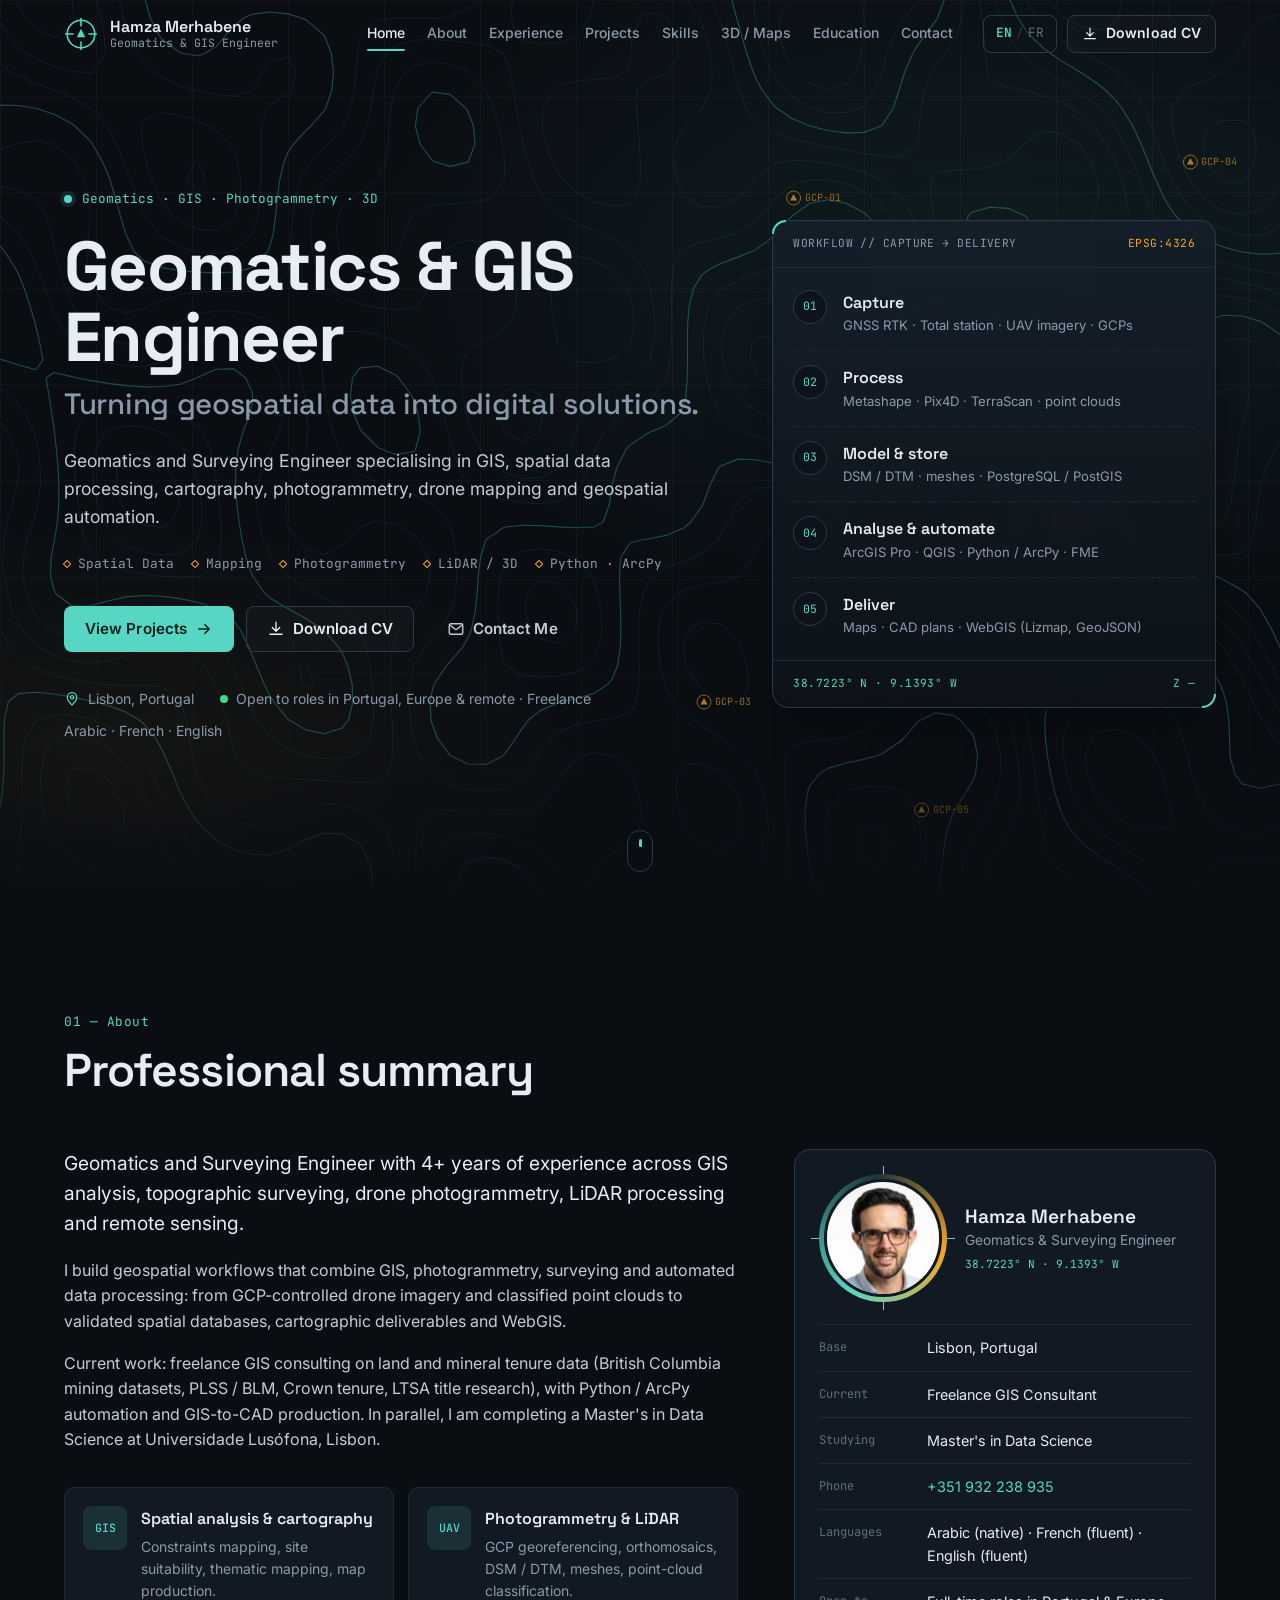
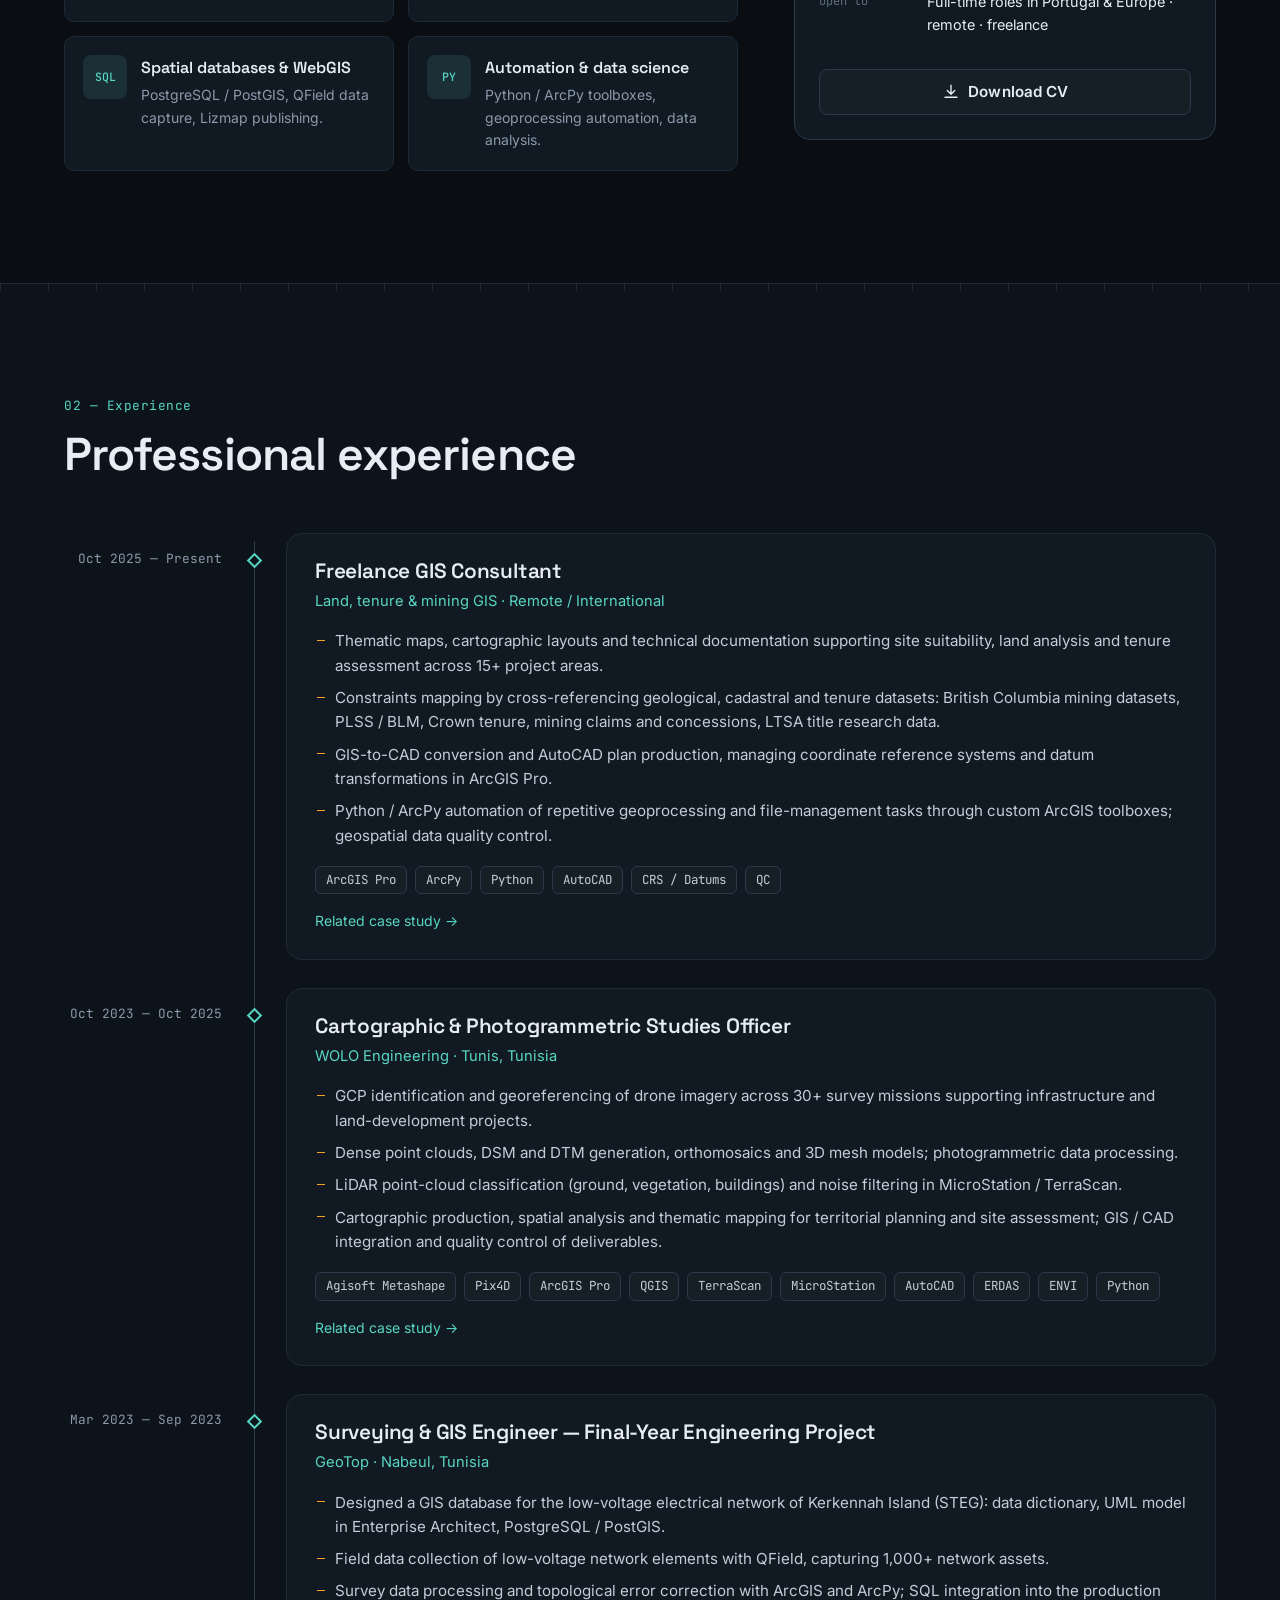
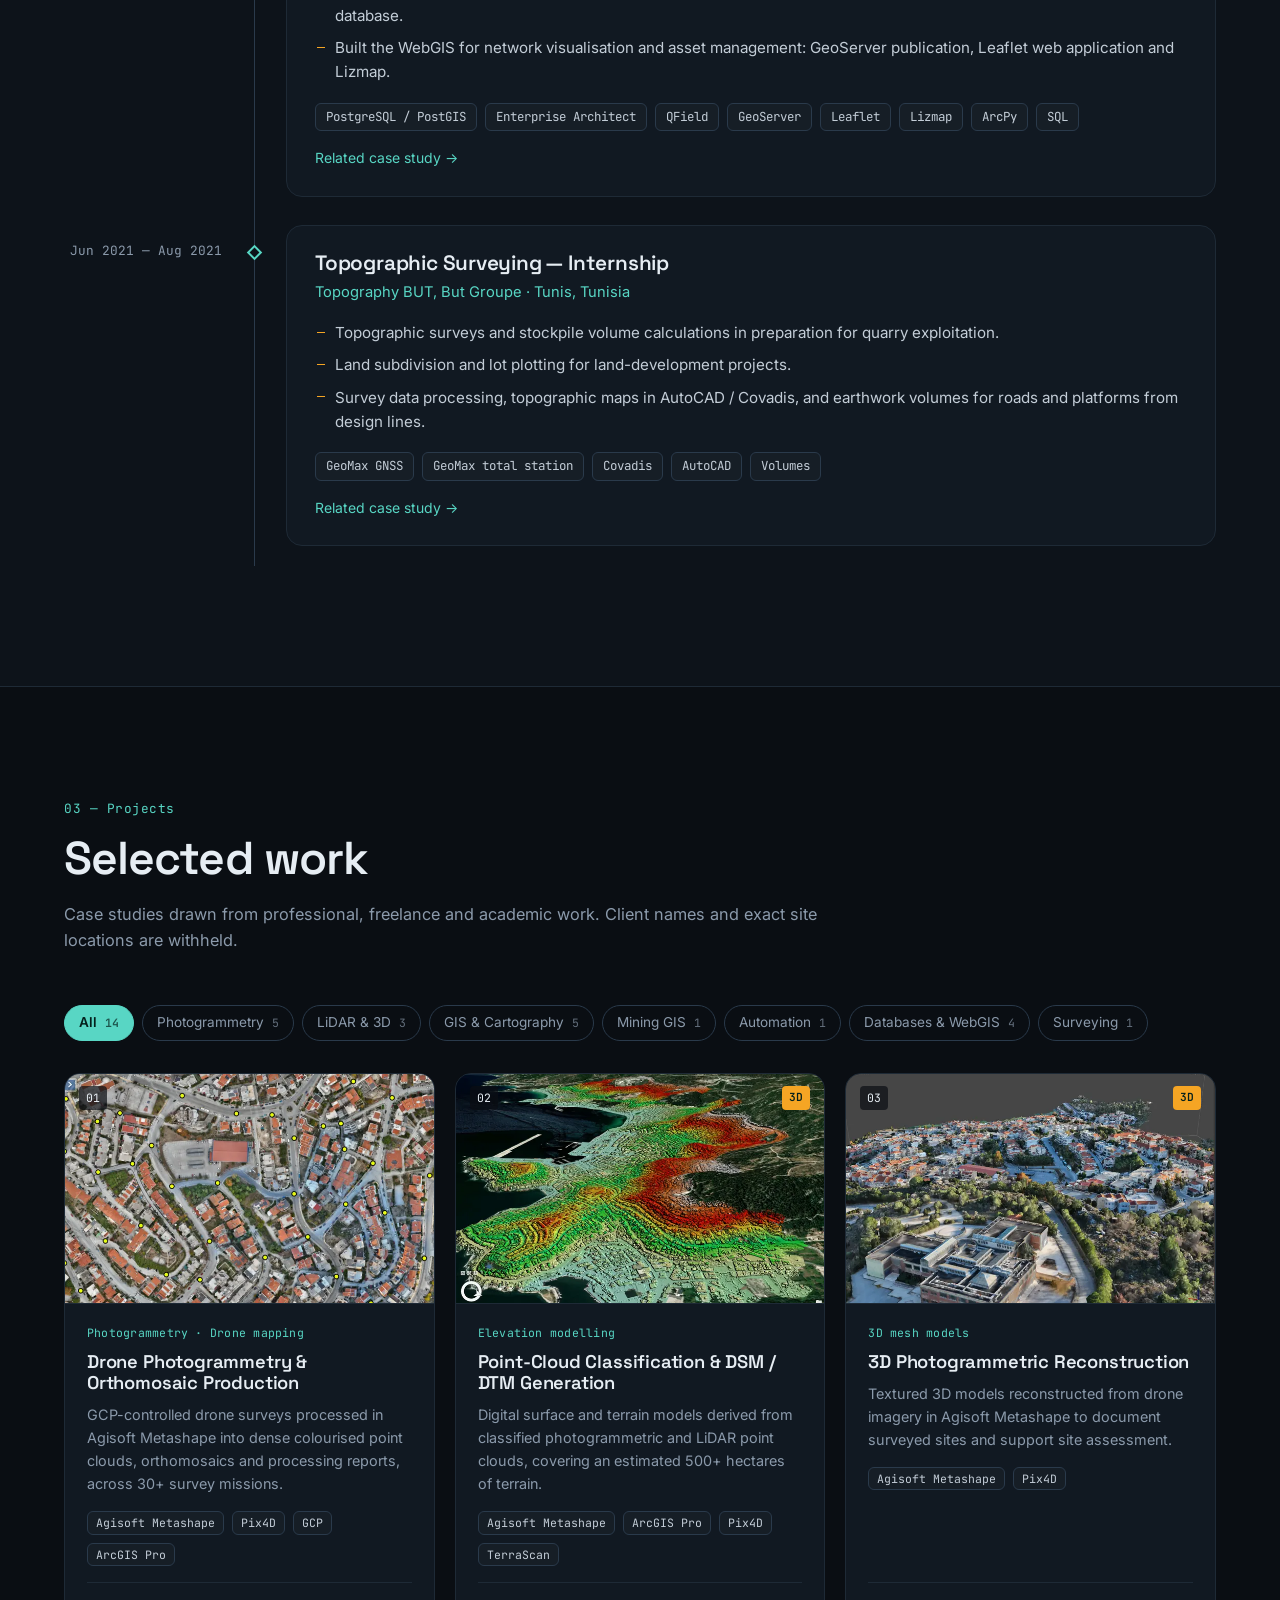
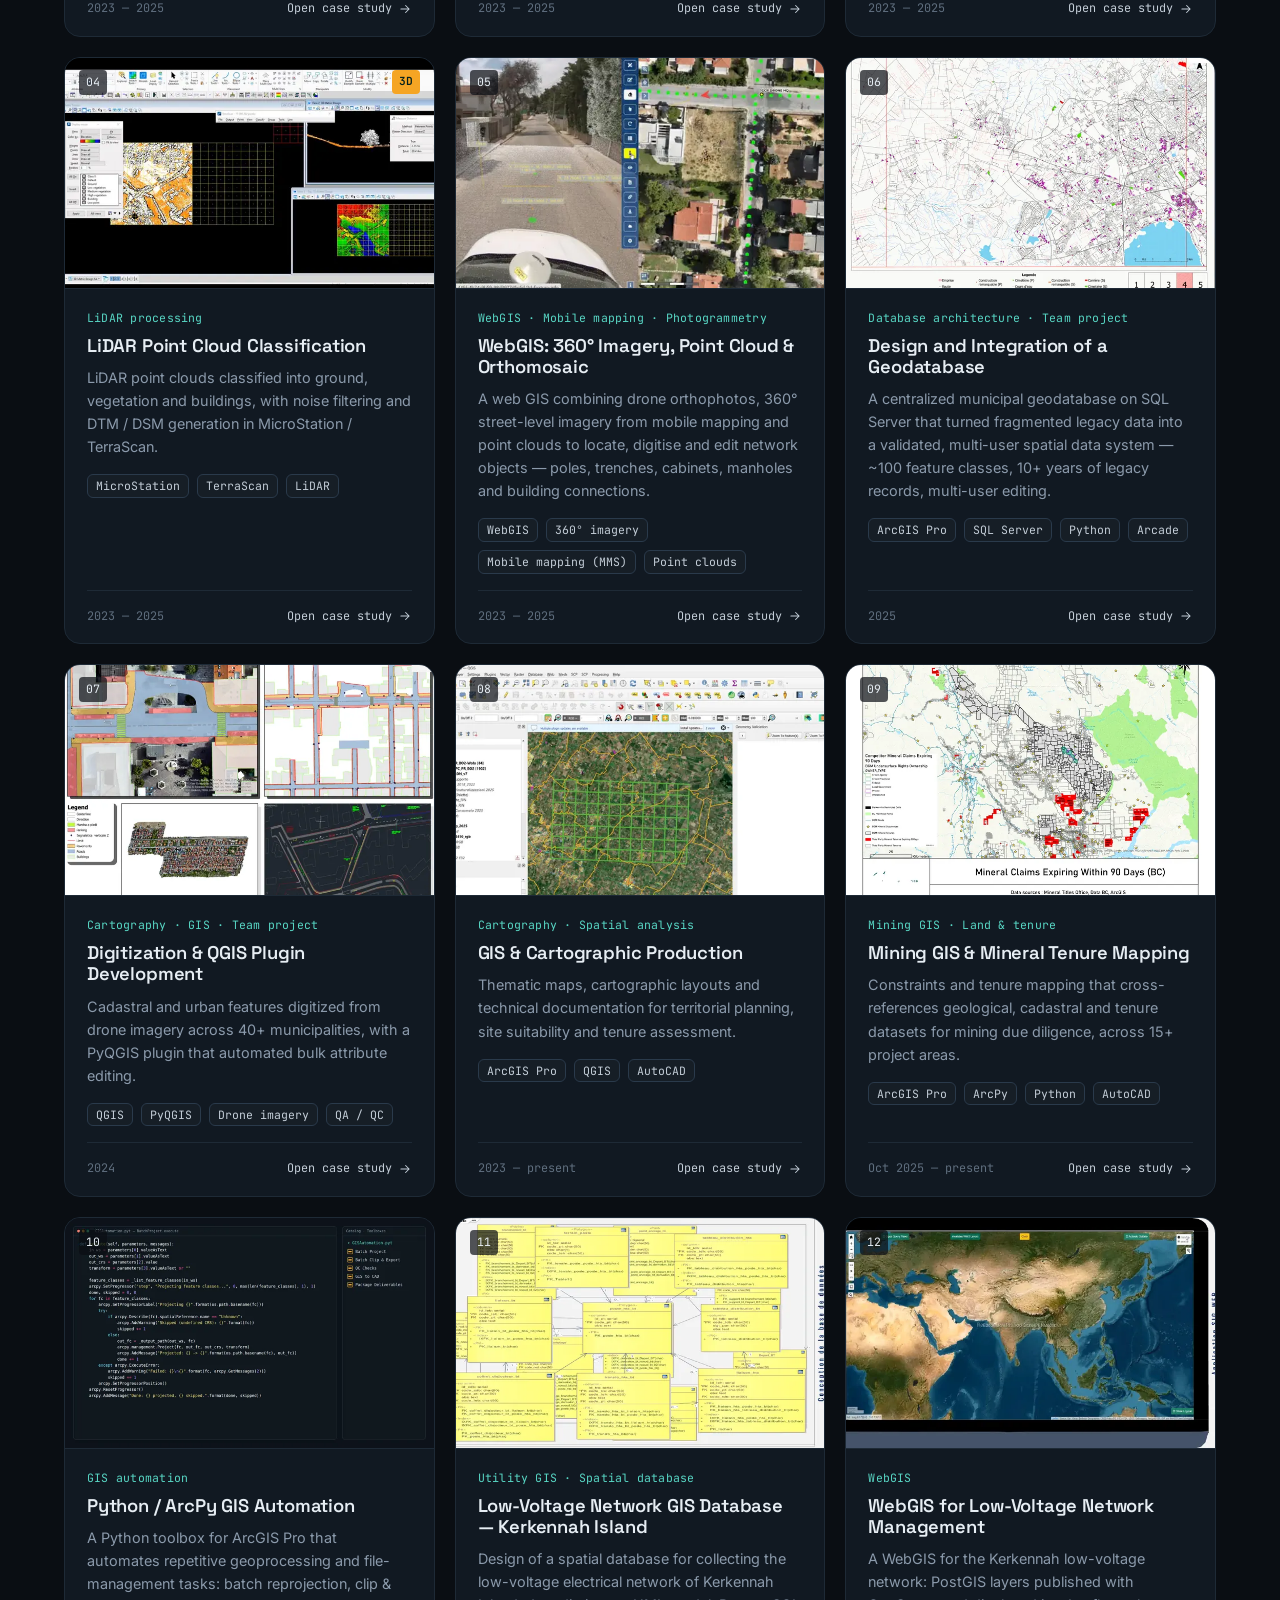
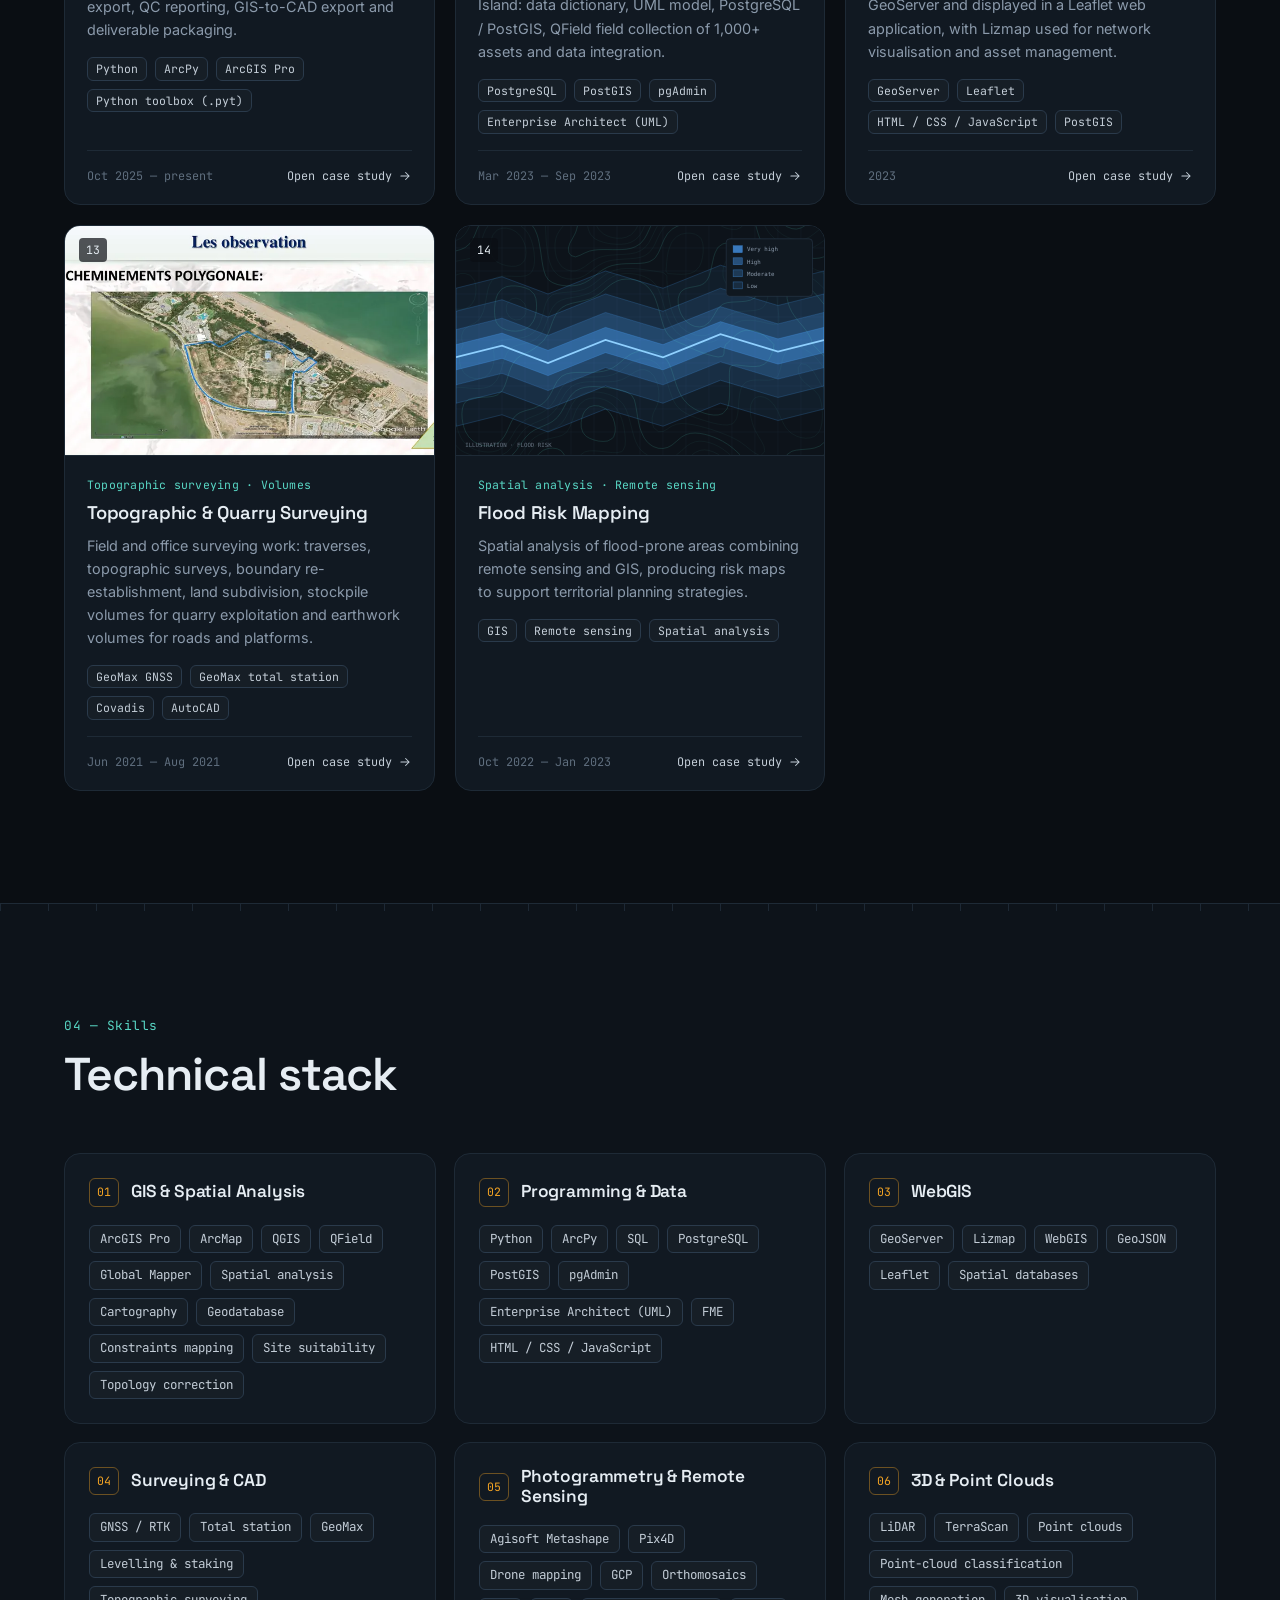
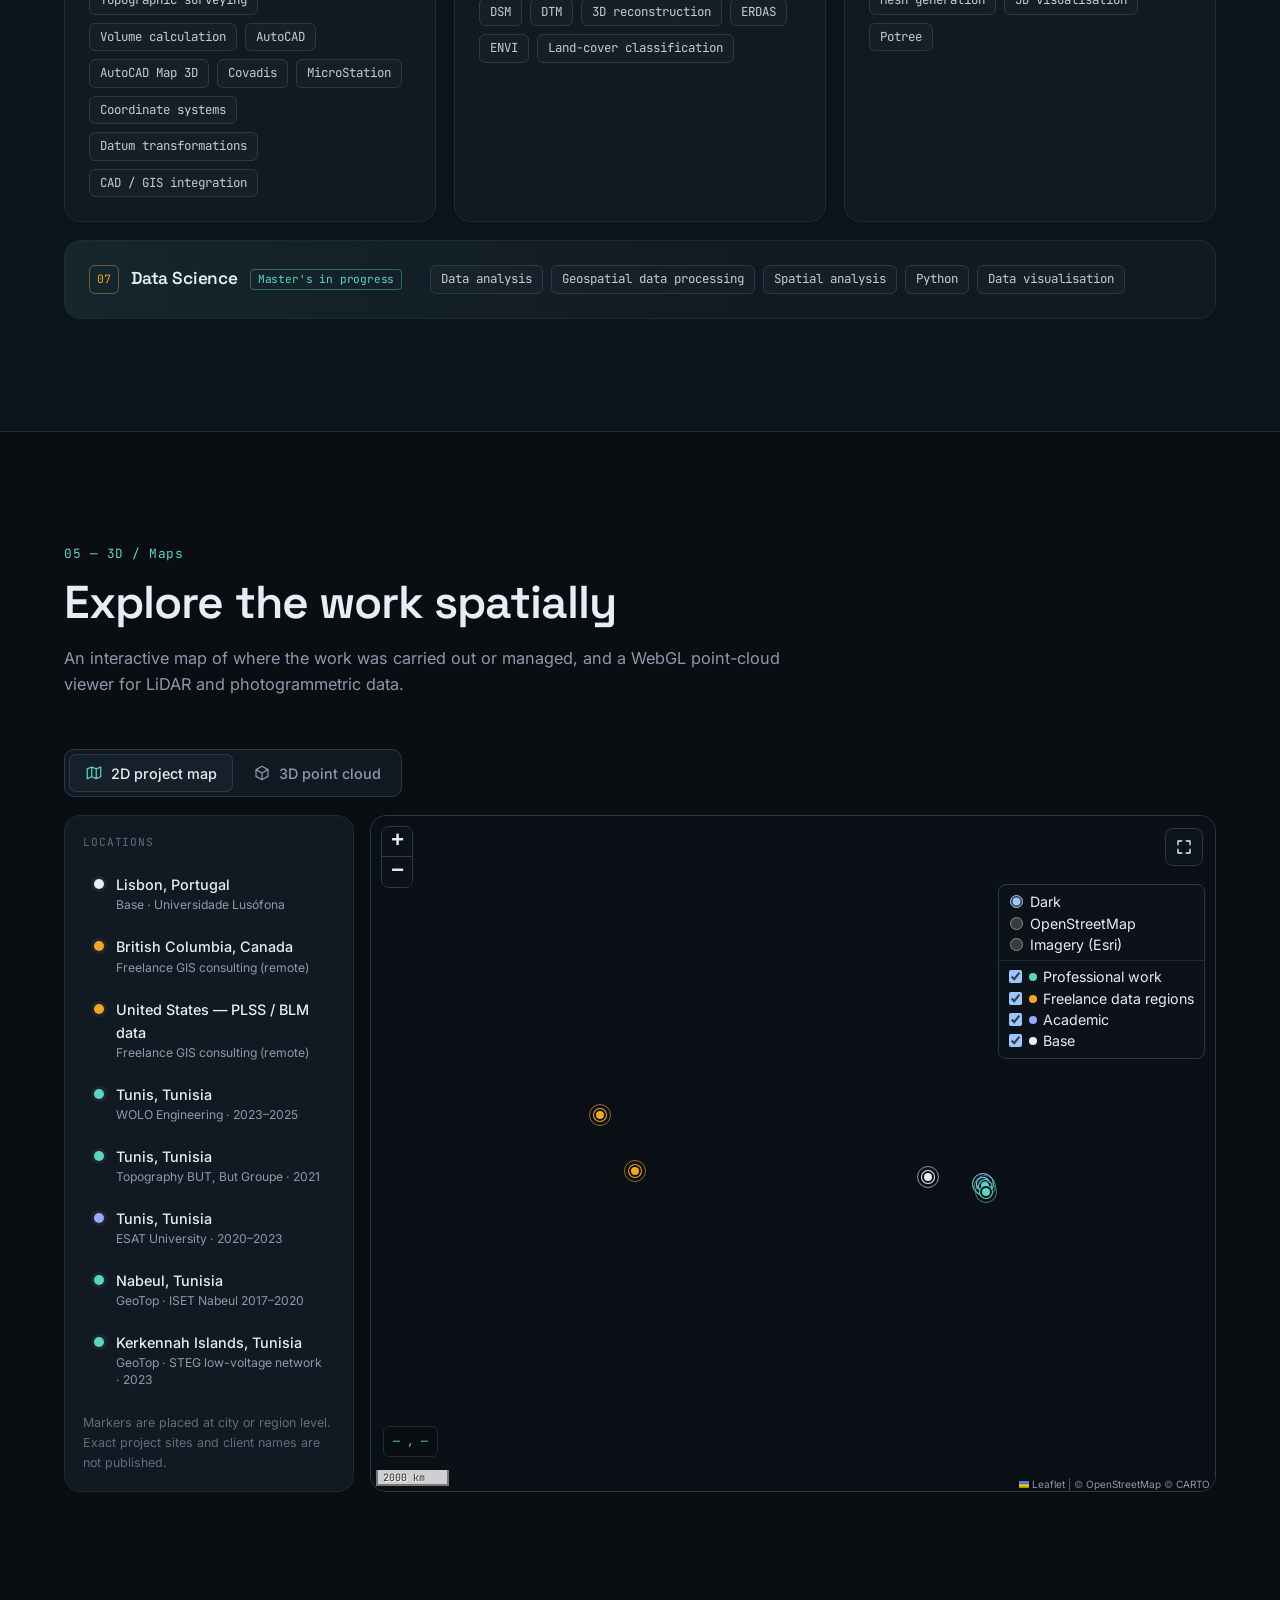
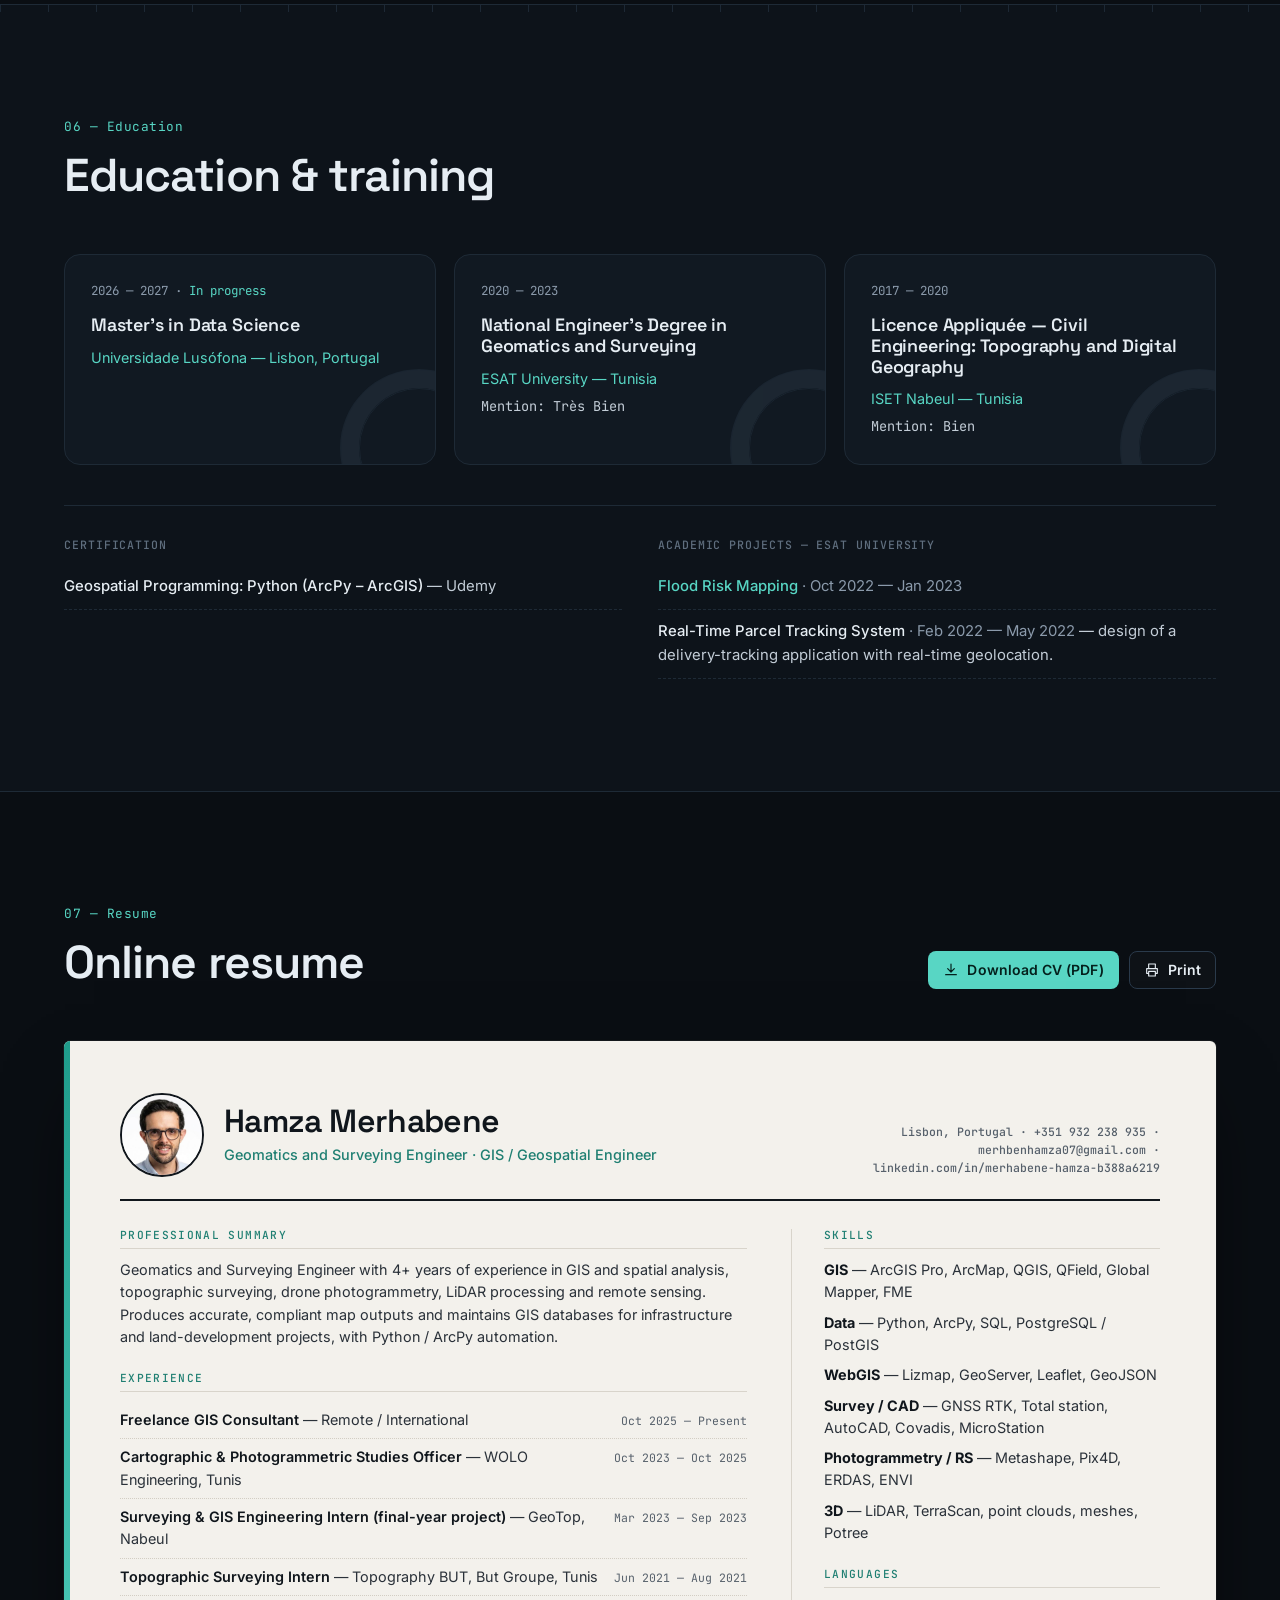
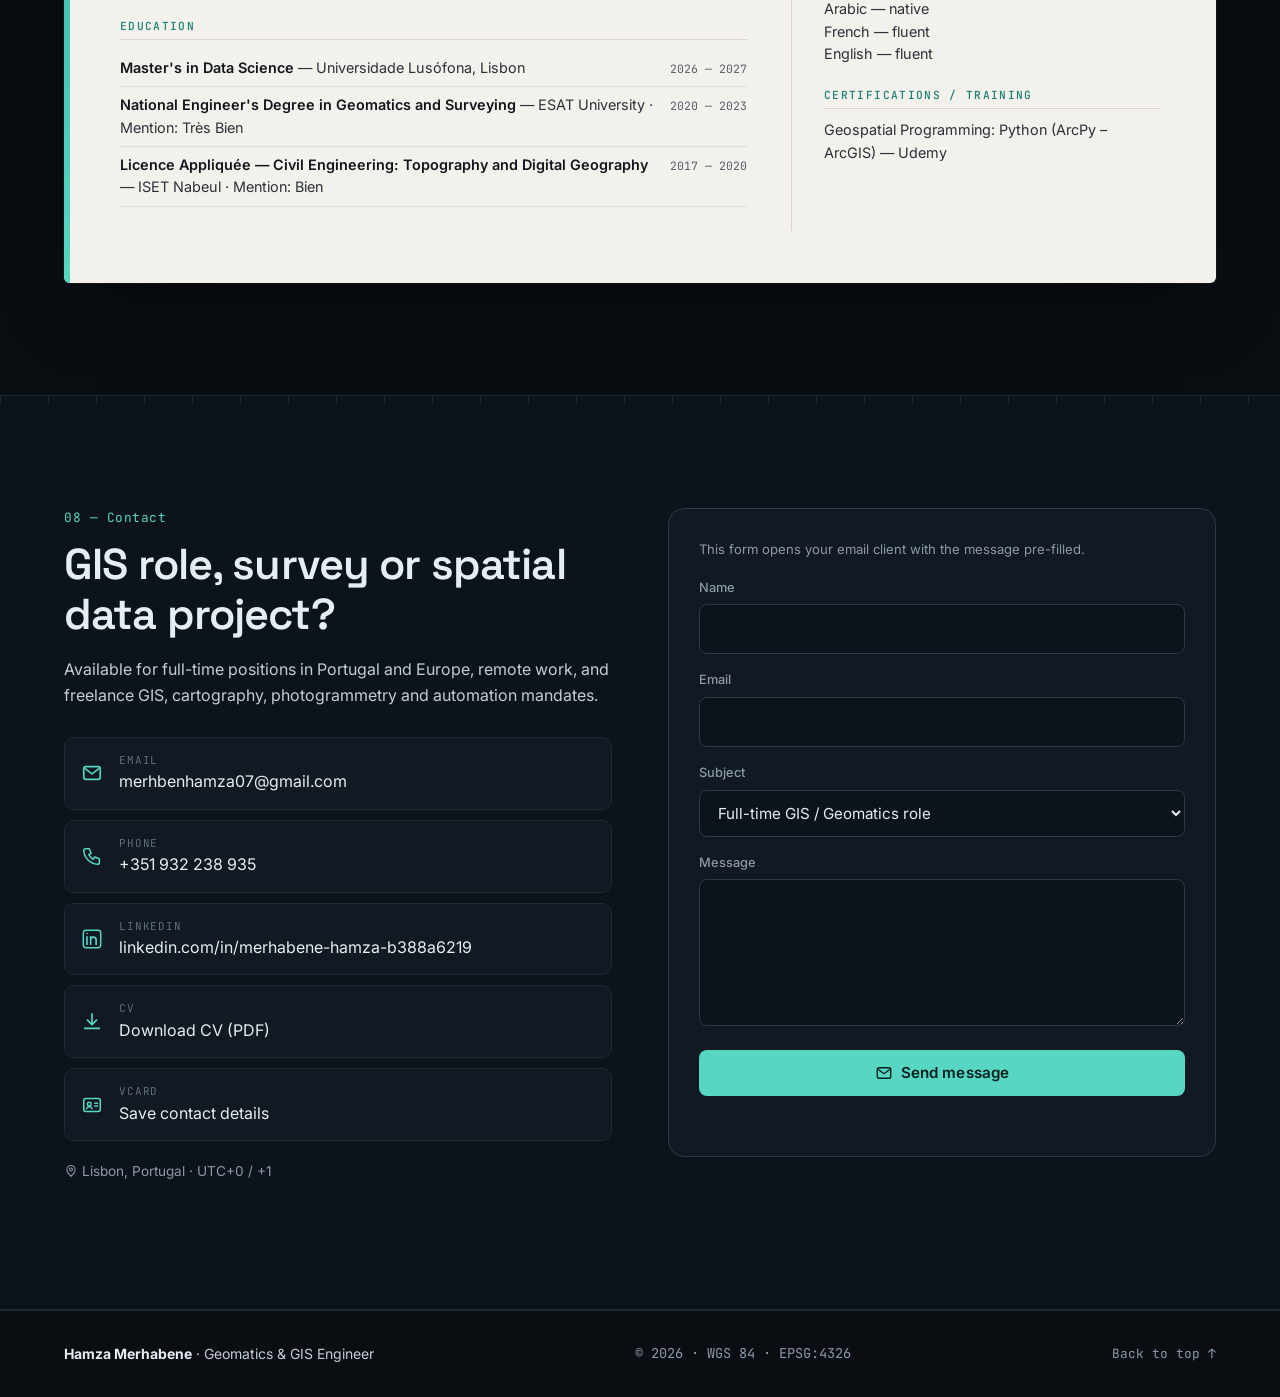
==== index.html @ 78d4fb11 "Initial portfolio website" ====
<!DOCTYPE html>
<html lang="en" data-lang="en">
<head>
  <meta charset="utf-8">
  <meta name="viewport" content="width=device-width, initial-scale=1">
  <title>Hamza Merhabene — Geomatics &amp; GIS Engineer</title>
  <meta name="description" content="Geomatics and Surveying Engineer based in Lisbon. GIS, cartography, surveying, drone photogrammetry, LiDAR, spatial databases (PostGIS), WebGIS and Python / ArcPy automation.">
  <meta name="keywords" content="Geomatics Engineer, GIS Engineer, Geospatial Engineer, Surveying Engineer, Photogrammetry, Drone Mapping, LiDAR, ArcGIS Pro, QGIS, ArcPy, PostGIS, WebGIS, Lisbon, Portugal">
  <meta name="author" content="Hamza Merhabene">
  <meta name="theme-color" content="#0a0e13">
  <meta name="color-scheme" content="dark">

  <!-- Open Graph / social preview. After deploying, replace the relative image path with the absolute URL (see README). -->
  <meta property="og:type" content="website">
  <meta property="og:title" content="Hamza Merhabene — Geomatics &amp; GIS Engineer">
  <meta property="og:description" content="GIS, surveying, drone photogrammetry, LiDAR, spatial databases and Python / ArcPy automation. Based in Lisbon, Portugal.">
  <meta property="og:image" content="assets/images/og-image.png">
  <meta property="og:image:width" content="1200">
  <meta property="og:image:height" content="630">
  <meta property="og:locale" content="en_GB">
  <meta property="og:locale:alternate" content="fr_FR">
  <meta name="twitter:card" content="summary_large_image">
  <meta name="twitter:title" content="Hamza Merhabene — Geomatics &amp; GIS Engineer">
  <meta name="twitter:description" content="GIS, surveying, drone photogrammetry, LiDAR, spatial databases and Python / ArcPy automation.">
  <meta name="twitter:image" content="assets/images/og-image.png">

  <link rel="icon" href="assets/icons/favicon.svg" type="image/svg+xml">
  <link rel="icon" href="assets/icons/favicon-32.png" sizes="32x32" type="image/png">
  <link rel="apple-touch-icon" href="assets/icons/apple-touch-icon.png">

  <link rel="preconnect" href="https://fonts.googleapis.com">
  <link rel="preconnect" href="https://fonts.gstatic.com" crossorigin>
  <link rel="stylesheet" href="https://fonts.googleapis.com/css2?family=Inter:wght@400;500;600&family=JetBrains+Mono:wght@400;500&family=Space+Grotesk:wght@500;600;700&display=swap">
  <link rel="stylesheet" href="css/style.css?v=6">
  <script>document.documentElement.classList.add("js");</script>

  <script type="application/ld+json">
  {
    "@context": "https://schema.org",
    "@type": "Person",
    "name": "Hamza Merhabene",
    "jobTitle": "Geomatics and Surveying Engineer",
    "image": "assets/images/profile.jpg",
    "email": "mailto:merhbenhamza07@gmail.com",
    "telephone": "+351932238935",
    "address": { "@type": "PostalAddress", "addressLocality": "Lisbon", "addressCountry": "PT" },
    "sameAs": ["https://www.linkedin.com/in/merhabene-hamza-b388a6219"],
    "alumniOf": [
      { "@type": "CollegeOrUniversity", "name": "ESAT University" },
      { "@type": "CollegeOrUniversity", "name": "ISET Nabeul" }
    ],
    "knowsAbout": ["GIS", "Geomatics", "Surveying", "Photogrammetry", "Drone mapping", "LiDAR", "Cartography", "PostGIS", "WebGIS", "Python", "ArcPy"]
  }
  </script>
</head>
<body>
  <a class="skip-link" href="#main" data-i18n="skip">Skip to content</a>

  <!-- Icon sprite -->
  <svg width="0" height="0" style="position:absolute" aria-hidden="true" focusable="false">
    <symbol id="i-download" viewBox="0 0 24 24"><path d="M12 3v12m0 0-5-5m5 5 5-5M4 19h16" fill="none" stroke="currentColor" stroke-width="1.8" stroke-linecap="round" stroke-linejoin="round"/></symbol>
    <symbol id="i-arrow" viewBox="0 0 24 24"><path d="M5 12h14m-6-6 6 6-6 6" fill="none" stroke="currentColor" stroke-width="1.8" stroke-linecap="round" stroke-linejoin="round"/></symbol>
    <symbol id="i-mail" viewBox="0 0 24 24"><rect x="3" y="5" width="18" height="14" rx="2" fill="none" stroke="currentColor" stroke-width="1.8"/><path d="m4 7 8 6 8-6" fill="none" stroke="currentColor" stroke-width="1.8" stroke-linejoin="round"/></symbol>
    <symbol id="i-linkedin" viewBox="0 0 24 24"><path d="M6.5 9.5V18M6.5 6v.01M10.5 18v-5a3 3 0 0 1 6 0v5M10.5 9.5V18" fill="none" stroke="currentColor" stroke-width="1.8" stroke-linecap="round"/><rect x="2.5" y="2.5" width="19" height="19" rx="3" fill="none" stroke="currentColor" stroke-width="1.6"/></symbol>
    <symbol id="i-github" viewBox="0 0 24 24"><path d="M9 19c-4 1.5-4-2-6-2.5m12 5v-3.5c0-1 .1-1.4-.5-2 2.8-.3 5.5-1.4 5.5-6a4.6 4.6 0 0 0-1.3-3.2 4.2 4.2 0 0 0-.1-3.2s-1.1-.3-3.5 1.3a12 12 0 0 0-6.2 0C6.5 2.8 5.4 3.1 5.4 3.1a4.2 4.2 0 0 0-.1 3.2A4.6 4.6 0 0 0 4 9.5c0 4.6 2.7 5.7 5.5 6-.6.6-.6 1.2-.5 2V21" fill="none" stroke="currentColor" stroke-width="1.6" stroke-linecap="round" stroke-linejoin="round"/></symbol>
    <symbol id="i-phone" viewBox="0 0 24 24"><path d="M5 4h4l2 5-2.5 1.5a11 11 0 0 0 5 5L15 13l5 2v4a2 2 0 0 1-2 2A16 16 0 0 1 3 6a2 2 0 0 1 2-2Z" fill="none" stroke="currentColor" stroke-width="1.7" stroke-linejoin="round"/></symbol>
    <symbol id="i-pin" viewBox="0 0 24 24"><path d="M12 21s-7-6.2-7-11.5A7 7 0 0 1 19 9.5C19 14.8 12 21 12 21Z" fill="none" stroke="currentColor" stroke-width="1.8"/><circle cx="12" cy="9.5" r="2.5" fill="none" stroke="currentColor" stroke-width="1.8"/></symbol>
    <symbol id="i-close" viewBox="0 0 24 24"><path d="M6 6l12 12M18 6 6 18" fill="none" stroke="currentColor" stroke-width="1.8" stroke-linecap="round"/></symbol>
    <symbol id="i-expand" viewBox="0 0 24 24"><path d="M4 9V4h5M20 9V4h-5M4 15v5h5M20 15v5h-5" fill="none" stroke="currentColor" stroke-width="1.8" stroke-linecap="round" stroke-linejoin="round"/></symbol>
    <symbol id="i-cube" viewBox="0 0 24 24"><path d="m12 3 8 4.5v9L12 21l-8-4.5v-9L12 3Zm0 0v0M4 7.5l8 4.5 8-4.5M12 12v9" fill="none" stroke="currentColor" stroke-width="1.6" stroke-linejoin="round"/></symbol>
    <symbol id="i-map" viewBox="0 0 24 24"><path d="m9 4-6 2.5v13L9 17l6 2.5 6-2.5V4l-6 2.5L9 4Zm0 0v13m6-10.5v13" fill="none" stroke="currentColor" stroke-width="1.6" stroke-linejoin="round"/></symbol>
    <symbol id="i-print" viewBox="0 0 24 24"><path d="M7 9V3h10v6M7 17H4v-7h16v7h-3M7 14h10v7H7z" fill="none" stroke="currentColor" stroke-width="1.7" stroke-linejoin="round"/></symbol>
    <symbol id="i-card" viewBox="0 0 24 24"><rect x="3" y="5" width="18" height="14" rx="2" fill="none" stroke="currentColor" stroke-width="1.7"/><circle cx="9" cy="11" r="2" fill="none" stroke="currentColor" stroke-width="1.6"/><path d="M6 16c.6-1.4 1.7-2 3-2s2.4.6 3 2M15 10h3M15 13h3" fill="none" stroke="currentColor" stroke-width="1.6" stroke-linecap="round"/></symbol>
  </svg>

  <!-- ============ HEADER ============ -->
  <header class="site-header" id="top">
    <div class="container header-inner">
      <a class="brand" href="#home" aria-label="Hamza Merhabene — home">
        <span class="brand-mark" aria-hidden="true">
          <svg viewBox="0 0 32 32"><circle cx="16" cy="16" r="13" fill="none" stroke="currentColor" stroke-width="1.5"/><path d="M16 1v8M16 23v8M1 16h8M23 16h8" stroke="currentColor" stroke-width="1.5"/><path d="M16 11 20 19H12Z" fill="currentColor"/></svg>
        </span>
        <span class="brand-text">
          <strong>Hamza Merhabene</strong>
          <small data-i18n="brand.role">Geomatics &amp; GIS Engineer</small>
        </span>
      </a>

      <nav class="main-nav" id="main-nav" aria-label="Main">
        <ul>
          <li><a href="#home" data-i18n="nav.home">Home</a></li>
          <li><a href="#about" data-i18n="nav.about">About</a></li>
          <li><a href="#experience" data-i18n="nav.experience">Experience</a></li>
          <li><a href="#projects" data-i18n="nav.projects">Projects</a></li>
          <li><a href="#skills" data-i18n="nav.skills">Skills</a></li>
          <li><a href="#maps" data-i18n="nav.maps">3D / Maps</a></li>
          <li><a href="#education" data-i18n="nav.education">Education</a></li>
          <li><a href="#contact" data-i18n="nav.contact">Contact</a></li>
        </ul>
      </nav>

      <div class="header-actions">
        <button class="lang-toggle" type="button" id="lang-toggle" aria-label="Switch language to French">
          <span data-lang-opt="en">EN</span><span class="sep">/</span><span data-lang-opt="fr">FR</span>
        </button>
        <a class="btn btn-sm btn-outline hide-sm" href="assets/cv/Hamza_Merhabene_CV.pdf" download data-cv-link>
          <svg class="icon"><use href="#i-download"/></svg><span data-i18n="cta.cv">Download CV</span>
        </a>
        <button class="nav-toggle" type="button" id="nav-toggle" aria-controls="main-nav" aria-expanded="false" aria-label="Open menu">
          <span></span><span></span><span></span>
        </button>
      </div>
    </div>
  </header>

  <main id="main">
    <!-- ============ HERO ============ -->
    <section class="hero" id="home" aria-labelledby="hero-title">
      <canvas class="hero-canvas" id="hero-canvas" aria-hidden="true"></canvas>
      <div class="hero-grid-overlay" aria-hidden="true"></div>

      <div class="container hero-inner">
        <div class="hero-copy">
          <p class="eyebrow mono"><span class="dot"></span><span data-i18n="hero.eyebrow">Geomatics · GIS · Photogrammetry · 3D</span></p>
          <h1 id="hero-title">
            <span data-i18n="hero.title1">Geomatics &amp; GIS Engineer</span>
            <span class="hero-sub" data-i18n="hero.title2">Turning geospatial data into digital solutions.</span>
          </h1>
          <p class="lead" data-i18n="hero.lead">Geomatics and Surveying Engineer specialising in GIS, spatial data processing, cartography, photogrammetry, drone mapping and geospatial automation.</p>

          <ul class="hero-tags mono" aria-label="Core disciplines">
            <li>Spatial Data</li><li>Mapping</li><li>Photogrammetry</li><li>LiDAR / 3D</li><li>Python · ArcPy</li>
          </ul>

          <div class="hero-cta">
            <a class="btn btn-primary" href="#projects"><span data-i18n="cta.projects">View Projects</span><svg class="icon"><use href="#i-arrow"/></svg></a>
            <a class="btn btn-outline" href="assets/cv/Hamza_Merhabene_CV.pdf" download data-cv-link><svg class="icon"><use href="#i-download"/></svg><span data-i18n="cta.cv">Download CV</span></a>
            <a class="btn btn-ghost" href="#contact"><svg class="icon"><use href="#i-mail"/></svg><span data-i18n="cta.contact">Contact Me</span></a>
          </div>

          <ul class="hero-meta">
            <li><svg class="icon"><use href="#i-pin"/></svg><span data-i18n="hero.meta.base">Lisbon, Portugal</span></li>
            <li><span class="status-dot" aria-hidden="true"></span><span data-i18n="hero.meta.open">Open to roles in Portugal, Europe &amp; remote · Freelance</span></li>
            <li><span data-i18n="hero.meta.lang">Arabic · French · English</span></li>
          </ul>
        </div>

        <aside class="hero-panel" aria-label="Geospatial workflow">
          <div class="panel-head mono">
            <span data-i18n="hero.panel.title">WORKFLOW // CAPTURE → DELIVERY</span>
            <span class="panel-crs">EPSG:4326</span>
          </div>
          <ol class="pipeline">
            <li>
              <span class="step-no mono">01</span>
              <div><strong data-i18n="pipe.1.t">Capture</strong><span data-i18n="pipe.1.d">GNSS RTK · Total station · UAV imagery · GCPs</span></div>
            </li>
            <li>
              <span class="step-no mono">02</span>
              <div><strong data-i18n="pipe.2.t">Process</strong><span data-i18n="pipe.2.d">Metashape · Pix4D · TerraScan · point clouds</span></div>
            </li>
            <li>
              <span class="step-no mono">03</span>
              <div><strong data-i18n="pipe.3.t">Model &amp; store</strong><span data-i18n="pipe.3.d">DSM / DTM · meshes · PostgreSQL / PostGIS</span></div>
            </li>
            <li>
              <span class="step-no mono">04</span>
              <div><strong data-i18n="pipe.4.t">Analyse &amp; automate</strong><span data-i18n="pipe.4.d">ArcGIS Pro · QGIS · Python / ArcPy · FME</span></div>
            </li>
            <li>
              <span class="step-no mono">05</span>
              <div><strong data-i18n="pipe.5.t">Deliver</strong><span data-i18n="pipe.5.d">Maps · CAD plans · WebGIS (Lizmap, GeoJSON)</span></div>
            </li>
          </ol>
          <div class="panel-foot mono" aria-live="off">
            <span id="hud-coords">38.7223° N · 9.1393° W</span>
            <span id="hud-elev">Z —</span>
          </div>
        </aside>
      </div>

      <a class="scroll-cue mono" href="#about" aria-label="Scroll to About"><span></span></a>
    </section>

    <!-- ============ ABOUT / SUMMARY ============ -->
    <section class="section" id="about" aria-labelledby="about-title">
      <div class="container">
        <header class="section-head">
          <p class="kicker mono" data-i18n="about.kicker">01 — About</p>
          <h2 id="about-title" data-i18n="about.title">Professional summary</h2>
        </header>

        <div class="about-grid">
          <div class="about-text reveal">
            <p class="lead-sm" data-i18n="about.p1">Geomatics and Surveying Engineer with 4+ years of experience across GIS analysis, topographic surveying, drone photogrammetry, LiDAR processing and remote sensing.</p>
            <p data-i18n="about.p2">I build geospatial workflows that combine GIS, photogrammetry, surveying and automated data processing: from GCP-controlled drone imagery and classified point clouds to validated spatial databases, cartographic deliverables and WebGIS.</p>
            <p data-i18n="about.p3">Current work: freelance GIS consulting on land and mineral tenure data (British Columbia mining datasets, PLSS / BLM, Crown tenure, LTSA title research), with Python / ArcPy automation and GIS-to-CAD production. In parallel, I am completing a Master's in Data Science at Universidade Lusófona, Lisbon.</p>

            <div class="focus-grid">
              <div class="focus">
                <span class="focus-ico mono">GIS</span>
                <div><strong data-i18n="focus.1.t">Spatial analysis &amp; cartography</strong><p data-i18n="focus.1.d">Constraints mapping, site suitability, thematic mapping, map production.</p></div>
              </div>
              <div class="focus">
                <span class="focus-ico mono">UAV</span>
                <div><strong data-i18n="focus.2.t">Photogrammetry &amp; LiDAR</strong><p data-i18n="focus.2.d">GCP georeferencing, orthomosaics, DSM / DTM, meshes, point-cloud classification.</p></div>
              </div>
              <div class="focus">
                <span class="focus-ico mono">SQL</span>
                <div><strong data-i18n="focus.3.t">Spatial databases &amp; WebGIS</strong><p data-i18n="focus.3.d">PostgreSQL / PostGIS, QField data capture, Lizmap publishing.</p></div>
              </div>
              <div class="focus">
                <span class="focus-ico mono">PY</span>
                <div><strong data-i18n="focus.4.t">Automation &amp; data science</strong><p data-i18n="focus.4.d">Python / ArcPy toolboxes, geoprocessing automation, data analysis.</p></div>
              </div>
            </div>
          </div>

          <aside class="glance reveal" aria-label="At a glance">
            <div class="glance-top">
              <figure class="avatar">
                <picture>
                  <source srcset="assets/images/profile.webp" type="image/webp">
                  <img src="assets/images/profile.jpg" alt="Portrait of Hamza Merhabene" width="480" height="480" loading="lazy" decoding="async">
                </picture>
              </figure>
              <div class="glance-id">
                <strong>Hamza Merhabene</strong>
                <span data-i18n="glance.title">Geomatics &amp; Surveying Engineer</span>
                <span class="mono glance-coord">38.7223° N · 9.1393° W</span>
              </div>
            </div>
            <dl class="glance-list">
              <div><dt data-i18n="glance.base">Base</dt><dd data-i18n="glance.base.v">Lisbon, Portugal</dd></div>
              <div><dt data-i18n="glance.role">Current</dt><dd data-i18n="glance.role.v">Freelance GIS Consultant</dd></div>
              <div><dt data-i18n="glance.study">Studying</dt><dd data-i18n="glance.study.v">Master's in Data Science</dd></div>
              <div><dt data-i18n="glance.phone">Phone</dt><dd><a href="tel:+351932238935">+351 932 238 935</a></dd></div>
              <div><dt data-i18n="glance.lang">Languages</dt><dd data-i18n="glance.lang.v">Arabic (native) · French (fluent) · English (fluent)</dd></div>
              <div><dt data-i18n="glance.open">Open to</dt><dd data-i18n="glance.open.v">Full-time roles in Portugal &amp; Europe · remote · freelance</dd></div>
            </dl>
            <a class="btn btn-outline btn-block" href="assets/cv/Hamza_Merhabene_CV.pdf" download data-cv-link><svg class="icon"><use href="#i-download"/></svg><span data-i18n="cta.cv">Download CV</span></a>
          </aside>
        </div>
      </div>
    </section>

    <!-- ============ EXPERIENCE ============ -->
    <section class="section section-alt" id="experience" aria-labelledby="exp-title">
      <div class="container">
        <header class="section-head">
          <p class="kicker mono" data-i18n="exp.kicker">02 — Experience</p>
          <h2 id="exp-title" data-i18n="exp.title">Professional experience</h2>
        </header>

        <ol class="timeline">
          <li class="tl-item reveal">
            <div class="tl-date mono"><span data-i18n="exp.1.date">Oct 2025 — Present</span></div>
            <article class="tl-card">
              <header>
                <h3 data-i18n="exp.1.role">Freelance GIS Consultant</h3>
                <p class="tl-org"><span data-i18n="exp.1.org">Land, tenure &amp; mining GIS</span> · <span data-i18n="exp.1.loc">Remote / International</span></p>
              </header>
              <ul class="tl-points">
                <li data-i18n="exp.1.b1">Thematic maps, cartographic layouts and technical documentation supporting site suitability, land analysis and tenure assessment across 15+ project areas.</li>
                <li data-i18n="exp.1.b2">Constraints mapping by cross-referencing geological, cadastral and tenure datasets: British Columbia mining datasets, PLSS / BLM, Crown tenure, mining claims and concessions, LTSA title research data.</li>
                <li data-i18n="exp.1.b3">GIS-to-CAD conversion and AutoCAD plan production, managing coordinate reference systems and datum transformations in ArcGIS Pro.</li>
                <li data-i18n="exp.1.b4">Python / ArcPy automation of repetitive geoprocessing and file-management tasks through custom ArcGIS toolboxes; geospatial data quality control.</li>
              </ul>
              <ul class="chips" aria-label="Technologies"><li>ArcGIS Pro</li><li>ArcPy</li><li>Python</li><li>AutoCAD</li><li>CRS / Datums</li><li>QC</li></ul>
              <p class="tl-links"><a href="#projects" data-open-project="mining-tenure" data-i18n="exp.link">Related case study</a></p>
            </article>
          </li>

          <li class="tl-item reveal">
            <div class="tl-date mono"><span data-i18n="exp.2.date">Oct 2023 — Oct 2025</span></div>
            <article class="tl-card">
              <header>
                <h3 data-i18n="exp.2.role">Cartographic &amp; Photogrammetric Studies Officer</h3>
                <p class="tl-org">WOLO Engineering · <span data-i18n="exp.2.loc">Tunis, Tunisia</span></p>
              </header>
              <ul class="tl-points">
                <li data-i18n="exp.2.b1">GCP identification and georeferencing of drone imagery across 30+ survey missions supporting infrastructure and land-development projects.</li>
                <li data-i18n="exp.2.b2">Dense point clouds, DSM and DTM generation, orthomosaics and 3D mesh models; photogrammetric data processing.</li>
                <li data-i18n="exp.2.b3">LiDAR point-cloud classification (ground, vegetation, buildings) and noise filtering in MicroStation / TerraScan.</li>
                <li data-i18n="exp.2.b4">Cartographic production, spatial analysis and thematic mapping for territorial planning and site assessment; GIS / CAD integration and quality control of deliverables.</li>
              </ul>
              <ul class="chips" aria-label="Technologies"><li>Agisoft Metashape</li><li>Pix4D</li><li>ArcGIS Pro</li><li>QGIS</li><li>TerraScan</li><li>MicroStation</li><li>AutoCAD</li><li>ERDAS</li><li>ENVI</li><li>Python</li></ul>
              <p class="tl-links"><a href="#projects" data-open-project="drone-photogrammetry" data-i18n="exp.link">Related case study</a></p>
            </article>
          </li>

          <li class="tl-item reveal">
            <div class="tl-date mono"><span data-i18n="exp.3.date">Mar 2023 — Sep 2023</span></div>
            <article class="tl-card">
              <header>
                <h3 data-i18n="exp.3.role">Surveying &amp; GIS Engineer — Final-Year Engineering Project</h3>
                <p class="tl-org">GeoTop · <span data-i18n="exp.3.loc">Nabeul, Tunisia</span></p>
              </header>
              <ul class="tl-points">
                <li data-i18n="exp.3.b1">Designed a GIS database for the low-voltage electrical network of Kerkennah Island (STEG): data dictionary, UML model in Enterprise Architect, PostgreSQL / PostGIS.</li>
                <li data-i18n="exp.3.b2">Field data collection of low-voltage network elements with QField, capturing 1,000+ network assets.</li>
                <li data-i18n="exp.3.b3">Survey data processing and topological error correction with ArcGIS and ArcPy; SQL integration into the production database.</li>
                <li data-i18n="exp.3.b4">Built the WebGIS for network visualisation and asset management: GeoServer publication, Leaflet web application and Lizmap.</li>
              </ul>
              <ul class="chips" aria-label="Technologies"><li>PostgreSQL / PostGIS</li><li>Enterprise Architect</li><li>QField</li><li>GeoServer</li><li>Leaflet</li><li>Lizmap</li><li>ArcPy</li><li>SQL</li></ul>
              <p class="tl-links"><a href="#projects" data-open-project="utility-gis-db" data-i18n="exp.link">Related case study</a></p>
            </article>
          </li>

          <li class="tl-item reveal">
            <div class="tl-date mono"><span data-i18n="exp.4.date">Jun 2021 — Aug 2021</span></div>
            <article class="tl-card">
              <header>
                <h3 data-i18n="exp.4.role">Topographic Surveying — Internship</h3>
                <p class="tl-org">Topography BUT, But Groupe · <span data-i18n="exp.4.loc">Tunis, Tunisia</span></p>
              </header>
              <ul class="tl-points">
                <li data-i18n="exp.4.b1">Topographic surveys and stockpile volume calculations in preparation for quarry exploitation.</li>
                <li data-i18n="exp.4.b2">Land subdivision and lot plotting for land-development projects.</li>
                <li data-i18n="exp.4.b3">Survey data processing, topographic maps in AutoCAD / Covadis, and earthwork volumes for roads and platforms from design lines.</li>
              </ul>
              <ul class="chips" aria-label="Technologies"><li>GeoMax GNSS</li><li>GeoMax total station</li><li>Covadis</li><li>AutoCAD</li><li>Volumes</li></ul>
              <p class="tl-links"><a href="#projects" data-open-project="topo-quarry" data-i18n="exp.link">Related case study</a></p>
            </article>
          </li>
        </ol>
      </div>
    </section>

    <!-- ============ PROJECTS ============ -->
    <section class="section" id="projects" aria-labelledby="proj-title">
      <div class="container">
        <header class="section-head">
          <p class="kicker mono" data-i18n="proj.kicker">03 — Projects</p>
          <h2 id="proj-title" data-i18n="proj.title">Selected work</h2>
          <p class="section-intro" data-i18n="proj.intro">Case studies drawn from professional, freelance and academic work. Client names and exact site locations are withheld.</p>
        </header>

        <div class="filters" role="toolbar" aria-label="Filter projects" id="project-filters"></div>
        <div class="project-grid" id="project-grid" aria-live="polite"></div>
        <noscript><p class="noscript">Enable JavaScript to browse the project case studies.</p></noscript>
      </div>
    </section>

    <!-- ============ SKILLS ============ -->
    <section class="section section-alt" id="skills" aria-labelledby="skills-title">
      <div class="container">
        <header class="section-head">
          <p class="kicker mono" data-i18n="skills.kicker">04 — Skills</p>
          <h2 id="skills-title" data-i18n="skills.title">Technical stack</h2>
        </header>

        <div class="skills-grid">
          <article class="skill-card reveal">
            <header><span class="skill-ico mono">01</span><h3 data-i18n="skills.gis">GIS &amp; Spatial Analysis</h3></header>
            <ul class="chips"><li>ArcGIS Pro</li><li>ArcMap</li><li>QGIS</li><li>QField</li><li>Global Mapper</li><li data-i18n="sk.spatial">Spatial analysis</li><li data-i18n="sk.carto">Cartography</li><li data-i18n="sk.gdb">Geodatabase</li><li data-i18n="sk.constraints">Constraints mapping</li><li data-i18n="sk.suit">Site suitability</li><li data-i18n="sk.topo">Topology correction</li></ul>
          </article>
          <article class="skill-card reveal">
            <header><span class="skill-ico mono">02</span><h3 data-i18n="skills.prog">Programming &amp; Data</h3></header>
            <ul class="chips"><li>Python</li><li>ArcPy</li><li>SQL</li><li>PostgreSQL</li><li>PostGIS</li><li>pgAdmin</li><li>Enterprise Architect (UML)</li><li>FME</li><li>HTML / CSS / JavaScript</li></ul>
          </article>
          <article class="skill-card reveal">
            <header><span class="skill-ico mono">03</span><h3>WebGIS</h3></header>
            <ul class="chips"><li>GeoServer</li><li>Lizmap</li><li>WebGIS</li><li>GeoJSON</li><li>Leaflet</li><li data-i18n="sk.sdb">Spatial databases</li></ul>
          </article>
          <article class="skill-card reveal">
            <header><span class="skill-ico mono">04</span><h3 data-i18n="skills.survey">Surveying &amp; CAD</h3></header>
            <ul class="chips"><li>GNSS / RTK</li><li data-i18n="sk.ts">Total station</li><li>GeoMax</li><li data-i18n="sk.level">Levelling &amp; staking</li><li data-i18n="sk.toposurvey">Topographic surveying</li><li data-i18n="sk.vol">Volume calculation</li><li>AutoCAD</li><li>AutoCAD Map 3D</li><li>Covadis</li><li>MicroStation</li><li data-i18n="sk.crs">Coordinate systems</li><li data-i18n="sk.datum">Datum transformations</li><li data-i18n="sk.cadgis">CAD / GIS integration</li></ul>
          </article>
          <article class="skill-card reveal">
            <header><span class="skill-ico mono">05</span><h3 data-i18n="skills.photo">Photogrammetry &amp; Remote Sensing</h3></header>
            <ul class="chips"><li>Agisoft Metashape</li><li>Pix4D</li><li data-i18n="sk.drone">Drone mapping</li><li>GCP</li><li data-i18n="sk.ortho">Orthomosaics</li><li>DSM</li><li>DTM</li><li data-i18n="sk.3drec">3D reconstruction</li><li>ERDAS</li><li>ENVI</li><li data-i18n="sk.landcover">Land-cover classification</li></ul>
          </article>
          <article class="skill-card reveal">
            <header><span class="skill-ico mono">06</span><h3 data-i18n="skills.3d">3D &amp; Point Clouds</h3></header>
            <ul class="chips"><li>LiDAR</li><li>TerraScan</li><li data-i18n="sk.pc">Point clouds</li><li data-i18n="sk.pcproc">Point-cloud classification</li><li data-i18n="sk.mesh">Mesh generation</li><li data-i18n="sk.3dviz">3D visualisation</li><li>Potree</li></ul>
          </article>
          <article class="skill-card skill-card-wide reveal">
            <header><span class="skill-ico mono">07</span><h3><span data-i18n="skills.ds.h">Data Science</span> <em class="tag-inline" data-i18n="skills.ds.tag">Master's in progress</em></h3></header>
            <ul class="chips"><li data-i18n="sk.da">Data analysis</li><li data-i18n="sk.gdp">Geospatial data processing</li><li data-i18n="sk.spatial2">Spatial analysis</li><li>Python</li><li data-i18n="sk.dataviz">Data visualisation</li></ul>
          </article>
        </div>
      </div>
    </section>

    <!-- ============ 3D / MAPS ============ -->
    <section class="section" id="maps" aria-labelledby="maps-title">
      <div class="container">
        <header class="section-head">
          <p class="kicker mono" data-i18n="maps.kicker">05 — 3D / Maps</p>
          <h2 id="maps-title" data-i18n="maps.title">Explore the work spatially</h2>
          <p class="section-intro" data-i18n="maps.intro">An interactive map of where the work was carried out or managed, and a WebGL point-cloud viewer for LiDAR and photogrammetric data.</p>
        </header>

        <div class="viz-tabs" role="tablist" aria-label="Map or 3D viewer">
          <button role="tab" id="tab-2d" aria-controls="panel-2d" aria-selected="true" class="viz-tab"><svg class="icon"><use href="#i-map"/></svg><span data-i18n="maps.tab2d">2D project map</span></button>
          <button role="tab" id="tab-3d" aria-controls="panel-3d" aria-selected="false" class="viz-tab" tabindex="-1"><svg class="icon"><use href="#i-cube"/></svg><span data-i18n="maps.tab3d">3D point cloud</span></button>
        </div>

        <div class="viz-panel" role="tabpanel" id="panel-2d" aria-labelledby="tab-2d">
          <div class="map-layout">
            <aside class="map-side" aria-label="Locations">
              <p class="map-side-title mono" data-i18n="maps.locations">LOCATIONS</p>
              <ul id="map-location-list" class="map-list"></ul>
              <p class="map-note" data-i18n="maps.note">Markers are placed at city or region level. Exact project sites and client names are not published.</p>
            </aside>
            <div class="map-wrap" id="map-wrap">
              <div id="project-map" class="project-map" role="application" aria-label="Interactive project map"></div>
              <div class="map-hud mono" id="map-hud" aria-hidden="true">— , —</div>
              <button class="map-fs" type="button" id="map-fullscreen" aria-label="Toggle fullscreen map"><svg class="icon"><use href="#i-expand"/></svg></button>
            </div>
          </div>
        </div>

        <div class="viz-panel" role="tabpanel" id="panel-3d" aria-labelledby="tab-3d" hidden>
          <div class="viewer-layout">
            <div class="viewer-wrap" id="viewer-wrap">
              <canvas id="pc-canvas" class="pc-canvas" aria-label="3D point cloud viewer. Drag to orbit, scroll to zoom."></canvas>
              <div class="viewer-badge mono" id="pc-badge" data-i18n="viewer.badge">Procedural demo cloud — not project data</div>
              <div class="viewer-drop" id="pc-drop" hidden><span data-i18n="viewer.drop">Drop a .las / .xyz / .csv file</span></div>
              <div class="viewer-stats mono" id="pc-stats"></div>
              <button class="map-fs" type="button" id="pc-fullscreen" aria-label="Toggle fullscreen viewer"><svg class="icon"><use href="#i-expand"/></svg></button>
            </div>
            <aside class="viewer-side">
              <fieldset>
                <legend class="mono" data-i18n="viewer.color">COLOUR BY</legend>
                <div class="seg" id="pc-colormode">
                  <button type="button" data-mode="class" aria-pressed="true" data-i18n="viewer.mode.class">Class</button>
                  <button type="button" data-mode="elev" aria-pressed="false" data-i18n="viewer.mode.elev">Elevation</button>
                  <button type="button" data-mode="rgb" aria-pressed="false">RGB</button>
                </div>
              </fieldset>
              <fieldset>
                <legend class="mono" data-i18n="viewer.classes">CLASSES (ASPRS)</legend>
                <div id="pc-classes" class="pc-classes"></div>
              </fieldset>
              <fieldset>
                <legend class="mono"><label for="pc-size" data-i18n="viewer.size">POINT SIZE</label></legend>
                <input type="range" id="pc-size" min="1" max="6" step="0.5" value="2">
              </fieldset>
              <div class="viewer-actions">
                <label class="btn btn-sm btn-outline file-btn">
                  <input type="file" id="pc-file" accept=".las,.xyz,.txt,.csv,.pts">
                  <span data-i18n="viewer.load">Load LAS / XYZ</span>
                </label>
                <button type="button" class="btn btn-sm btn-ghost" id="pc-reset" data-i18n="viewer.reset">Reset view</button>
              </div>
              <p class="map-note" data-i18n="viewer.note">Files are read locally in your browser and never uploaded. LAS 1.0–1.4 (uncompressed). For large datasets, a Potree viewer can be embedded (see README).</p>
              <div id="potree-slot"></div>
            </aside>
          </div>
        </div>
      </div>
    </section>

    <!-- ============ EDUCATION ============ -->
    <section class="section section-alt" id="education" aria-labelledby="edu-title">
      <div class="container">
        <header class="section-head">
          <p class="kicker mono" data-i18n="edu.kicker">06 — Education</p>
          <h2 id="edu-title" data-i18n="edu.title">Education &amp; training</h2>
        </header>

        <div class="edu-grid">
          <article class="edu-card reveal">
            <p class="edu-date mono"><span data-i18n="edu.1.date">2026 — 2027</span> · <span class="tag-live" data-i18n="edu.current">In progress</span></p>
            <h3 data-i18n="edu.1.deg">Master's in Data Science</h3>
            <p class="edu-school">Universidade Lusófona — <span data-i18n="edu.1.loc">Lisbon, Portugal</span></p>
          </article>
          <article class="edu-card reveal">
            <p class="edu-date mono">2020 — 2023</p>
            <h3 data-i18n="edu.2.deg">National Engineer's Degree in Geomatics and Surveying</h3>
            <p class="edu-school">ESAT University — <span data-i18n="edu.tn">Tunisia</span></p>
            <p class="edu-mention"><span data-i18n="edu.mention">Mention:</span> Très Bien</p>
          </article>
          <article class="edu-card reveal">
            <p class="edu-date mono">2017 — 2020</p>
            <h3 data-i18n="edu.3.deg">Licence Appliquée — Civil Engineering: Topography and Digital Geography</h3>
            <p class="edu-school">ISET Nabeul — <span data-i18n="edu.tn">Tunisia</span></p>
            <p class="edu-mention"><span data-i18n="edu.mention">Mention:</span> Bien</p>
          </article>
        </div>

        <div class="edu-extra">
          <div class="reveal">
            <h3 class="sub-title mono" data-i18n="edu.cert">CERTIFICATION</h3>
            <ul class="plain-list">
              <li><strong>Geospatial Programming: Python (ArcPy – ArcGIS)</strong> — Udemy</li>
            </ul>
          </div>
          <div class="reveal">
            <h3 class="sub-title mono" data-i18n="edu.acad">ACADEMIC PROJECTS — ESAT UNIVERSITY</h3>
            <ul class="plain-list">
              <li><a href="#projects" data-open-project="flood-risk"><strong data-i18n="edu.acad.1">Flood Risk Mapping</strong></a> <span class="muted">· Oct 2022 — Jan 2023</span></li>
              <li><strong data-i18n="edu.acad.2">Real-Time Parcel Tracking System</strong> <span class="muted">· Feb 2022 — May 2022</span> — <span data-i18n="edu.acad.2.d">design of a delivery-tracking application with real-time geolocation.</span></li>
            </ul>
          </div>
        </div>
      </div>
    </section>

    <!-- ============ ONLINE RESUME ============ -->
    <section class="section" id="resume" aria-labelledby="resume-title">
      <div class="container">
        <header class="section-head section-head-row">
          <div>
            <p class="kicker mono" data-i18n="resume.kicker">07 — Resume</p>
            <h2 id="resume-title" data-i18n="resume.title">Online resume</h2>
          </div>
          <div class="resume-actions">
            <a class="btn btn-sm btn-primary" href="assets/cv/Hamza_Merhabene_CV.pdf" download data-cv-link><svg class="icon"><use href="#i-download"/></svg><span data-i18n="cta.cvpdf">Download CV (PDF)</span></a>
            <button class="btn btn-sm btn-outline" type="button" id="print-resume"><svg class="icon"><use href="#i-print"/></svg><span data-i18n="resume.print">Print</span></button>
          </div>
        </header>

        <article class="resume-sheet reveal" id="resume-sheet">
          <header class="rs-head">
            <div class="rs-id">
              <img class="rs-photo" src="assets/images/profile.jpg" alt="" width="84" height="84" loading="lazy" decoding="async">
              <div>
              <h3>Hamza Merhabene</h3>
              <p data-i18n="rs.role">Geomatics and Surveying Engineer · GIS / Geospatial Engineer</p>
              </div>
            </div>
            <p class="rs-contact mono">Lisbon, Portugal · +351 932 238 935 · merhbenhamza07@gmail.com · linkedin.com/in/merhabene-hamza-b388a6219</p>
          </header>

          <div class="rs-body">
            <div class="rs-main">
              <section>
                <h4 class="mono" data-i18n="rs.summary">PROFESSIONAL SUMMARY</h4>
                <p data-i18n="rs.summary.p">Geomatics and Surveying Engineer with 4+ years of experience in GIS and spatial analysis, topographic surveying, drone photogrammetry, LiDAR processing and remote sensing. Produces accurate, compliant map outputs and maintains GIS databases for infrastructure and land-development projects, with Python / ArcPy automation.</p>
              </section>
              <section>
                <h4 class="mono" data-i18n="rs.exp">EXPERIENCE</h4>
                <dl class="rs-list">
                  <div><dt><strong data-i18n="exp.1.role">Freelance GIS Consultant</strong> — <span data-i18n="exp.1.loc">Remote / International</span></dt><dd class="mono" data-i18n="exp.1.date">Oct 2025 — Present</dd></div>
                  <div><dt><strong data-i18n="exp.2.role">Cartographic &amp; Photogrammetric Studies Officer</strong> — WOLO Engineering, Tunis</dt><dd class="mono" data-i18n="exp.2.date">Oct 2023 — Oct 2025</dd></div>
                  <div><dt><strong data-i18n="rs.exp3">Surveying &amp; GIS Engineering Intern (final-year project)</strong> — GeoTop, Nabeul</dt><dd class="mono" data-i18n="exp.3.date">Mar 2023 — Sep 2023</dd></div>
                  <div><dt><strong data-i18n="rs.exp4">Topographic Surveying Intern</strong> — Topography BUT, But Groupe, Tunis</dt><dd class="mono" data-i18n="exp.4.date">Jun 2021 — Aug 2021</dd></div>
                </dl>
              </section>
              <section>
                <h4 class="mono" data-i18n="rs.edu">EDUCATION</h4>
                <dl class="rs-list">
                  <div><dt><strong data-i18n="edu.1.deg">Master's in Data Science</strong> — Universidade Lusófona, Lisbon</dt><dd class="mono" data-i18n="edu.1.date">2026 — 2027</dd></div>
                  <div><dt><strong data-i18n="edu.2.deg">National Engineer's Degree in Geomatics and Surveying</strong> — ESAT University · <span data-i18n="edu.mention">Mention:</span> Très Bien</dt><dd class="mono">2020 — 2023</dd></div>
                  <div><dt><strong data-i18n="edu.3.deg">Licence Appliquée — Civil Engineering: Topography and Digital Geography</strong> — ISET Nabeul · <span data-i18n="edu.mention">Mention:</span> Bien</dt><dd class="mono">2017 — 2020</dd></div>
                </dl>
              </section>
            </div>
            <div class="rs-side">
              <section>
                <h4 class="mono" data-i18n="rs.skills">SKILLS</h4>
                <p><strong>GIS</strong> — ArcGIS Pro, ArcMap, QGIS, QField, Global Mapper, FME</p>
                <p><strong data-i18n="rs.sk.data">Data</strong> — Python, ArcPy, SQL, PostgreSQL / PostGIS</p>
                <p><strong>WebGIS</strong> — Lizmap, GeoServer, Leaflet, GeoJSON</p>
                <p><strong data-i18n="rs.sk.survey">Survey / CAD</strong> — GNSS RTK, Total station, AutoCAD, Covadis, MicroStation</p>
                <p><strong data-i18n="rs.sk.photo">Photogrammetry / RS</strong> — Metashape, Pix4D, ERDAS, ENVI</p>
                <p><strong>3D</strong> — LiDAR, TerraScan, <span data-i18n="rs.sk.3d">point clouds, meshes, Potree</span></p>
              </section>
              <section>
                <h4 class="mono" data-i18n="rs.lang">LANGUAGES</h4>
                <p data-i18n="rs.lang.v">Arabic — native<br>French — fluent<br>English — fluent</p>
              </section>
              <section>
                <h4 class="mono" data-i18n="rs.cert">CERTIFICATIONS / TRAINING</h4>
                <p>Geospatial Programming: Python (ArcPy – ArcGIS) — Udemy</p>
              </section>
            </div>
          </div>
        </article>
      </div>
    </section>

    <!-- ============ CONTACT ============ -->
    <section class="section section-alt" id="contact" aria-labelledby="contact-title">
      <div class="container contact-grid">
        <div class="contact-copy reveal">
          <p class="kicker mono" data-i18n="contact.kicker">08 — Contact</p>
          <h2 id="contact-title" data-i18n="contact.title">GIS role, survey or spatial data project?</h2>
          <p data-i18n="contact.p">Available for full-time positions in Portugal and Europe, remote work, and freelance GIS, cartography, photogrammetry and automation mandates.</p>

          <ul class="contact-links">
            <li><a href="mailto:merhbenhamza07@gmail.com"><svg class="icon"><use href="#i-mail"/></svg><span><small>Email</small>merhbenhamza07@gmail.com</span></a></li>
            <li><a href="tel:+351932238935"><svg class="icon"><use href="#i-phone"/></svg><span><small data-i18n="contact.phone">Phone</small>+351 932 238 935</span></a></li>
            <li><a href="https://www.linkedin.com/in/merhabene-hamza-b388a6219" target="_blank" rel="noopener"><svg class="icon"><use href="#i-linkedin"/></svg><span><small>LinkedIn</small>linkedin.com/in/merhabene-hamza-b388a6219</span></a></li>
            <li data-config-link="github"><a href="[ADD LINK]" target="_blank" rel="noopener"><svg class="icon"><use href="#i-github"/></svg><span><small>GitHub</small><span data-config-text="github">[ADD LINK]</span></span></a></li>
            <li><a href="assets/cv/Hamza_Merhabene_CV.pdf" download data-cv-link><svg class="icon"><use href="#i-download"/></svg><span><small>CV</small><span data-i18n="cta.cvpdf">Download CV (PDF)</span></span></a></li>
            <li><a href="assets/hamza-merhabene.vcf" download><svg class="icon"><use href="#i-card"/></svg><span><small>vCard</small><span data-i18n="contact.vcard">Save contact details</span></span></a></li>
          </ul>
          <p class="muted small"><svg class="icon"><use href="#i-pin"/></svg> <span data-i18n="hero.meta.base">Lisbon, Portugal</span> · UTC+0 / +1</p>
        </div>

        <form class="contact-form reveal" id="contact-form" novalidate>
          <p class="form-note" data-i18n="form.note">This form opens your email client with the message pre-filled.</p>
          <div class="field">
            <label for="cf-name" data-i18n="form.name">Name</label>
            <input id="cf-name" name="name" type="text" autocomplete="name" required>
          </div>
          <div class="field">
            <label for="cf-email" data-i18n="form.email">Email</label>
            <input id="cf-email" name="email" type="email" autocomplete="email" required>
          </div>
          <div class="field">
            <label for="cf-reason" data-i18n="form.reason">Subject</label>
            <select id="cf-reason" name="reason">
              <option value="Full-time GIS / Geomatics role" data-i18n="form.r1">Full-time GIS / Geomatics role</option>
              <option value="Freelance GIS project" data-i18n="form.r2">Freelance GIS project</option>
              <option value="Photogrammetry / survey project" data-i18n="form.r3">Photogrammetry / survey project</option>
              <option value="Other" data-i18n="form.r4">Other</option>
            </select>
          </div>
          <div class="field">
            <label for="cf-msg" data-i18n="form.msg">Message</label>
            <textarea id="cf-msg" name="message" rows="5" required></textarea>
          </div>
          <button class="btn btn-primary btn-block" type="submit"><svg class="icon"><use href="#i-mail"/></svg><span data-i18n="form.send">Send message</span></button>
          <p class="form-status" id="form-status" role="status"></p>
        </form>
      </div>
    </section>
  </main>

  <footer class="site-footer">
    <div class="container footer-inner">
      <p><strong>Hamza Merhabene</strong> · <span data-i18n="footer.role">Geomatics &amp; GIS Engineer</span></p>
      <p class="mono muted small">© <span id="year">2026</span> · WGS 84 · EPSG:4326</p>
      <a class="to-top mono" href="#home" data-i18n="footer.top">Back to top ↑</a>
    </div>
  </footer>

  <!-- Project case-study modal -->
  <div class="modal" id="project-modal" role="dialog" aria-modal="true" aria-labelledby="modal-title" hidden>
    <div class="modal-backdrop" data-close></div>
    <div class="modal-dialog" role="document">
      <button class="modal-close" type="button" data-close aria-label="Close case study"><svg class="icon"><use href="#i-close"/></svg></button>
      <div class="modal-body" id="modal-body"></div>
    </div>
  </div>

  <!-- Lightbox -->
  <div class="lightbox" id="lightbox" role="dialog" aria-modal="true" aria-label="Image viewer" hidden>
    <button class="modal-close" type="button" data-close aria-label="Close image"><svg class="icon"><use href="#i-close"/></svg></button>
    <figure><img id="lightbox-img" alt=""><figcaption id="lightbox-cap"></figcaption></figure>
  </div>

  <script src="js/config.js?v=2"></script>
  <script src="js/i18n.js?v=6"></script>
  <script src="js/projects.js?v=8"></script>
  <script src="js/main.js?v=1"></script>
  <script src="js/map.js?v=3" defer></script>
  <script src="js/viewer3d.js?v=1" defer></script>
</body>
</html>
---- css/style.css ----
/* ==========================================================================
   Hamza Merhabene — Geomatics & GIS Engineer portfolio
   Dark technical / cartographic theme. No framework.
   ========================================================================== */

:root {
  --bg: #0a0e13;
  --bg-2: #0d131a;
  --panel: #111922;
  --panel-2: #16202b;
  --line: #1e2a36;
  --line-2: #2a3a4b;
  --text: #e6edf3;
  --text-2: #c3cdd7;
  --muted: #8b9aab;
  --dim: #5f6e7e;
  --accent: #58d6c4;
  --accent-soft: rgba(88, 214, 196, 0.12);
  --accent-ink: #04201c;
  --amber: #f5a524;
  --amber-soft: rgba(245, 165, 36, 0.12);
  --danger: #ff7a6b;

  --f-display: "Space Grotesk", "Inter", system-ui, -apple-system, "Segoe UI", sans-serif;
  --f-body: "Inter", system-ui, -apple-system, "Segoe UI", Roboto, sans-serif;
  --f-mono: "JetBrains Mono", ui-monospace, SFMono-Regular, Menlo, Consolas, monospace;

  --radius: 10px;
  --radius-lg: 16px;
  --header-h: 68px;
  --gutter: 24px;
  --shadow: 0 20px 60px -20px rgba(0, 0, 0, 0.6);
  --ease: cubic-bezier(0.2, 0.7, 0.2, 1);
}

*, *::before, *::after { box-sizing: border-box; }

html { scroll-behavior: smooth; scroll-padding-top: calc(var(--header-h) + 12px); -webkit-text-size-adjust: 100%; }
@media (prefers-reduced-motion: reduce) {
  html { scroll-behavior: auto; }
  *, *::before, *::after { animation-duration: 0.01ms !important; transition-duration: 0.01ms !important; }
}

body {
  margin: 0;
  background: var(--bg);
  color: var(--text-2);
  font-family: var(--f-body);
  font-size: 16px;
  line-height: 1.6;
  -webkit-font-smoothing: antialiased;
  overflow-x: hidden;
}
body.no-scroll { overflow: hidden; }

img, svg, canvas { display: block; max-width: 100%; }
a { color: var(--accent); text-decoration: none; }
a:hover { text-decoration: underline; text-underline-offset: 3px; }
button { font: inherit; color: inherit; cursor: pointer; }
h1, h2, h3, h4 { color: var(--text); font-family: var(--f-display); line-height: 1.15; margin: 0; font-weight: 600; letter-spacing: -0.01em; }
p { margin: 0 0 1em; }
ul, ol { margin: 0; padding: 0; }
:focus-visible { outline: 2px solid var(--accent); outline-offset: 3px; border-radius: 4px; }
::selection { background: var(--accent); color: var(--accent-ink); }

.mono { font-family: var(--f-mono); letter-spacing: 0; }
.muted { color: var(--muted); }
.small { font-size: 0.85rem; }
.icon { width: 18px; height: 18px; flex: none; }
.small .icon { display: inline-block; width: 14px; height: 14px; vertical-align: -2px; }
.ph { color: var(--amber); font-family: var(--f-mono); font-size: 0.85em; }

.container { width: 100%; max-width: 1200px; margin: 0 auto; padding: 0 var(--gutter); }

.skip-link {
  position: absolute; left: 12px; top: -60px; z-index: 200;
  background: var(--accent); color: var(--accent-ink); padding: 10px 14px; border-radius: 6px; font-weight: 600;
}
.skip-link:focus { top: 12px; }

/* ---------- Buttons ---------- */
.btn {
  display: inline-flex; align-items: center; justify-content: center; gap: 8px;
  height: 46px; padding: 0 20px; border-radius: 8px;
  font-weight: 600; font-size: 0.95rem; letter-spacing: 0.005em;
  border: 1px solid transparent; background: none; white-space: nowrap;
  transition: background 0.2s var(--ease), border-color 0.2s var(--ease), color 0.2s, transform 0.2s var(--ease);
}
.btn:hover { text-decoration: none; transform: translateY(-1px); }
.btn:active { transform: translateY(0); }
.btn-primary { background: var(--accent); color: var(--accent-ink); }
.btn-primary:hover { background: #7ce3d5; }
.btn-outline { border-color: var(--line-2); color: var(--text); background: rgba(255, 255, 255, 0.02); }
.btn-outline:hover { border-color: var(--accent); color: var(--accent); }
.btn-ghost { color: var(--text-2); }
.btn-ghost:hover { color: var(--accent); }
.btn-sm { height: 38px; padding: 0 14px; font-size: 0.875rem; }
.btn-sm .icon { width: 16px; height: 16px; }
.btn-block { width: 100%; }

/* ---------- Chips ---------- */
.chips { display: flex; flex-wrap: wrap; gap: 8px; list-style: none; }
.chips li {
  font-family: var(--f-mono); font-size: 0.78rem; line-height: 1;
  padding: 7px 10px; border: 1px solid var(--line-2); border-radius: 6px;
  color: var(--text-2); background: rgba(255, 255, 255, 0.02);
}
.chips-sm li { font-size: 0.72rem; padding: 5px 8px; }

/* ==========================================================================
   Header
   ========================================================================== */
.site-header {
  position: fixed; inset: 0 0 auto 0; z-index: 100; height: var(--header-h);
  transition: background 0.3s, border-color 0.3s, backdrop-filter 0.3s;
  border-bottom: 1px solid transparent;
}
.site-header.is-scrolled, body.nav-open .site-header {
  background: rgba(10, 14, 19, 0.82);
  -webkit-backdrop-filter: blur(14px) saturate(140%);
  backdrop-filter: blur(14px) saturate(140%);
  border-bottom-color: var(--line);
}
.header-inner { height: 100%; display: flex; align-items: center; gap: 20px; }

.brand { display: flex; align-items: center; gap: 12px; color: var(--text); margin-right: auto; }
.brand:hover { text-decoration: none; }
.brand-mark { width: 34px; height: 34px; color: var(--accent); }
.brand-mark svg { width: 100%; height: 100%; }
.brand-text { display: flex; flex-direction: column; line-height: 1.2; }
.brand-text strong { font-family: var(--f-display); font-weight: 600; font-size: 1rem; }
.brand-text small { font-size: 0.72rem; color: var(--muted); font-family: var(--f-mono); }

.main-nav ul { display: flex; gap: 2px; list-style: none; }
.main-nav a {
  display: block; padding: 8px 10px; border-radius: 6px;
  color: var(--muted); font-size: 0.875rem; font-weight: 500; position: relative;
}
.main-nav a:hover { color: var(--text); text-decoration: none; }
.main-nav a.is-active { color: var(--text); }
.main-nav a.is-active::after {
  content: ""; position: absolute; left: 10px; right: 10px; bottom: 2px; height: 2px;
  background: var(--accent); border-radius: 2px;
}

.header-actions { display: flex; align-items: center; gap: 10px; }
.lang-toggle {
  display: inline-flex; align-items: center; gap: 4px; height: 38px; padding: 0 12px;
  border: 1px solid var(--line-2); border-radius: 8px; background: transparent;
  font-family: var(--f-mono); font-size: 0.8rem; color: var(--dim);
}
.lang-toggle:hover { border-color: var(--accent); }
.lang-toggle .is-active { color: var(--accent); font-weight: 600; }
.lang-toggle .sep { color: var(--line-2); }

.nav-toggle {
  display: none; width: 42px; height: 38px; border: 1px solid var(--line-2); border-radius: 8px;
  background: transparent; position: relative;
}
.nav-toggle span {
  position: absolute; left: 11px; right: 11px; height: 1.5px; background: var(--text); border-radius: 2px;
  transition: transform 0.25s var(--ease), opacity 0.2s;
}
.nav-toggle span:nth-child(1) { top: 12px; }
.nav-toggle span:nth-child(2) { top: 18px; }
.nav-toggle span:nth-child(3) { top: 24px; }
body.nav-open .nav-toggle span:nth-child(1) { transform: translateY(6px) rotate(45deg); }
body.nav-open .nav-toggle span:nth-child(2) { opacity: 0; }
body.nav-open .nav-toggle span:nth-child(3) { transform: translateY(-6px) rotate(-45deg); }

@media (max-width: 1100px) {
  .main-nav a { padding: 8px 7px; font-size: 0.84rem; }
}
@media (max-width: 980px) {
  .nav-toggle { display: block; }
  .main-nav {
    position: fixed; top: var(--header-h); left: 0; right: 0;
    background: var(--bg); border-bottom: 1px solid var(--line); height: calc(100vh - var(--header-h)); overflow-y: auto;
    padding: 12px var(--gutter) 22px;
    transform: translateY(-8px); opacity: 0; visibility: hidden;
    transition: opacity 0.2s, transform 0.25s var(--ease), visibility 0.2s;
  }
  body.nav-open .main-nav { transform: none; opacity: 1; visibility: visible; }
  .main-nav ul { flex-direction: column; gap: 0; }
  .main-nav a { padding: 13px 4px; font-size: 1rem; border-bottom: 1px solid var(--line); border-radius: 0; }
  .main-nav a.is-active::after { display: none; }
  .main-nav a.is-active { color: var(--accent); }
}
@media (max-width: 560px) {
  .hide-sm { display: none; }
  .brand-text small { display: none; }
}

/* ==========================================================================
   Hero
   ========================================================================== */
.hero {
  position: relative; min-height: 100vh; min-height: 100svh;
  display: flex; align-items: center;
  padding: calc(var(--header-h) + 40px) 0 80px;
  overflow: hidden; isolation: isolate;
  background:
    radial-gradient(1100px 600px at 78% 30%, rgba(88, 214, 196, 0.08), transparent 60%),
    radial-gradient(800px 500px at 10% 90%, rgba(245, 165, 36, 0.05), transparent 60%),
    var(--bg);
}
.hero-canvas { position: absolute; inset: 0; z-index: -1; }
.hero-grid-overlay {
  position: absolute; inset: 0; z-index: -1; pointer-events: none;
  background-image:
    linear-gradient(rgba(255,255,255,0.028) 1px, transparent 1px),
    linear-gradient(90deg, rgba(255,255,255,0.028) 1px, transparent 1px);
  background-size: 96px 96px;
  mask-image: linear-gradient(to bottom, #000 60%, transparent);
  -webkit-mask-image: linear-gradient(to bottom, #000 60%, transparent);
}
.hero::after {
  content: ""; position: absolute; left: 0; right: 0; bottom: 0; height: 160px; z-index: -1;
  background: linear-gradient(to bottom, transparent, var(--bg));
}
.hero-inner { display: grid; grid-template-columns: minmax(0, 1.25fr) minmax(0, 0.85fr); gap: 56px; align-items: center; }

.eyebrow { display: inline-flex; align-items: center; gap: 10px; font-size: 0.8rem; color: var(--accent); margin-bottom: 22px; }
.eyebrow .dot { width: 8px; height: 8px; border-radius: 50%; background: var(--accent); box-shadow: 0 0 0 4px var(--accent-soft); }

.hero h1 { font-size: clamp(2.4rem, 5.4vw, 4.4rem); font-weight: 700; letter-spacing: -0.025em; line-height: 1.02; }
.hero h1 .hero-sub {
  display: block; margin-top: 14px;
  font-size: clamp(1.25rem, 2.3vw, 1.85rem); font-weight: 500; letter-spacing: -0.01em; line-height: 1.25;
  color: var(--muted);
}
.lead { font-size: 1.1rem; color: var(--text-2); max-width: 36em; margin: 24px 0 22px; }

.hero-tags { display: flex; flex-wrap: wrap; gap: 6px 18px; list-style: none; margin-bottom: 32px; font-size: 0.8rem; color: var(--muted); }
.hero-tags li { position: relative; padding-left: 14px; }
.hero-tags li::before { content: ""; position: absolute; left: 0; top: 0.55em; width: 6px; height: 6px; border: 1px solid var(--amber); transform: rotate(45deg); }

.hero-cta { display: flex; flex-wrap: wrap; gap: 12px; margin-bottom: 36px; }

.hero-meta { display: flex; flex-wrap: wrap; gap: 10px 26px; list-style: none; font-size: 0.875rem; color: var(--muted); }
.hero-meta li { display: inline-flex; align-items: center; gap: 8px; }
.hero-meta .icon { width: 16px; height: 16px; color: var(--accent); }
.status-dot { width: 8px; height: 8px; border-radius: 50%; background: #3ddc84; box-shadow: 0 0 0 0 rgba(61, 220, 132, 0.5); animation: pulse 2.4s infinite; }
@keyframes pulse { 0% { box-shadow: 0 0 0 0 rgba(61, 220, 132, 0.45); } 70% { box-shadow: 0 0 0 8px rgba(61, 220, 132, 0); } 100% { box-shadow: 0 0 0 0 rgba(61, 220, 132, 0); } }

/* Workflow panel */
.hero-panel {
  background: linear-gradient(180deg, rgba(22, 32, 43, 0.82), rgba(13, 19, 26, 0.86));
  border: 1px solid var(--line-2); border-radius: var(--radius-lg);
  -webkit-backdrop-filter: blur(8px); backdrop-filter: blur(8px);
  box-shadow: var(--shadow);
  position: relative;
}
.hero-panel::before, .hero-panel::after {
  content: ""; position: absolute; width: 14px; height: 14px; border-color: var(--accent); border-style: solid;
}
.hero-panel::before { top: -1px; left: -1px; border-width: 2px 0 0 2px; border-top-left-radius: var(--radius-lg); }
.hero-panel::after { bottom: -1px; right: -1px; border-width: 0 2px 2px 0; border-bottom-right-radius: var(--radius-lg); }
.panel-head, .panel-foot {
  display: flex; justify-content: space-between; gap: 12px;
  padding: 14px 20px; font-size: 0.7rem; color: var(--muted); letter-spacing: 0.04em;
}
.panel-head { border-bottom: 1px solid var(--line); }
.panel-foot { border-top: 1px solid var(--line); color: var(--accent); }
.panel-crs { color: var(--amber); }
.pipeline { list-style: none; padding: 8px 20px; }
.pipeline li { display: flex; gap: 16px; padding: 14px 0; position: relative; }
.pipeline li + li { border-top: 1px dashed var(--line); }
.step-no {
  flex: none; width: 34px; height: 34px; display: grid; place-items: center;
  border: 1px solid var(--line-2); border-radius: 50%; font-size: 0.72rem; color: var(--accent);
  background: var(--bg-2);
}
.pipeline strong { display: block; color: var(--text); font-family: var(--f-display); font-weight: 600; font-size: 1rem; }
.pipeline span:not(.step-no) { display: block; font-size: 0.82rem; color: var(--muted); }

.scroll-cue {
  position: absolute; left: 50%; bottom: 28px; transform: translateX(-50%);
  width: 26px; height: 42px; border: 1.5px solid var(--line-2); border-radius: 14px;
}
.scroll-cue span { position: absolute; left: 50%; top: 8px; width: 3px; height: 8px; margin-left: -1.5px; background: var(--accent); border-radius: 2px; animation: cue 1.8s infinite; }
@keyframes cue { 0% { opacity: 0; transform: translateY(0); } 30% { opacity: 1; } 100% { opacity: 0; transform: translateY(14px); } }

@media (max-width: 980px) {
  .hero { min-height: auto; padding-top: calc(var(--header-h) + 48px); }
  .hero-inner { grid-template-columns: 1fr; gap: 40px; }
  .scroll-cue { display: none; }
}

/* ==========================================================================
   Sections
   ========================================================================== */
.section { padding: 112px 0; position: relative; }
.section-alt { background: var(--bg-2); border-top: 1px solid var(--line); border-bottom: 1px solid var(--line); }
.section-alt::before {
  content: ""; position: absolute; inset: 0; pointer-events: none;
  background-image: repeating-linear-gradient(90deg, var(--line-2) 0 1px, transparent 1px 48px);
  height: 7px; opacity: 0.55;
}
.section-head { margin-bottom: 52px; max-width: 760px; }
.section-head-row { display: flex; align-items: flex-end; justify-content: space-between; gap: 20px; max-width: none; flex-wrap: wrap; }
.kicker { color: var(--accent); font-size: 0.8rem; margin-bottom: 12px; letter-spacing: 0.04em; }
.section-head h2 { font-size: clamp(2rem, 3.6vw, 2.9rem); letter-spacing: -0.02em; }
.section-intro { color: var(--muted); margin: 16px 0 0; font-size: 1.02rem; }

@media (max-width: 720px) {
  .section { padding: 80px 0; }
  .section-head { margin-bottom: 36px; }
}

/* Reveal */
.js .reveal { opacity: 0; transform: translateY(18px); transition: opacity 0.7s var(--ease), transform 0.7s var(--ease); }
.js .reveal.is-visible { opacity: 1; transform: none; }

/* ==========================================================================
   About
   ========================================================================== */
.about-grid { display: grid; grid-template-columns: minmax(0, 1.6fr) minmax(0, 1fr); gap: 56px; align-items: start; }
.lead-sm { font-size: 1.2rem; color: var(--text); line-height: 1.55; }
.about-text p { max-width: 42em; }
.focus-grid { display: grid; grid-template-columns: repeat(2, minmax(0, 1fr)); gap: 14px; margin-top: 34px; }
.focus {
  display: flex; gap: 14px; padding: 18px; border: 1px solid var(--line); border-radius: var(--radius);
  background: var(--panel); transition: border-color 0.2s;
}
.focus:hover { border-color: var(--line-2); }
.focus-ico {
  flex: none; width: 44px; height: 44px; display: grid; place-items: center;
  border-radius: 8px; background: var(--accent-soft); color: var(--accent); font-size: 0.72rem; font-weight: 500;
}
.focus strong { color: var(--text); font-family: var(--f-display); font-weight: 600; display: block; margin-bottom: 4px; }
.focus p { margin: 0; font-size: 0.875rem; color: var(--muted); }

.glance {
  position: sticky; top: calc(var(--header-h) + 24px);
  padding: 24px; border: 1px solid var(--line-2); border-radius: var(--radius-lg); background: var(--panel);
}
.glance-top { display: flex; align-items: center; gap: 18px; margin-bottom: 22px; }
.avatar {
  position: relative; flex: none; width: 128px; height: 128px; margin: 0; border-radius: 50%;
  padding: 5px; background: conic-gradient(from 210deg, var(--accent), rgba(88, 214, 196, 0.15) 40%, var(--amber) 70%, var(--accent));
}
.avatar::before, .avatar::after { content: ""; position: absolute; background: var(--accent); }
.avatar::before { left: 50%; top: -8px; width: 1px; height: 8px; box-shadow: 0 136px 0 var(--accent); }
.avatar::after { top: 50%; left: -8px; height: 1px; width: 8px; box-shadow: 136px 0 0 var(--accent); }
.avatar picture, .avatar img { display: block; width: 100%; height: 100%; border-radius: 50%; }
.avatar img { object-fit: cover; border: 3px solid var(--panel); background: #eef1f4; }
.glance-id { display: flex; flex-direction: column; gap: 3px; min-width: 0; }
.glance-id strong { color: var(--text); font-family: var(--f-display); font-size: 1.2rem; font-weight: 600; line-height: 1.2; }
.glance-id span { color: var(--muted); font-size: 0.86rem; line-height: 1.35; }
.glance-id .glance-coord { color: var(--accent); font-size: 0.7rem; margin-top: 4px; }
@media (max-width: 380px) { .glance-top { flex-direction: column; align-items: flex-start; } }
.glance-list { margin: 0 0 22px; }
.glance-list div { display: grid; grid-template-columns: 96px 1fr; gap: 12px; padding: 11px 0; border-top: 1px solid var(--line); font-size: 0.9rem; }
.glance-list dt { color: var(--dim); font-family: var(--f-mono); font-size: 0.75rem; padding-top: 2px; }
.glance-list dd { margin: 0; color: var(--text); }

@media (max-width: 900px) {
  .about-grid { grid-template-columns: 1fr; gap: 36px; }
  .glance { position: static; }
}
@media (max-width: 560px) { .focus-grid { grid-template-columns: 1fr; } }

/* ==========================================================================
   Experience timeline
   ========================================================================== */
.timeline { list-style: none; position: relative; }
.timeline::before { content: ""; position: absolute; left: 190px; top: 8px; bottom: 8px; width: 1px; background: var(--line-2); }
.tl-item { display: grid; grid-template-columns: 190px minmax(0, 1fr); gap: 0; padding-bottom: 28px; position: relative; }
.tl-item::before {
  content: ""; position: absolute; left: 190px; top: 22px; width: 11px; height: 11px; margin-left: -5px;
  border: 2px solid var(--accent); background: var(--bg-2); transform: rotate(45deg);
}
.tl-date { padding: 16px 32px 0 0; font-size: 0.8rem; color: var(--muted); text-align: right; }
.tl-card {
  margin-left: 32px; padding: 26px 28px; border: 1px solid var(--line); border-radius: var(--radius-lg); background: var(--panel);
  transition: border-color 0.2s, transform 0.3s var(--ease);
}
.tl-card:hover { border-color: var(--line-2); }
.tl-card h3 { font-size: 1.3rem; }
.tl-org { color: var(--accent); font-size: 0.92rem; margin: 6px 0 16px; }
.tl-points { list-style: none; margin-bottom: 18px; }
.tl-points li { position: relative; padding-left: 20px; margin-bottom: 8px; font-size: 0.95rem; }
.tl-points li::before { content: ""; position: absolute; left: 2px; top: 0.7em; width: 8px; height: 1px; background: var(--amber); }
.tl-links { margin: 16px 0 0; font-size: 0.875rem; }
.tl-links a::after { content: " →"; }

@media (max-width: 760px) {
  .timeline::before { left: 6px; }
  .tl-item { grid-template-columns: 1fr; padding-left: 28px; }
  .tl-item::before { left: 6px; top: 5px; }
  .tl-date { text-align: left; padding: 0 0 10px; }
  .tl-card { margin-left: 0; padding: 22px 20px; }
}

/* ==========================================================================
   Projects
   ========================================================================== */
.filters { display: flex; flex-wrap: wrap; gap: 8px; margin-bottom: 32px; }
.filter {
  height: 36px; padding: 0 14px; border: 1px solid var(--line-2); border-radius: 999px; background: transparent;
  font-size: 0.85rem; color: var(--muted); display: inline-flex; align-items: center; gap: 8px;
  transition: all 0.2s;
}
.filter:hover { color: var(--text); border-color: var(--muted); }
.filter[aria-pressed="true"] { background: var(--accent); border-color: var(--accent); color: var(--accent-ink); font-weight: 600; }
.filter .count { font-family: var(--f-mono); font-size: 0.72rem; opacity: 0.7; }

.project-grid { display: grid; grid-template-columns: repeat(3, minmax(0, 1fr)); gap: 20px; }
.project-card {
  position: relative; display: flex; flex-direction: column;
  border: 1px solid var(--line); border-radius: var(--radius-lg); background: var(--panel); overflow: hidden;
  transition: border-color 0.25s, transform 0.35s var(--ease), box-shadow 0.35s;
  animation: cardIn 0.5s var(--ease) both;
}
.project-card.is-hidden { display: none; }
.project-card:hover { border-color: rgba(88, 214, 196, 0.55); transform: translateY(-4px); box-shadow: var(--shadow); }
@keyframes cardIn { from { opacity: 0; transform: translateY(10px); } to { opacity: 1; transform: none; } }
.card-hit { position: absolute; inset: 0; z-index: 2; border: 0; background: transparent; border-radius: inherit; }
.card-hit:focus-visible { outline-offset: -3px; }
.card-media { position: relative; aspect-ratio: 16 / 10; background: var(--bg-2); border-bottom: 1px solid var(--line); overflow: hidden; }
.card-media img { width: 100%; height: 100%; object-fit: cover; transition: transform 0.6s var(--ease); }
.project-card:hover .card-media img { transform: scale(1.04); }
.card-index { position: absolute; left: 14px; top: 12px; font-size: 0.72rem; color: var(--text); background: rgba(10, 14, 19, 0.7); padding: 3px 7px; border-radius: 4px; }
.card-flag { position: absolute; right: 14px; top: 12px; font-size: 0.7rem; color: var(--accent-ink); background: var(--amber); padding: 3px 7px; border-radius: 4px; font-weight: 600; }
.card-body { padding: 20px 22px 18px; display: flex; flex-direction: column; flex: 1; }
.card-cat { font-size: 0.72rem; color: var(--accent); margin-bottom: 8px; letter-spacing: 0.02em; }
.card-body h3 { font-size: 1.15rem; margin-bottom: 10px; }
.card-sum { font-size: 0.9rem; color: var(--muted); margin-bottom: 16px; }
.card-foot { display: flex; justify-content: space-between; align-items: center; gap: 10px; margin: auto 0 0; padding-top: 16px; font-size: 0.74rem; color: var(--dim); border-top: 1px solid var(--line); }
.card-body .chips { margin-bottom: 16px; }
.card-more { display: inline-flex; align-items: center; gap: 6px; color: var(--text-2); }
.card-more .icon { width: 14px; height: 14px; transition: transform 0.25s var(--ease); }
.project-card:hover .card-more { color: var(--accent); }
.project-card:hover .card-more .icon { transform: translateX(3px); }
.noscript { color: var(--muted); }

@media (max-width: 1020px) { .project-grid { grid-template-columns: repeat(2, minmax(0, 1fr)); } }
@media (max-width: 640px) { .project-grid { grid-template-columns: 1fr; } }

/* ==========================================================================
   Modal (case study)
   ========================================================================== */
.modal { position: fixed; inset: 0; z-index: 300; display: flex; justify-content: center; align-items: flex-start; }
.modal[hidden] { display: none; }
.modal-backdrop { position: absolute; inset: 0; background: rgba(4, 7, 10, 0.78); -webkit-backdrop-filter: blur(6px); backdrop-filter: blur(6px); opacity: 0; transition: opacity 0.25s; }
.modal-dialog {
  position: relative; width: min(980px, 100%); max-height: 100%; overflow-y: auto; overscroll-behavior: contain;
  margin: 0 auto; padding: 0 16px;
  opacity: 0; transform: translateY(16px); transition: opacity 0.3s var(--ease), transform 0.35s var(--ease);
}
.modal.is-open .modal-backdrop { opacity: 1; }
.modal.is-open .modal-dialog { opacity: 1; transform: none; }
.modal-body {
  margin: 48px 0; padding: 44px 48px; background: var(--panel); border: 1px solid var(--line-2); border-radius: var(--radius-lg);
  box-shadow: 0 40px 100px -30px rgba(0, 0, 0, 0.8);
}
.modal-close {
  position: sticky; top: 60px; float: right; margin: 60px 12px -60px 0; z-index: 5;
  width: 42px; height: 42px; border-radius: 50%; border: 1px solid var(--line-2); background: var(--panel-2); color: var(--text);
  display: grid; place-items: center;
}
.modal-close:hover { border-color: var(--accent); color: var(--accent); }
.m-head { padding-right: 48px; margin-bottom: 28px; }
.m-head h2 { font-size: clamp(1.6rem, 3vw, 2.3rem); margin-bottom: 14px; }
.m-sum { font-size: 1.08rem; color: var(--text-2); margin: 0; }
.m-facts { display: grid; grid-template-columns: 1.2fr 0.6fr 1.6fr; gap: 1px; background: var(--line); border: 1px solid var(--line); border-radius: var(--radius); overflow: hidden; margin: 0 0 32px; }
.m-facts > div { background: var(--bg-2); padding: 14px 16px; }
.m-facts dt { font-family: var(--f-mono); font-size: 0.7rem; color: var(--dim); text-transform: uppercase; letter-spacing: 0.06em; margin-bottom: 6px; }
.m-facts dd { margin: 0; font-size: 0.9rem; color: var(--text); }
.m-cols { display: grid; grid-template-columns: 1fr 1fr; gap: 28px; margin-bottom: 28px; }
.m-sec { margin-bottom: 28px; }
.modal-body h3 { font-size: 0.75rem; color: var(--accent); text-transform: uppercase; letter-spacing: 0.08em; margin-bottom: 12px; font-weight: 500; }
.modal-body section p { margin: 0; }
.modal-body section ul { list-style: none; }
.modal-body section ul:not(.chips) li { position: relative; padding-left: 18px; margin-bottom: 6px; }
.modal-body section ul:not(.chips) li::before { content: ""; position: absolute; left: 0; top: 0.65em; width: 7px; height: 7px; border: 1px solid var(--accent); transform: rotate(45deg); }
.m-steps { list-style: none; counter-reset: step; display: grid; gap: 10px; }
.m-steps li {
  counter-increment: step; position: relative; padding: 14px 16px 14px 58px;
  border: 1px solid var(--line); border-radius: var(--radius); background: var(--bg-2);
}
.m-steps li::before {
  content: counter(step, decimal-leading-zero); position: absolute; left: 16px; top: 13px;
  font-family: var(--f-mono); font-size: 0.8rem; color: var(--amber);
}
.m-outcomes { padding: 16px 18px; border: 1px solid rgba(88, 214, 196, 0.35); border-radius: var(--radius); background: var(--accent-soft); }
.m-outcomes ul li { color: var(--text); margin-bottom: 4px; }
.gallery { display: grid; grid-template-columns: repeat(3, minmax(0, 1fr)); gap: 12px; }
.gallery figure { margin: 0; }
.gallery figcaption { font-size: 0.78rem; color: var(--muted); margin-top: 6px; }
.gal-btn { display: block; width: 100%; padding: 0; border: 1px solid var(--line); border-radius: var(--radius); overflow: hidden; background: var(--bg-2); }
.gal-btn img { width: 100%; aspect-ratio: 4 / 3; object-fit: cover; transition: transform 0.4s var(--ease); }
.gal-btn:hover img { transform: scale(1.04); }
.ph-frame {
  aspect-ratio: 4 / 3; display: grid !important; place-items: center; text-align: center; padding: 10px;
  border: 1px dashed var(--line-2); border-radius: var(--radius); color: var(--amber); font-size: 0.72rem;
  background: repeating-linear-gradient(45deg, transparent 0 10px, rgba(255, 255, 255, 0.015) 10px 20px);
}
.m-actions { display: flex; flex-wrap: wrap; gap: 10px; padding-top: 24px; border-top: 1px solid var(--line); }
.m-nav { display: grid; grid-template-columns: 1fr 1fr; gap: 12px; margin-top: 28px; }
.m-nav-btn {
  text-align: left; padding: 14px 16px; border: 1px solid var(--line); border-radius: var(--radius); background: transparent;
  color: var(--text); font-family: var(--f-display); font-size: 0.95rem;
}
.m-nav-btn span { display: block; font-size: 0.7rem; color: var(--dim); margin-bottom: 4px; }
.m-nav-btn:hover { border-color: var(--accent); }
.m-nav-next { text-align: right; }

@media (max-width: 760px) {
  .modal-body { margin: 16px 0; padding: 28px 20px; }
  .modal-close { top: 26px; margin: 26px 8px -60px 0; }
  .m-facts { grid-template-columns: 1fr; }
  .m-cols { grid-template-columns: 1fr; gap: 22px; }
  .gallery { grid-template-columns: 1fr 1fr; }
  .m-nav { grid-template-columns: 1fr; }
  .m-nav-next { text-align: left; }
}

/* Lightbox */
.lightbox { position: fixed; inset: 0; z-index: 400; background: rgba(4, 7, 10, 0.94); display: grid; place-items: center; padding: 24px; }
.lightbox[hidden] { display: none; }
.lightbox .modal-close { position: absolute; top: 20px; right: 20px; margin: 0; float: none; }
.lightbox figure { margin: 0; max-width: 1200px; }
.lightbox img { max-height: 82vh; width: auto; margin: 0 auto; border-radius: 8px; }
.lightbox figcaption { text-align: center; color: var(--muted); font-size: 0.875rem; margin-top: 12px; }

/* ==========================================================================
   Skills
   ========================================================================== */
.skills-grid { display: grid; grid-template-columns: repeat(3, minmax(0, 1fr)); gap: 18px; }
.skill-card { padding: 24px; border: 1px solid var(--line); border-radius: var(--radius-lg); background: var(--panel); transition: border-color 0.2s; }
.skill-card:hover { border-color: var(--line-2); }
.skill-card header { display: flex; align-items: center; gap: 12px; margin-bottom: 18px; }
.skill-ico { font-size: 0.72rem; color: var(--amber); border: 1px solid rgba(245, 165, 36, 0.4); border-radius: 6px; padding: 4px 7px; }
.skill-card h3 { font-size: 1.08rem; }
.skill-card-wide { grid-column: span 3; display: flex; align-items: center; gap: 28px; flex-wrap: wrap; background: linear-gradient(90deg, rgba(88, 214, 196, 0.07), transparent 60%), var(--panel); }
.skill-card-wide header { margin: 0; }
.tag-inline { white-space: nowrap; display: inline-block; font-style: normal; font-family: var(--f-mono); font-size: 0.7rem; color: var(--accent); border: 1px solid rgba(88, 214, 196, 0.4); padding: 3px 7px; border-radius: 4px; margin-left: 8px; vertical-align: middle; font-weight: 400; }

@media (max-width: 1020px) { .skills-grid { grid-template-columns: repeat(2, minmax(0, 1fr)); } .skill-card-wide { grid-column: span 2; } }
@media (max-width: 640px) { .skills-grid { grid-template-columns: 1fr; } .skill-card-wide { grid-column: auto; } }

/* ==========================================================================
   3D / Maps
   ========================================================================== */
.viz-tabs { display: inline-flex; padding: 4px; gap: 4px; border: 1px solid var(--line-2); border-radius: 10px; margin-bottom: 18px; background: var(--panel); }
.viz-tab {
  display: inline-flex; align-items: center; gap: 8px; height: 38px; padding: 0 16px;
  border: 0; border-radius: 7px; background: transparent; color: var(--muted); font-size: 0.9rem; font-weight: 500;
}
.viz-tab[aria-selected="true"] { background: var(--panel-2); color: var(--text); box-shadow: inset 0 0 0 1px var(--line-2); }
.viz-tab[aria-selected="true"] .icon { color: var(--accent); }

.map-layout, .viewer-layout { display: grid; grid-template-columns: 290px minmax(0, 1fr); gap: 16px; }
.viewer-layout { grid-template-columns: minmax(0, 1fr) 290px; }
.map-side, .viewer-side { border: 1px solid var(--line); border-radius: var(--radius-lg); background: var(--panel); padding: 18px; }
.map-side-title { font-size: 0.7rem; color: var(--dim); margin-bottom: 10px; letter-spacing: 0.08em; }
.map-list { list-style: none; margin-bottom: 14px; }
.map-list button {
  display: flex; gap: 12px; align-items: flex-start; width: 100%; text-align: left;
  padding: 10px 10px; border: 1px solid transparent; border-radius: 8px; background: transparent;
}
.map-list button:hover, .map-list button.is-active { background: var(--panel-2); border-color: var(--line-2); }
.map-dot { flex: none; width: 10px; height: 10px; margin-top: 6px; border-radius: 50%; box-shadow: 0 0 0 3px rgba(255,255,255,0.05); }
.map-li-text strong { display: block; color: var(--text); font-size: 0.9rem; font-weight: 500; }
.map-li-text small { display: block; color: var(--muted); font-size: 0.76rem; line-height: 1.4; }
.map-note { font-size: 0.78rem; color: var(--dim); margin: 0; }

.map-wrap, .viewer-wrap { position: relative; isolation: isolate; z-index: 0; border: 1px solid var(--line-2); border-radius: var(--radius-lg); overflow: hidden; background: #0b1016; min-height: 540px; }
.project-map { position: absolute; inset: 0; background: #0b1016; }
.map-wrap:fullscreen, .viewer-wrap:fullscreen { border-radius: 0; border: 0; }
.map-wrap.is-fs, .viewer-wrap.is-fs { position: fixed; inset: 0; z-index: 250; border-radius: 0; }
.map-hud {
  position: absolute; left: 12px; bottom: 34px; z-index: 500; pointer-events: none;
  font-size: 0.72rem; color: var(--accent); background: rgba(10, 14, 19, 0.78); padding: 5px 9px; border-radius: 6px; border: 1px solid var(--line);
}
.map-fs {
  position: absolute; top: 12px; right: 12px; z-index: 600;
  width: 38px; height: 38px; display: grid; place-items: center; border-radius: 8px;
  border: 1px solid var(--line-2); background: rgba(13, 19, 26, 0.9); color: var(--text);
}
.map-fs:hover { color: var(--accent); border-color: var(--accent); }
.map-fallback { position: absolute; inset: 0; display: grid; place-items: center; padding: 24px; text-align: center; color: var(--muted);
  background-image: linear-gradient(rgba(255,255,255,0.03) 1px, transparent 1px), linear-gradient(90deg, rgba(255,255,255,0.03) 1px, transparent 1px);
  background-size: 40px 40px; }

/* Leaflet theming */
.project-map.leaflet-container { font-family: var(--f-body); background: #0b1016; }
.leaflet-top.leaflet-right { top: 58px; }
.leaflet-bar a, .leaflet-control-layers { background: rgba(13, 19, 26, 0.94) !important; color: var(--text) !important; border-color: var(--line-2) !important; }
.leaflet-bar { border: 1px solid var(--line-2) !important; border-radius: 8px !important; overflow: hidden; }
.leaflet-bar a:hover { background: var(--panel-2) !important; color: var(--accent) !important; }
.leaflet-control-layers { border: 1px solid var(--line-2) !important; border-radius: 8px !important; box-shadow: none !important; }
.leaflet-control-layers-expanded { padding: 10px 12px; color: var(--text-2); font-size: 0.82rem; }
.leaflet-control-layers-separator { border-top-color: var(--line) !important; }
.leaflet-control-layers-toggle { filter: invert(0.85) hue-rotate(180deg); }
.lc-dot { display: inline-block; width: 8px; height: 8px; border-radius: 50%; margin-right: 6px; vertical-align: 1px; }
.leaflet-control-scale-line { background: rgba(13, 19, 26, 0.8); color: var(--text-2); border-color: var(--muted); font-family: var(--f-mono); font-size: 10px; }
.leaflet-control-attribution { background: rgba(10, 14, 19, 0.75) !important; color: var(--dim) !important; font-size: 10px; }
.leaflet-control-attribution a { color: var(--muted) !important; }
.gis-popup .leaflet-popup-content-wrapper, .gis-popup .leaflet-popup-tip { background: var(--panel); color: var(--text-2); border: 1px solid var(--line-2); box-shadow: var(--shadow); }
.gis-popup .leaflet-popup-content-wrapper { border-radius: 12px; }
.gis-popup .leaflet-popup-content { margin: 16px 18px; line-height: 1.5; }
.gis-popup a.leaflet-popup-close-button { color: var(--muted); }
.pop h4 { font-size: 1.02rem; margin-bottom: 2px; }
.pop p { margin: 0 0 8px; font-size: 0.83rem; }
.pop-type { font-size: 0.66rem !important; text-transform: uppercase; letter-spacing: 0.08em; margin-bottom: 6px !important; }
.pop-org { color: var(--accent); }
.pop-list { list-style: none; margin: 8px 0; border-top: 1px solid var(--line); padding-top: 8px; }
.pop-link { border: 0; background: none; padding: 3px 0; color: var(--text); font-size: 0.83rem; text-align: left; }
.pop-link:hover { color: var(--accent); }
.pop-prec { font-size: 0.66rem !important; color: var(--dim); margin: 0 !important; }
.gis-marker span {
  position: absolute; inset: 5px; border-radius: 50%; background: var(--c); border: 2px solid #0a0e13;
  box-shadow: 0 0 0 1px var(--c);
}
.gis-marker span::after {
  content: ""; position: absolute; inset: -7px; border-radius: 50%; border: 1px solid var(--c); opacity: 0.6;
  animation: ring 2.6s infinite var(--ease);
}
@keyframes ring { from { transform: scale(0.5); opacity: 0.8; } to { transform: scale(1.5); opacity: 0; } }

/* Point-cloud viewer */
.pc-canvas { position: absolute; inset: 0; width: 100%; height: 100%; cursor: grab; touch-action: none; }
.pc-canvas:active { cursor: grabbing; }
.viewer-badge {
  position: absolute; left: 12px; top: 12px; z-index: 2; font-size: 0.7rem; color: var(--amber);
  background: rgba(10, 14, 19, 0.82); padding: 5px 9px; border-radius: 6px; border: 1px solid rgba(245, 165, 36, 0.35); max-width: calc(100% - 80px);
}
.viewer-badge.is-user { color: var(--accent); border-color: rgba(88, 214, 196, 0.4); }
.viewer-stats { position: absolute; left: 12px; bottom: 12px; z-index: 2; font-size: 0.72rem; color: var(--muted); background: rgba(10, 14, 19, 0.78); padding: 5px 9px; border-radius: 6px; }
.viewer-stats:empty { display: none; }
.viewer-drop { position: absolute; inset: 10px; z-index: 3; display: grid; place-items: center; border: 2px dashed var(--accent); border-radius: 12px; background: rgba(4, 32, 28, 0.7); color: var(--accent); font-weight: 600; }
.viewer-drop[hidden] { display: none; }
.viewer-side fieldset { border: 0; padding: 0; margin: 0 0 20px; min-width: 0; }
.viewer-side legend { font-size: 0.7rem; color: var(--dim); margin-bottom: 10px; letter-spacing: 0.08em; padding: 0; }
.seg { display: grid; grid-template-columns: repeat(3, 1fr); border: 1px solid var(--line-2); border-radius: 8px; overflow: hidden; }
.seg button { height: 34px; border: 0; background: transparent; color: var(--muted); font-size: 0.82rem; }
.seg button + button { border-left: 1px solid var(--line-2); }
.seg button[aria-pressed="true"] { background: var(--accent-soft); color: var(--accent); }
.pc-classes { display: grid; gap: 4px; }
.pc-class { display: grid; grid-template-columns: auto auto 1fr auto; align-items: center; gap: 8px; font-size: 0.8rem; color: var(--text-2); cursor: pointer; padding: 3px 0; }
.pc-class input { accent-color: var(--accent); margin: 0; }
.pc-class .sw { width: 10px; height: 10px; border-radius: 2px; }
.pc-class .ct { font-size: 0.68rem; color: var(--dim); }
input[type="range"] { width: 100%; accent-color: var(--accent); }
.viewer-actions { display: flex; flex-wrap: wrap; gap: 8px; margin-bottom: 14px; }
.file-btn { position: relative; overflow: hidden; }
.file-btn input { position: absolute; inset: 0; opacity: 0; cursor: pointer; }
#potree-slot:not(:empty) { margin-top: 14px; }

@media (max-width: 900px) {
  .map-layout, .viewer-layout { grid-template-columns: 1fr; }
  .map-side { order: 2; }
  .map-list { display: grid; grid-template-columns: 1fr 1fr; gap: 4px; }
  .map-wrap, .viewer-wrap { min-height: 440px; }
}
@media (max-width: 520px) {
  .map-list { grid-template-columns: 1fr; }
  .map-wrap, .viewer-wrap { min-height: 380px; }
}

/* ==========================================================================
   Education
   ========================================================================== */
.edu-grid { display: grid; grid-template-columns: repeat(3, minmax(0, 1fr)); gap: 18px; margin-bottom: 40px; }
.edu-card { padding: 26px; border: 1px solid var(--line); border-radius: var(--radius-lg); background: var(--panel); position: relative; overflow: hidden; }
.edu-card::after { content: ""; position: absolute; right: -44px; bottom: -44px; pointer-events: none; width: 120px; height: 120px; border-radius: 50%; border: 1px solid var(--line); box-shadow: 0 0 0 18px rgba(255,255,255,0.01), 0 0 0 19px var(--line); opacity: 0.7; }
.edu-card > * { position: relative; z-index: 1; }
.edu-date { font-size: 0.78rem; color: var(--muted); margin-bottom: 14px; }
.tag-live { color: var(--accent); }
.edu-card h3 { font-size: 1.12rem; margin-bottom: 10px; }
.edu-school { color: var(--accent); font-size: 0.9rem; margin-bottom: 6px; }
.edu-mention { font-size: 0.85rem; color: var(--text-2); margin: 0; font-family: var(--f-mono); }
.edu-extra { display: grid; grid-template-columns: 1fr 1fr; gap: 36px; padding-top: 32px; border-top: 1px solid var(--line); }
.sub-title { font-size: 0.72rem; color: var(--dim); letter-spacing: 0.08em; margin-bottom: 14px; font-weight: 500; }
.plain-list { list-style: none; }
.plain-list li { padding: 10px 0; border-bottom: 1px dashed var(--line); font-size: 0.93rem; }
.plain-list strong { color: var(--text); font-weight: 500; }
.plain-list a strong { color: var(--accent); }

@media (max-width: 900px) { .edu-grid { grid-template-columns: 1fr; } .edu-extra { grid-template-columns: 1fr; } }

/* ==========================================================================
   Online resume sheet (paper look)
   ========================================================================== */
.resume-actions { display: flex; gap: 10px; flex-wrap: wrap; }
.resume-sheet {
  background: #f3f1ec; color: #2a3139; border-radius: 6px; padding: 52px 56px;
  box-shadow: 0 30px 80px -30px rgba(0, 0, 0, 0.8), 0 0 0 1px rgba(255,255,255,0.05);
  font-size: 0.9rem; line-height: 1.55; position: relative;
}
.resume-sheet::before { content: ""; position: absolute; left: 0; top: 0; bottom: 0; width: 6px; background: linear-gradient(#1f9c8b, #58d6c4); border-radius: 6px 0 0 6px; }
.resume-sheet h3, .resume-sheet h4 { color: #10161c; }
.rs-head { display: flex; justify-content: space-between; align-items: flex-end; gap: 24px; flex-wrap: wrap; padding-bottom: 22px; border-bottom: 2px solid #10161c; margin-bottom: 28px; }
.rs-head h3 { font-size: 2rem; letter-spacing: -0.02em; }
.rs-id { display: flex; align-items: center; gap: 20px; }
.rs-photo { width: 84px; height: 84px; border-radius: 50%; object-fit: cover; border: 2px solid #10161c; flex: none; }
.rs-head p { margin: 4px 0 0; color: #1f7f72; font-weight: 500; }
.rs-contact { font-size: 0.72rem; color: #56606b !important; text-align: right; max-width: 360px; }
.rs-body { display: grid; grid-template-columns: minmax(0, 1.7fr) minmax(0, 1fr); gap: 44px; }
.rs-body section { margin-bottom: 24px; }
.rs-body h4 { font-size: 0.7rem; letter-spacing: 0.12em; font-weight: 500; color: #1f7f72; margin-bottom: 10px; padding-bottom: 6px; border-bottom: 1px solid #d8d4cb; }
.rs-body p { margin: 0 0 8px; }
.rs-list { margin: 0; }
.rs-list div { display: flex; justify-content: space-between; gap: 16px; padding: 7px 0; border-bottom: 1px dotted #d3cec4; }
.rs-list dt { flex: 1; }
.rs-list dt strong { color: #10161c; font-weight: 600; }
.rs-list dd { margin: 0; font-size: 0.72rem; color: #56606b; white-space: nowrap; padding-top: 3px; }
.rs-side { border-left: 1px solid #d8d4cb; padding-left: 32px; }
.rs-side strong { color: #10161c; }

@media (max-width: 820px) {
  .resume-sheet { padding: 32px 22px 32px 28px; }
  .rs-body { grid-template-columns: 1fr; gap: 8px; }
  .rs-side { border-left: 0; padding-left: 0; }
  .rs-contact { text-align: left; }
  .rs-list div { flex-direction: column; gap: 2px; }
}

/* ==========================================================================
   Contact
   ========================================================================== */
.contact-grid { display: grid; grid-template-columns: minmax(0, 1fr) minmax(0, 1fr); gap: 56px; align-items: start; }
.contact-copy h2 { font-size: clamp(1.9rem, 3.4vw, 2.7rem); margin-bottom: 18px; letter-spacing: -0.02em; }
.contact-links { list-style: none; margin: 28px 0 20px; display: grid; gap: 10px; }
.contact-links a {
  display: flex; align-items: center; gap: 16px; padding: 14px 16px; border: 1px solid var(--line); border-radius: var(--radius);
  background: var(--panel); color: var(--text); transition: border-color 0.2s, transform 0.2s var(--ease); word-break: break-word;
}
.contact-links a:hover { border-color: var(--accent); text-decoration: none; transform: translateX(3px); }
.contact-links .icon { width: 22px; height: 22px; color: var(--accent); }
.contact-links small { display: block; font-family: var(--f-mono); font-size: 0.68rem; color: var(--dim); text-transform: uppercase; letter-spacing: 0.08em; }
.contact-form { padding: 30px; border: 1px solid var(--line-2); border-radius: var(--radius-lg); background: var(--panel); }
.form-note { font-size: 0.82rem; color: var(--muted); margin-bottom: 18px; }
.field { margin-bottom: 16px; }
.field label { display: block; font-size: 0.8rem; color: var(--muted); margin-bottom: 6px; font-weight: 500; }
.field input, .field select, .field textarea {
  width: 100%; padding: 12px 14px; border-radius: 8px; border: 1px solid var(--line-2); background: var(--bg-2); color: var(--text);
  font: inherit; font-size: 0.95rem; transition: border-color 0.2s, box-shadow 0.2s;
}
.field textarea { resize: vertical; min-height: 120px; }
.field input:focus, .field select:focus, .field textarea:focus { outline: none; border-color: var(--accent); box-shadow: 0 0 0 3px var(--accent-soft); }
.form-status { margin: 12px 0 0; font-size: 0.85rem; min-height: 1.3em; }
.form-status.is-ok { color: var(--accent); }
.form-status.is-error { color: var(--danger); }

@media (max-width: 900px) { .contact-grid { grid-template-columns: 1fr; gap: 36px; } .contact-form { padding: 22px; } }

/* ==========================================================================
   Footer
   ========================================================================== */
.site-footer { padding: 32px 0; border-top: 1px solid var(--line); }
.footer-inner { display: flex; justify-content: space-between; align-items: center; gap: 12px 24px; flex-wrap: wrap; font-size: 0.875rem; }
.footer-inner p { margin: 0; }
.footer-inner strong { color: var(--text); }
.to-top { font-size: 0.8rem; color: var(--muted); }

/* ==========================================================================
   Mobile tweaks
   ========================================================================== */
@media (max-width: 560px) {
  :root { --gutter: 16px; --header-h: 62px; }
  .hero-cta .btn { flex: 1 1 auto; }
  .hero-cta .btn-ghost { flex-basis: 100%; }
  .panel-head, .panel-foot { padding: 12px 16px; }
  .pipeline { padding: 4px 16px; }
  .viz-tabs { display: flex; }
  .viz-tab { flex: 1; justify-content: center; padding: 0 8px; font-size: 0.85rem; }
}

/* ==========================================================================
   Print
   ========================================================================== */
@media print {
  body { background: #fff; color: #222; }
  .site-header, .hero-canvas, .scroll-cue, .modal, .lightbox, #maps, .contact-form, .filters { display: none !important; }
  .reveal { opacity: 1 !important; transform: none !important; }
  body.print-resume main > *:not(#resume), body.print-resume .site-footer, body.print-resume .skip-link { display: none !important; }
  body.print-resume #resume { padding: 0; }
  body.print-resume #resume .section-head { display: none; }
  body.print-resume .resume-sheet { box-shadow: none; padding: 0; background: #fff; font-size: 10.5pt; }
  body.print-resume .resume-sheet::before { display: none; }
  body.print-resume .rs-photo { width: 70px; height: 70px; }
  @page { margin: 14mm; }
}

/* Video in case-study gallery */
.gallery .gal-video { grid-column: 1 / -1; }
.gal-video video { width: 100%; border-radius: var(--radius); border: 1px solid var(--line); background: #000; display: block; aspect-ratio: 16 / 8; object-fit: contain; }

/* Role cell in case-study facts */
.m-facts.has-role { grid-template-columns: 0.7fr 1.2fr 0.6fr 1.6fr; }
.m-role dd { color: var(--accent) !important; font-weight: 600; font-family: var(--f-display); font-size: 1rem !important; }
@media (max-width: 760px) { .m-facts.has-role { grid-template-columns: 1fr; } }

/* A single gallery image spans the full width */
.gallery > figure:only-child { grid-column: 1 / -1; }
.gallery > figure:only-child .gal-btn img { aspect-ratio: auto; }
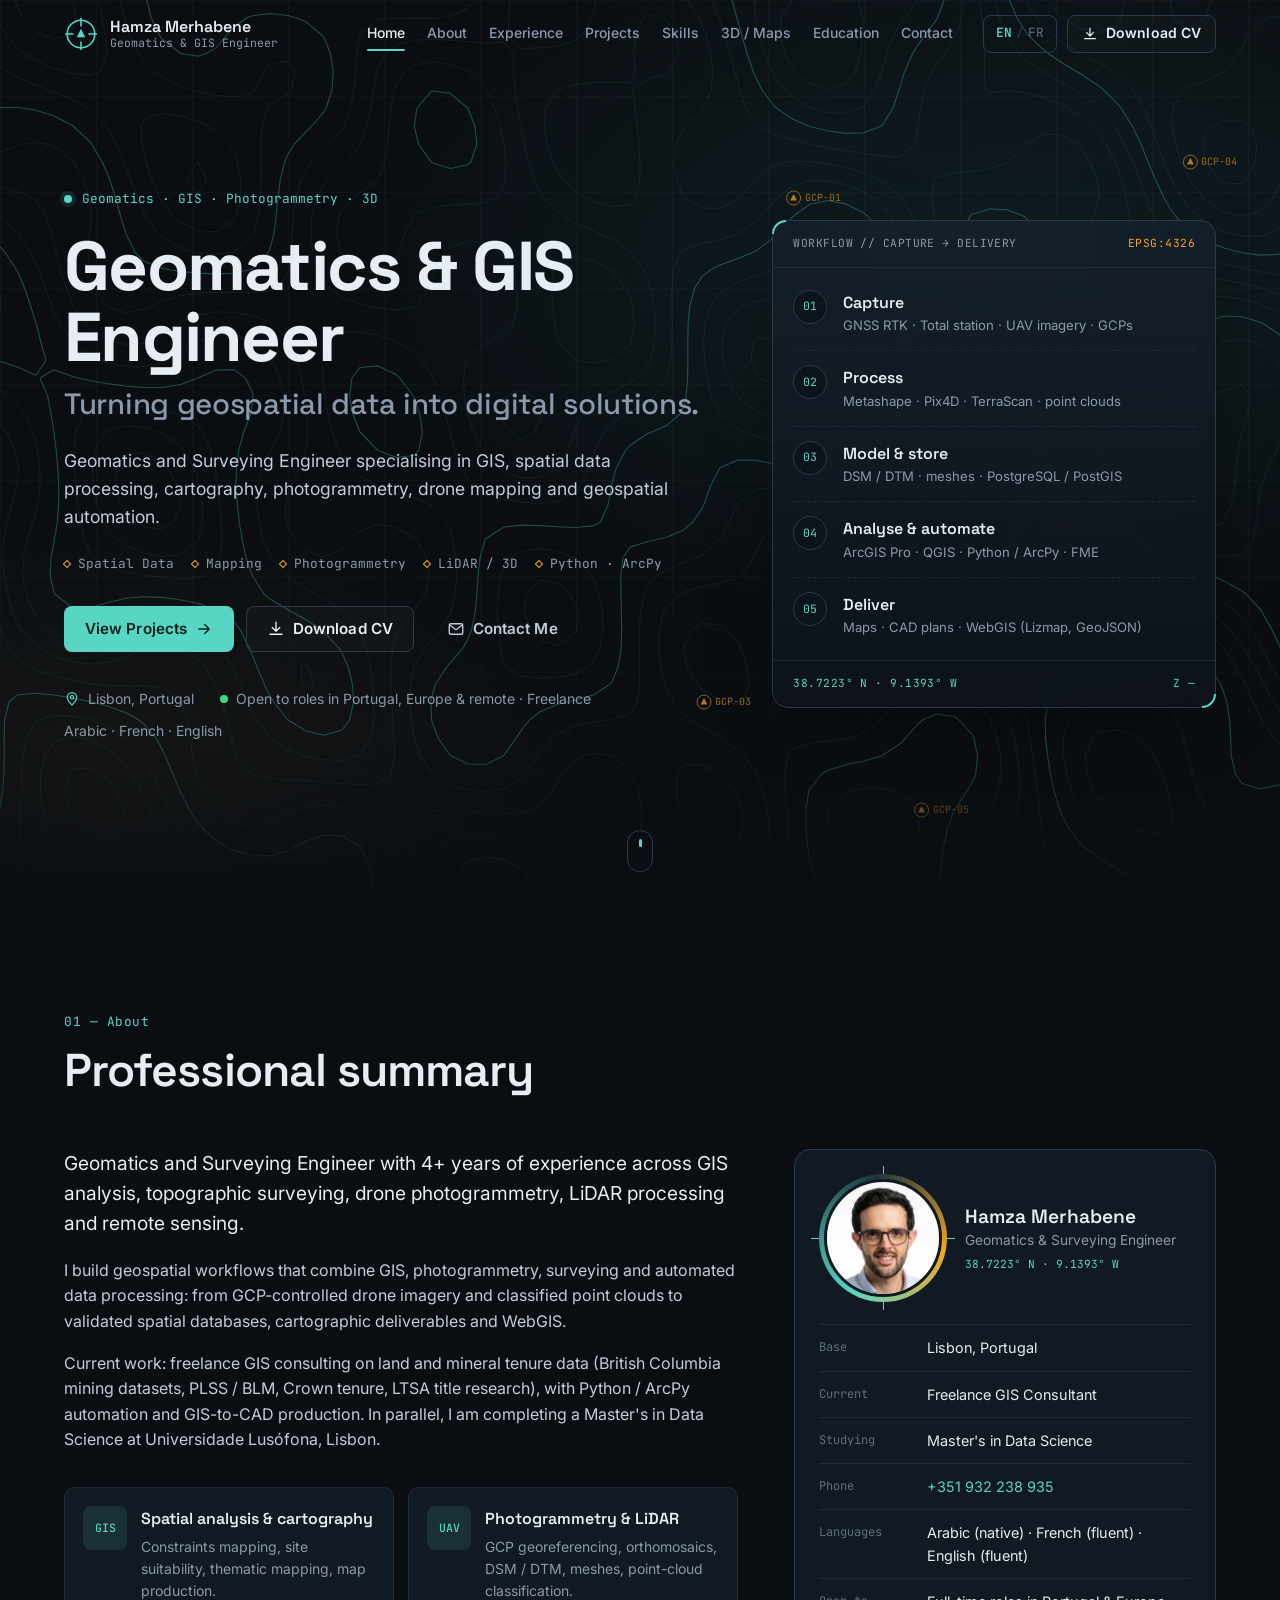
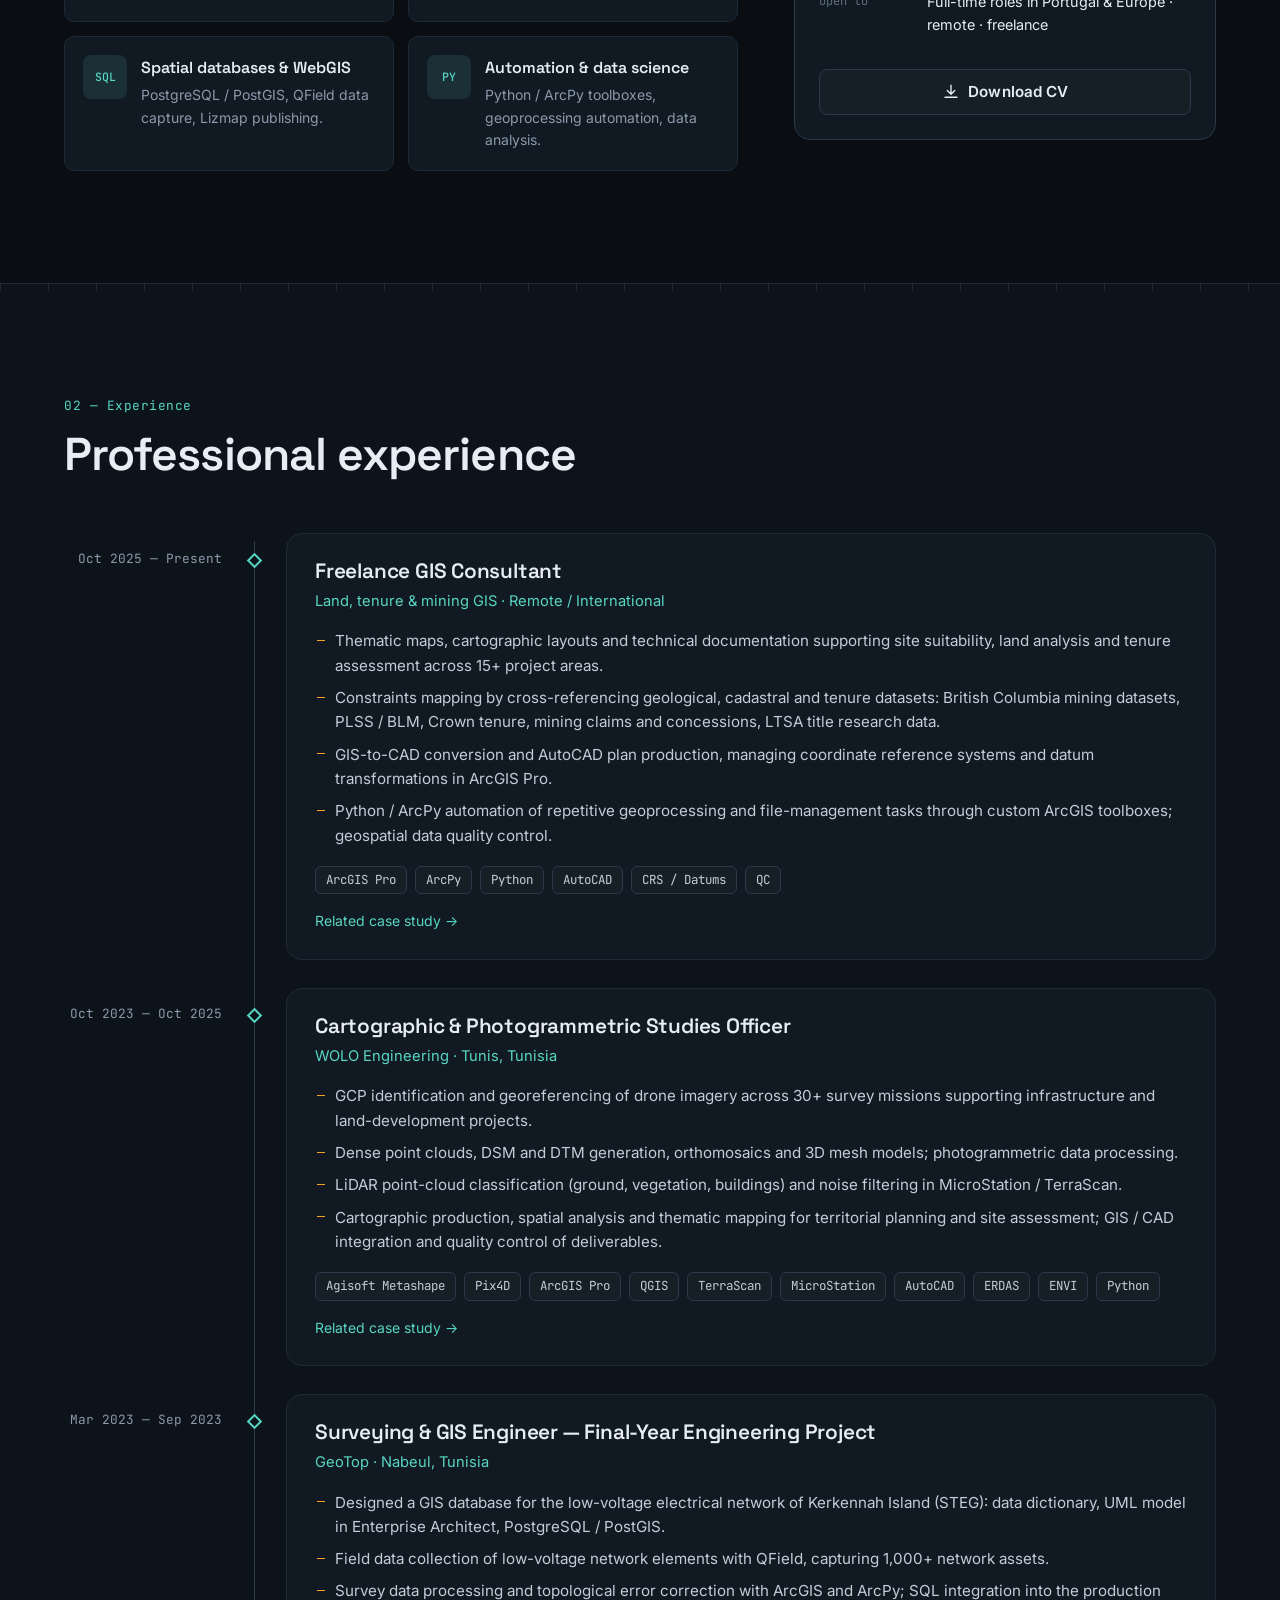
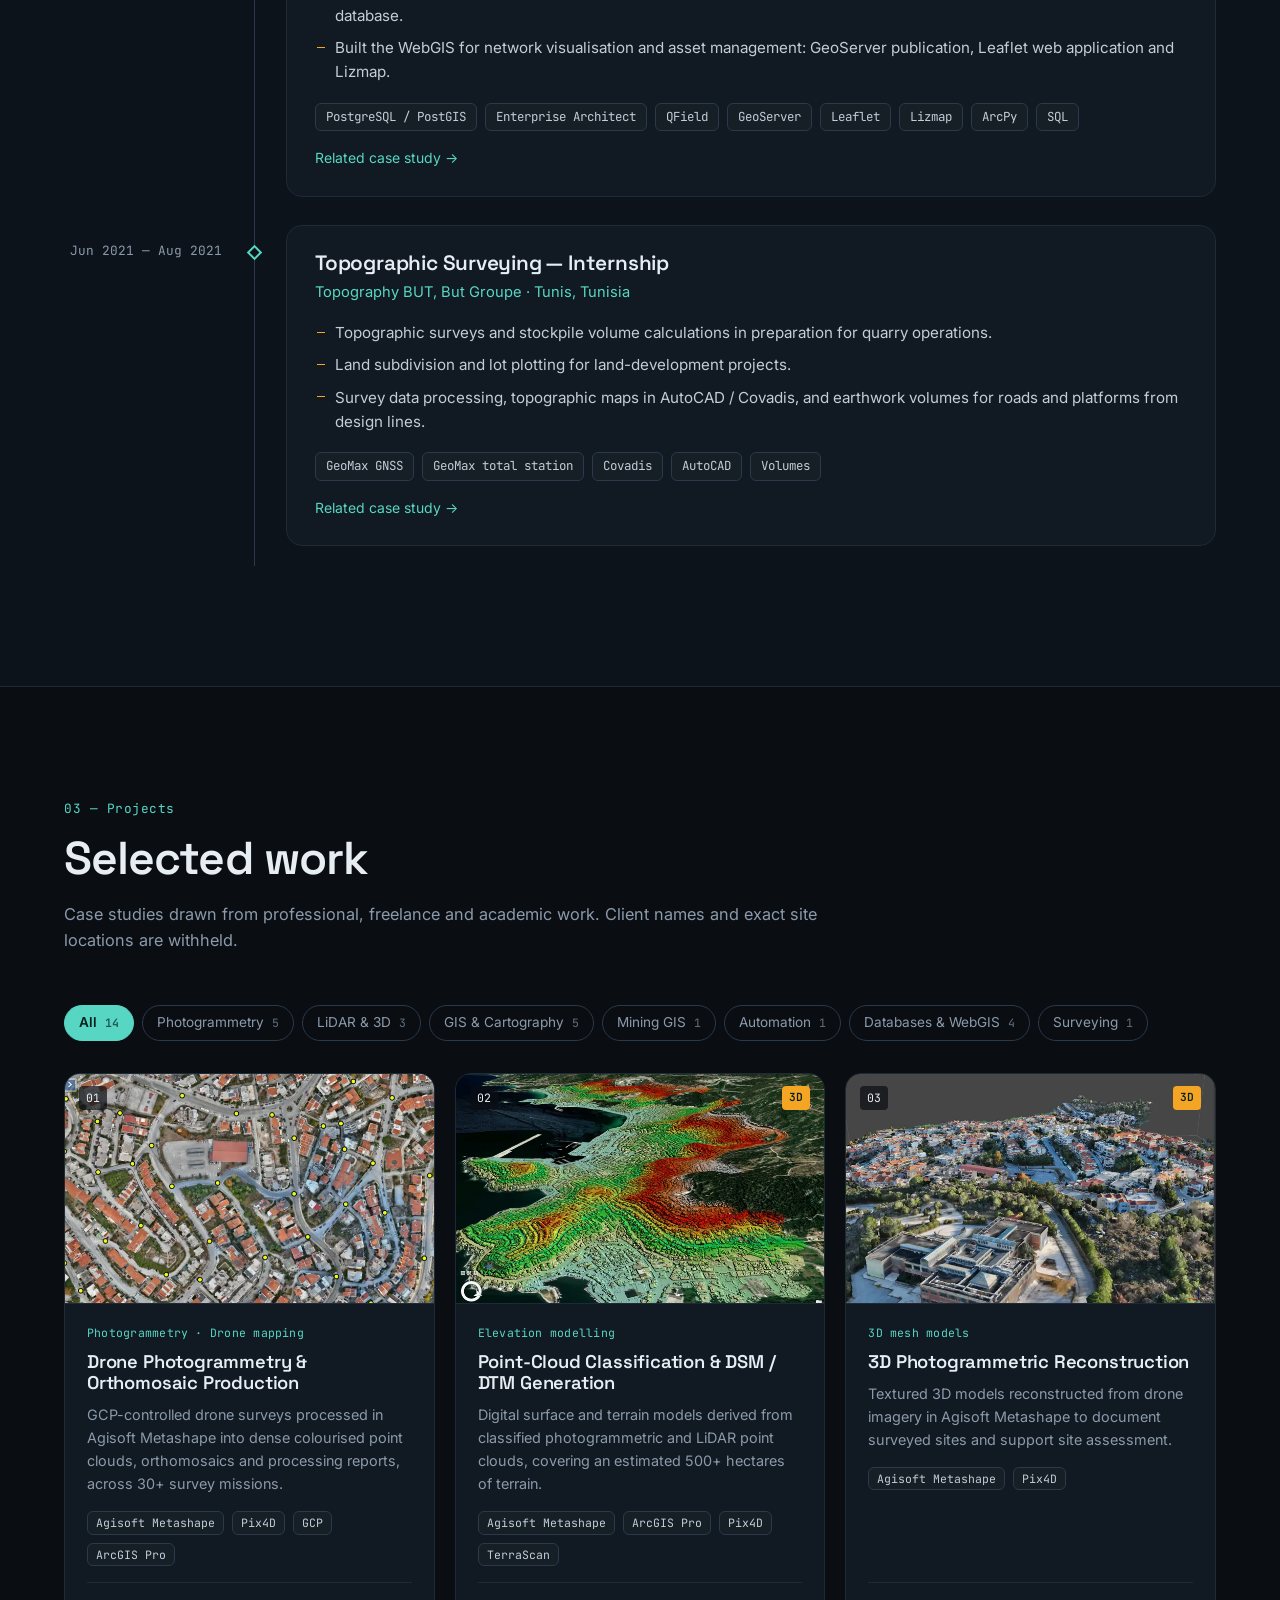
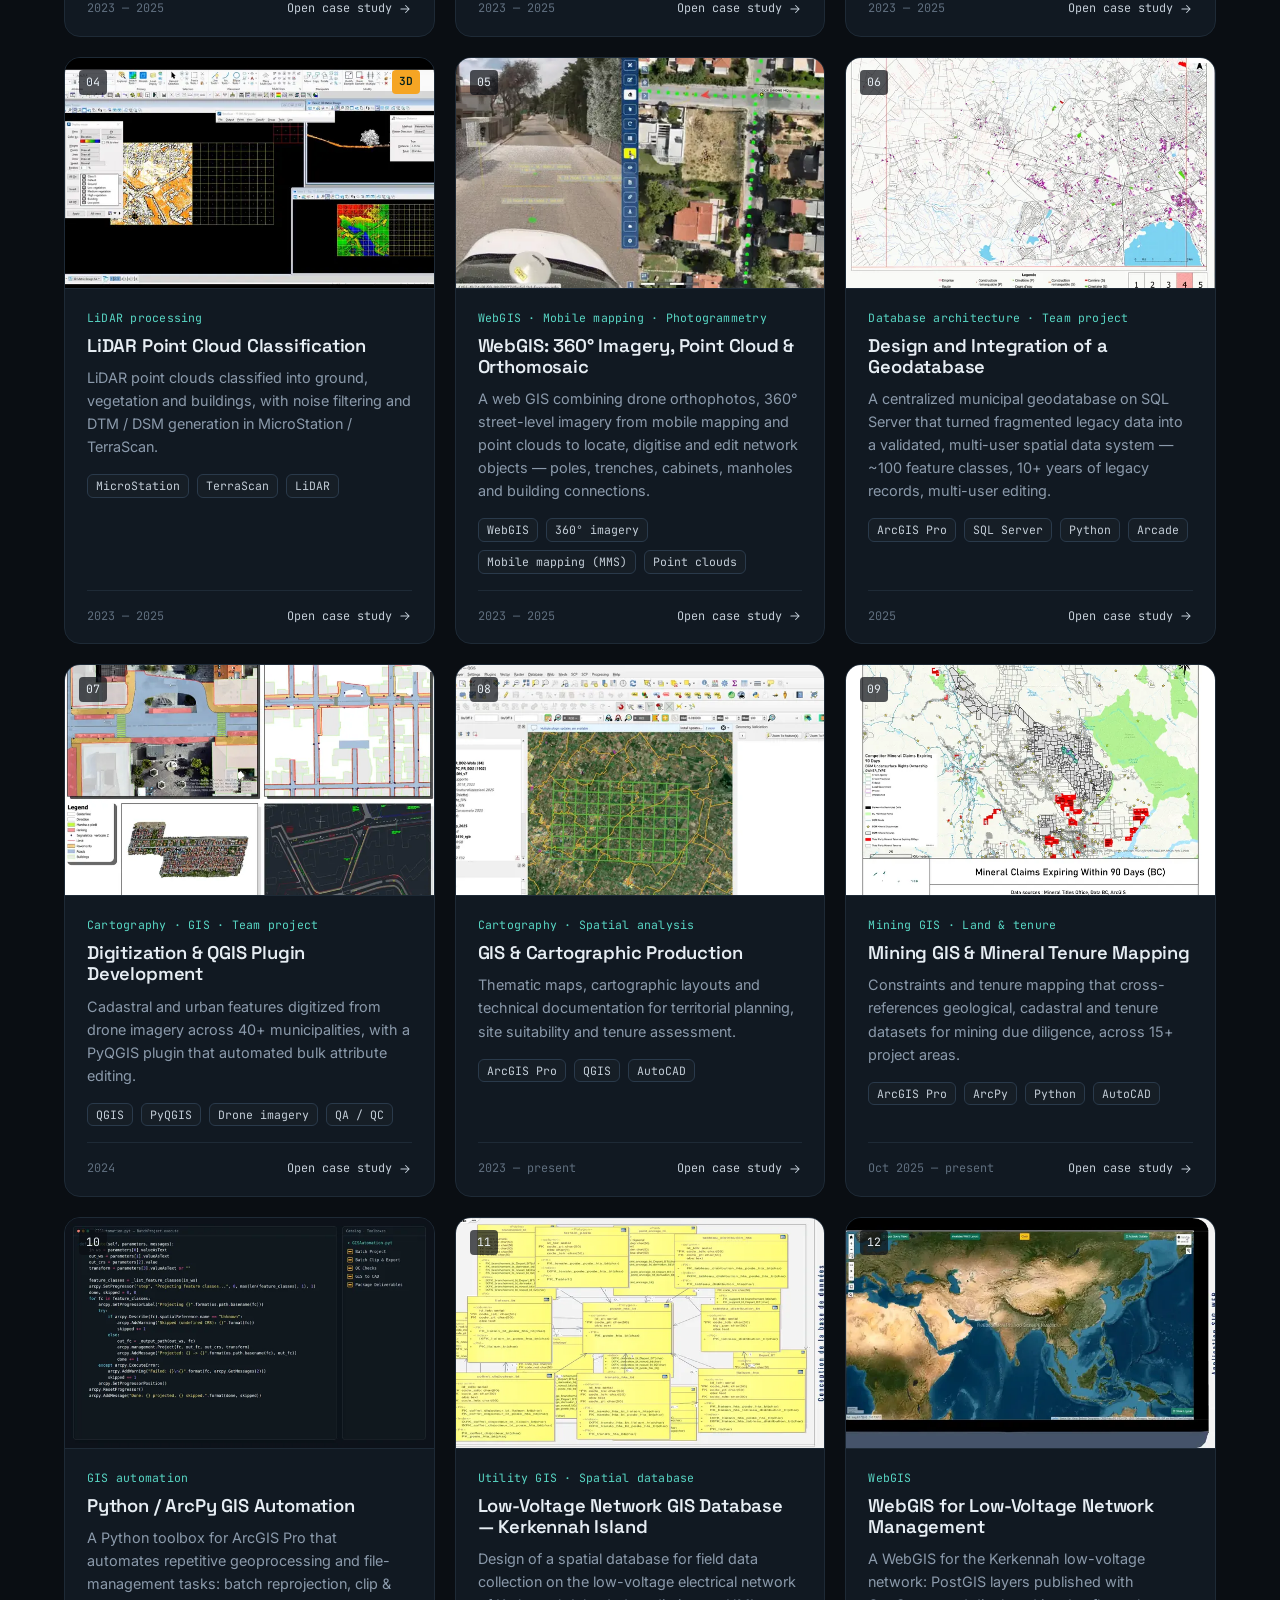
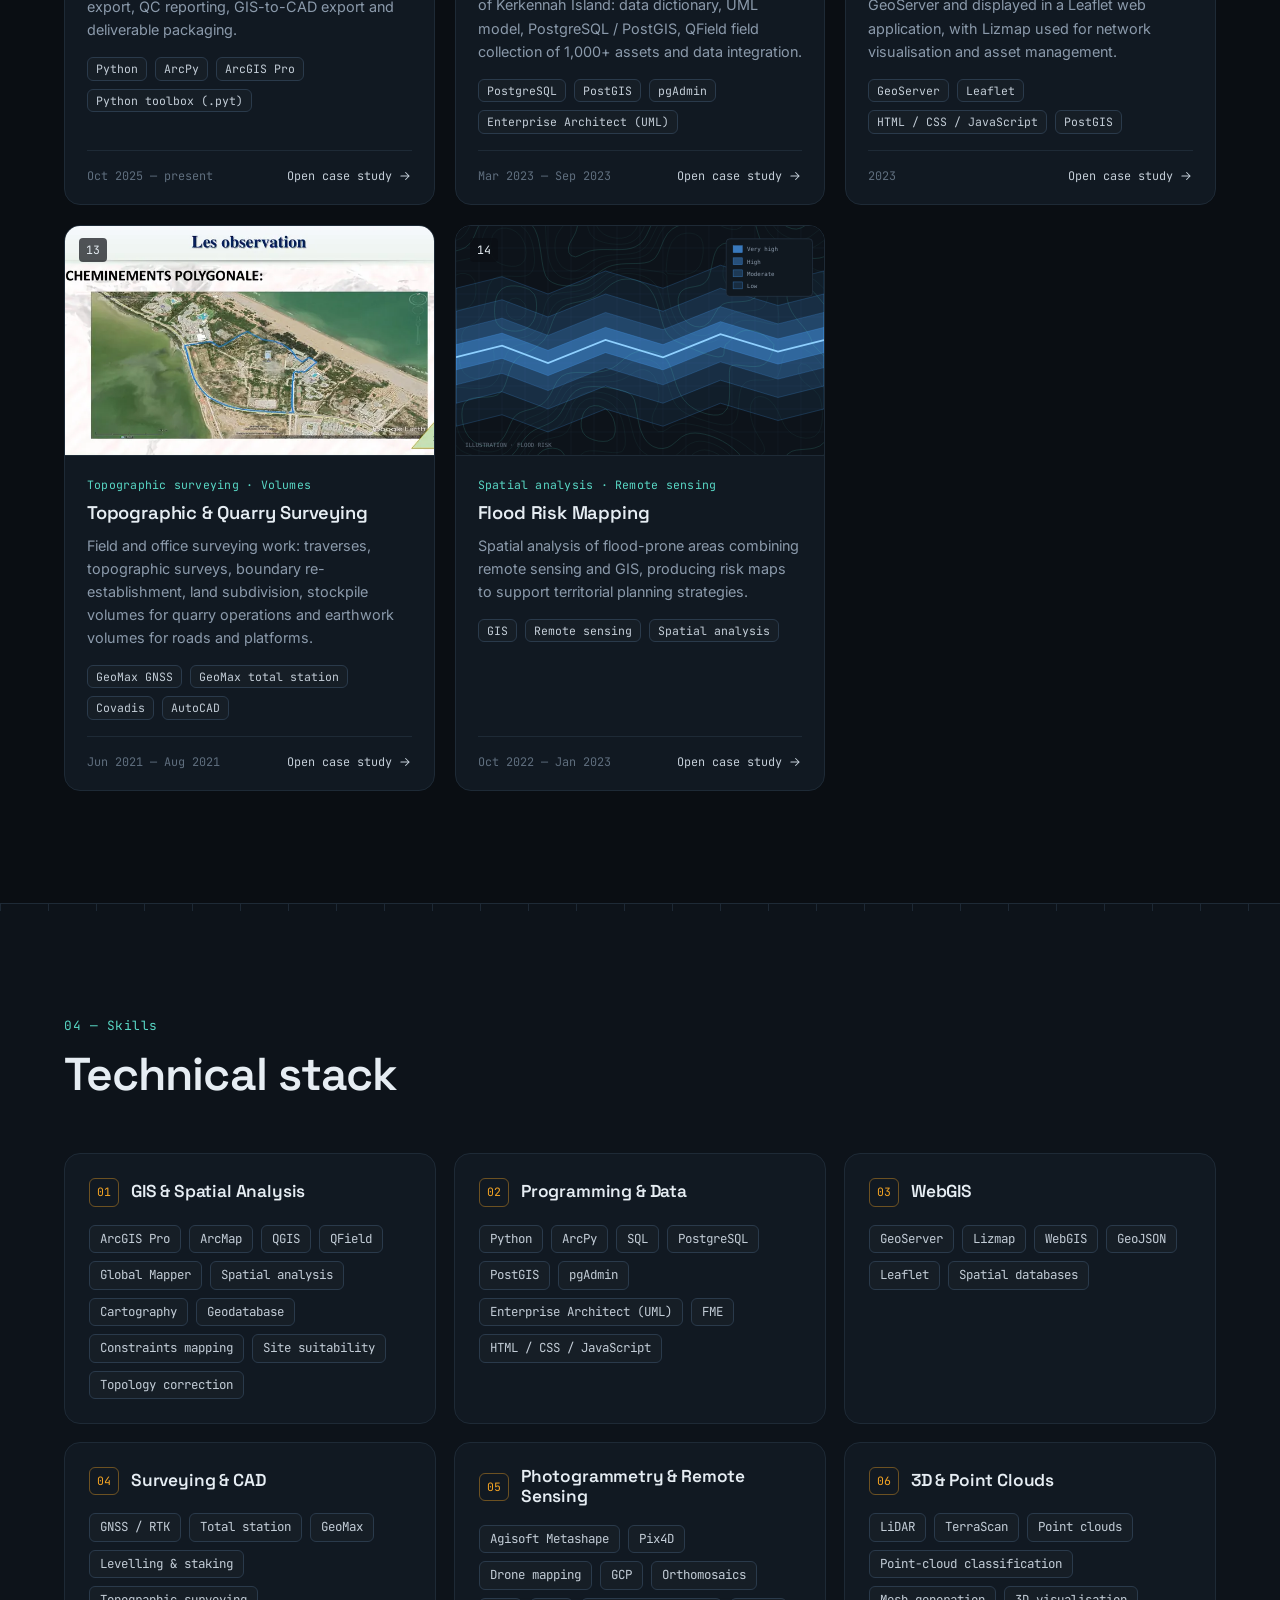
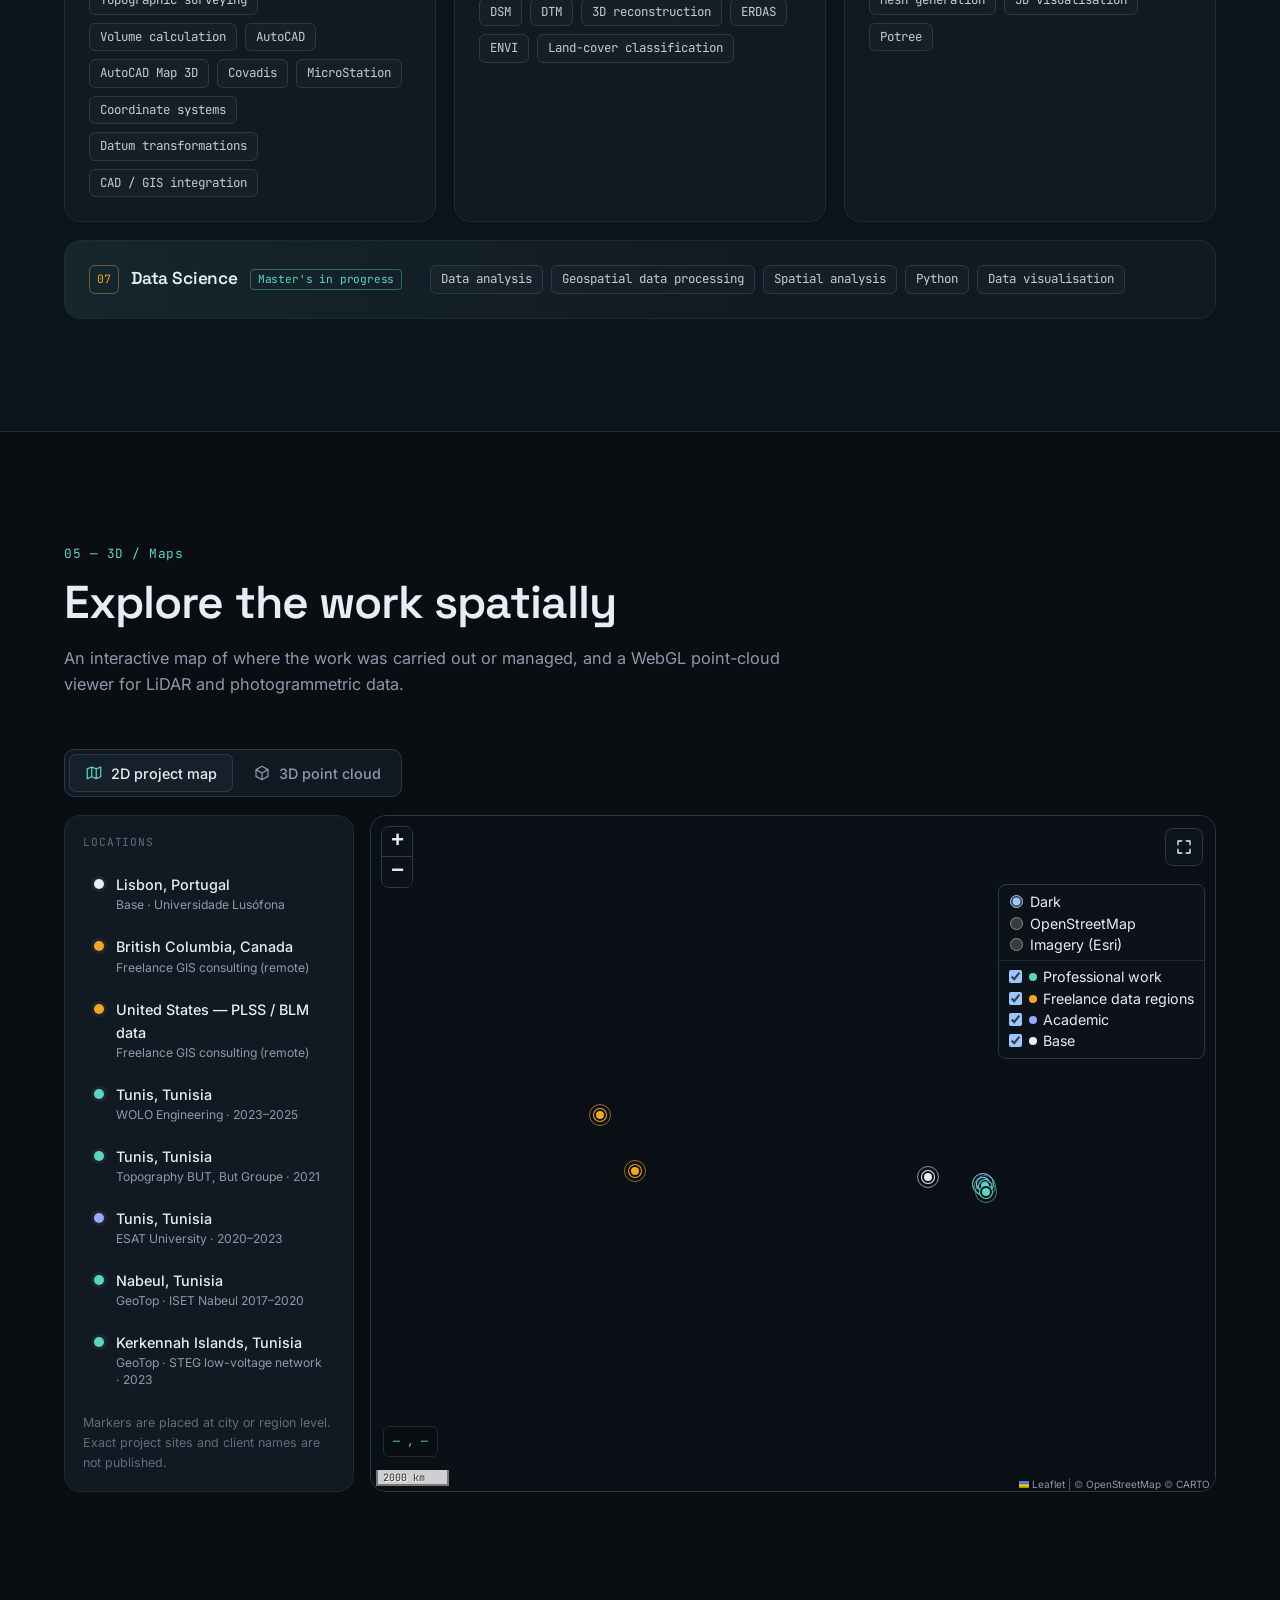
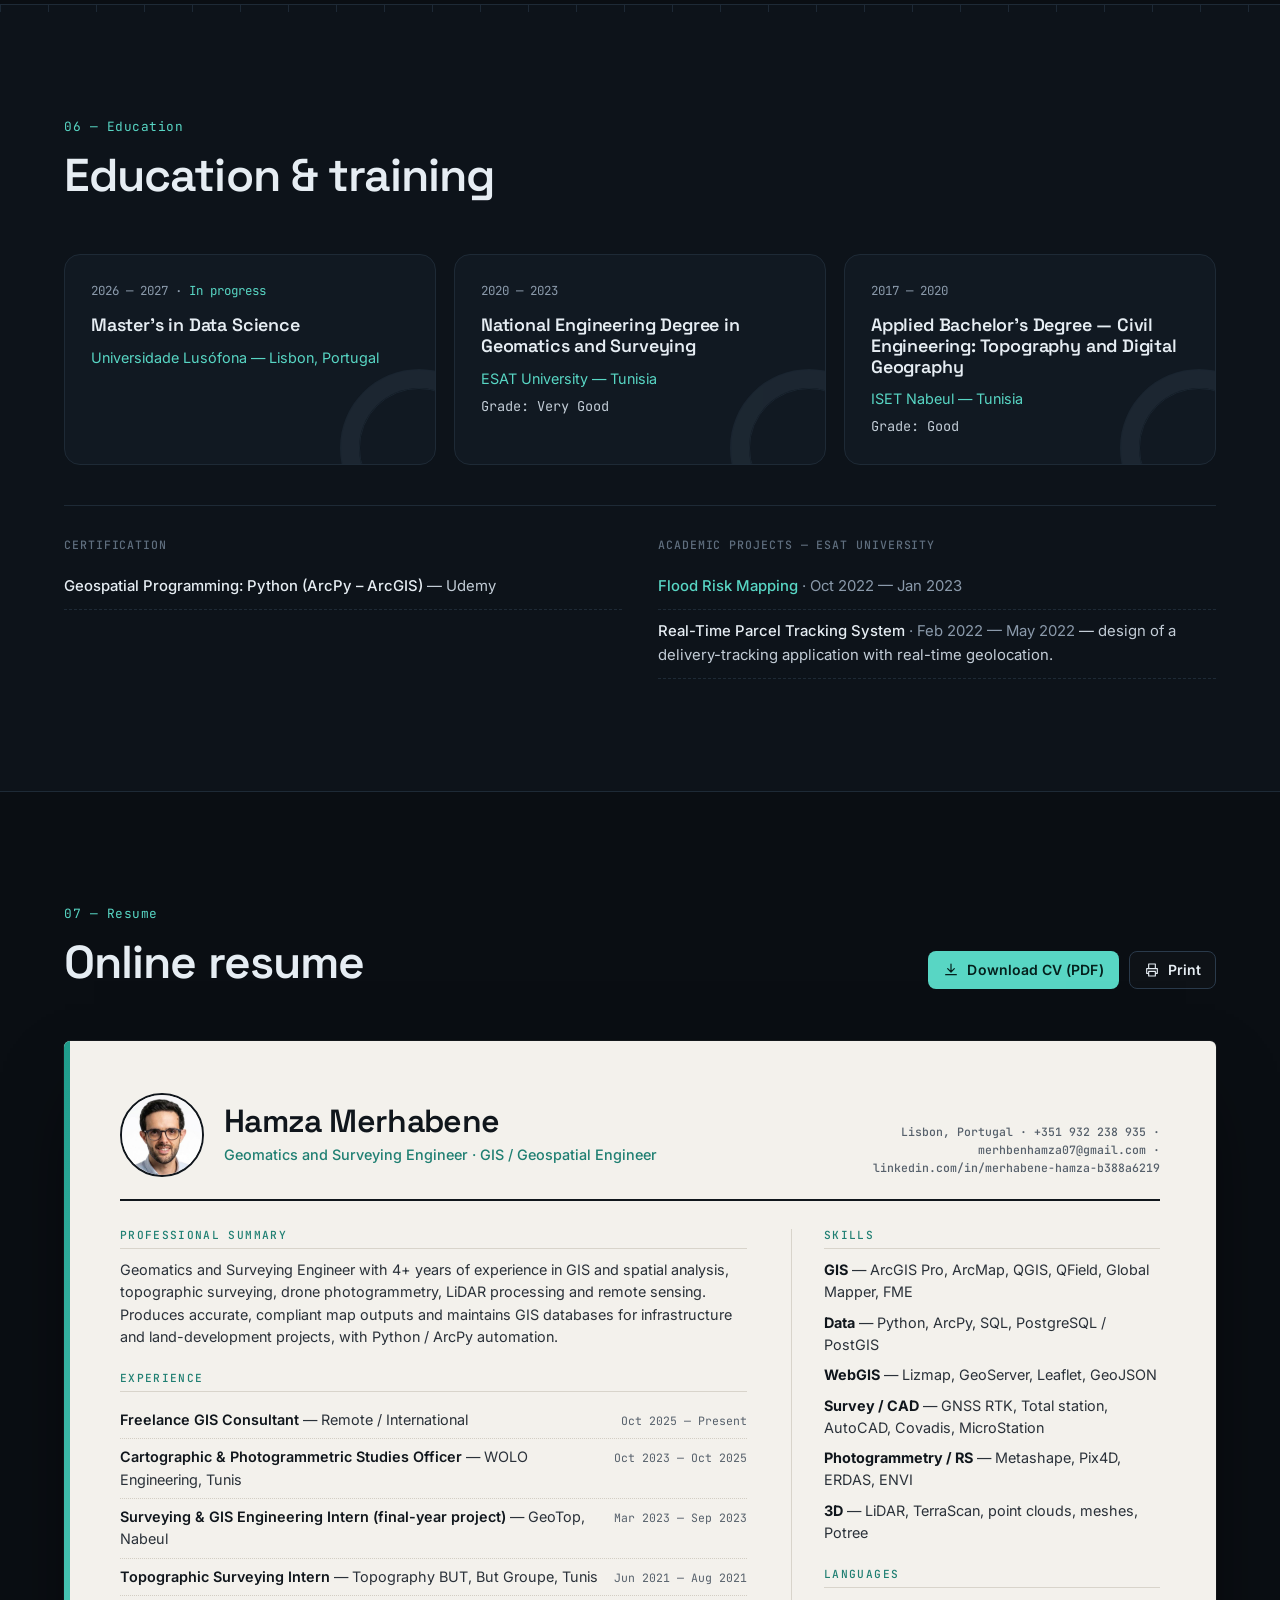
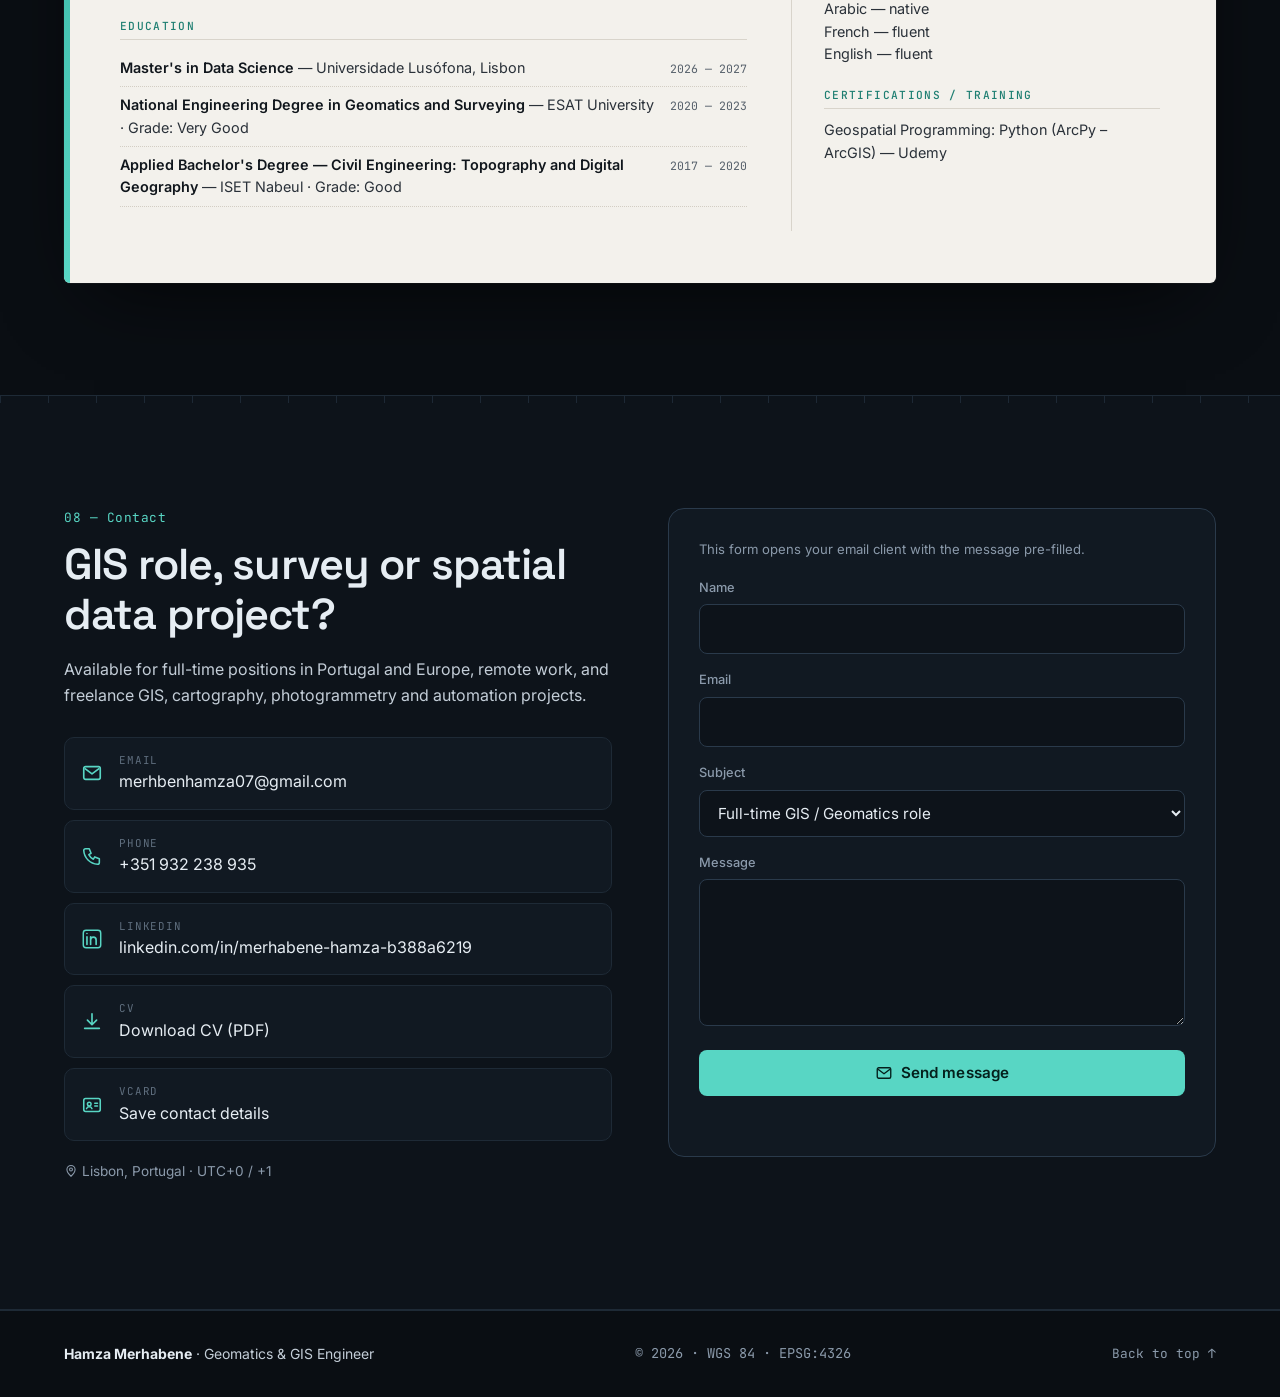
==== commit 84030bf8: "Improve English portfolio translations Co-Authored-By: Claude Opus 5.5 <noreply@anthropic.com>" ====
--- a/index.html
+++ b/index.html
@@ -315,7 +315,7 @@
                 <p class="tl-org">Topography BUT, But Groupe · <span data-i18n="exp.4.loc">Tunis, Tunisia</span></p>
               </header>
               <ul class="tl-points">
-                <li data-i18n="exp.4.b1">Topographic surveys and stockpile volume calculations in preparation for quarry exploitation.</li>
+                <li data-i18n="exp.4.b1">Topographic surveys and stockpile volume calculations in preparation for quarry operations.</li>
                 <li data-i18n="exp.4.b2">Land subdivision and lot plotting for land-development projects.</li>
                 <li data-i18n="exp.4.b3">Survey data processing, topographic maps in AutoCAD / Covadis, and earthwork volumes for roads and platforms from design lines.</li>
               </ul>
@@ -469,15 +469,15 @@
           </article>
           <article class="edu-card reveal">
             <p class="edu-date mono">2020 — 2023</p>
-            <h3 data-i18n="edu.2.deg">National Engineer's Degree in Geomatics and Surveying</h3>
+            <h3 data-i18n="edu.2.deg">National Engineering Degree in Geomatics and Surveying</h3>
             <p class="edu-school">ESAT University — <span data-i18n="edu.tn">Tunisia</span></p>
-            <p class="edu-mention"><span data-i18n="edu.mention">Mention:</span> Très Bien</p>
+            <p class="edu-mention"><span data-i18n="edu.mention">Grade:</span> <span data-i18n="edu.grade.vg">Very Good</span></p>
           </article>
           <article class="edu-card reveal">
             <p class="edu-date mono">2017 — 2020</p>
-            <h3 data-i18n="edu.3.deg">Licence Appliquée — Civil Engineering: Topography and Digital Geography</h3>
+            <h3 data-i18n="edu.3.deg">Applied Bachelor's Degree — Civil Engineering: Topography and Digital Geography</h3>
             <p class="edu-school">ISET Nabeul — <span data-i18n="edu.tn">Tunisia</span></p>
-            <p class="edu-mention"><span data-i18n="edu.mention">Mention:</span> Bien</p>
+            <p class="edu-mention"><span data-i18n="edu.mention">Grade:</span> <span data-i18n="edu.grade.g">Good</span></p>
           </article>
         </div>
 
@@ -544,8 +544,8 @@
                 <h4 class="mono" data-i18n="rs.edu">EDUCATION</h4>
                 <dl class="rs-list">
                   <div><dt><strong data-i18n="edu.1.deg">Master's in Data Science</strong> — Universidade Lusófona, Lisbon</dt><dd class="mono" data-i18n="edu.1.date">2026 — 2027</dd></div>
-                  <div><dt><strong data-i18n="edu.2.deg">National Engineer's Degree in Geomatics and Surveying</strong> — ESAT University · <span data-i18n="edu.mention">Mention:</span> Très Bien</dt><dd class="mono">2020 — 2023</dd></div>
-                  <div><dt><strong data-i18n="edu.3.deg">Licence Appliquée — Civil Engineering: Topography and Digital Geography</strong> — ISET Nabeul · <span data-i18n="edu.mention">Mention:</span> Bien</dt><dd class="mono">2017 — 2020</dd></div>
+                  <div><dt><strong data-i18n="edu.2.deg">National Engineering Degree in Geomatics and Surveying</strong> — ESAT University · <span data-i18n="edu.mention">Grade:</span> <span data-i18n="edu.grade.vg">Very Good</span></dt><dd class="mono">2020 — 2023</dd></div>
+                  <div><dt><strong data-i18n="edu.3.deg">Applied Bachelor's Degree — Civil Engineering: Topography and Digital Geography</strong> — ISET Nabeul · <span data-i18n="edu.mention">Grade:</span> <span data-i18n="edu.grade.g">Good</span></dt><dd class="mono">2017 — 2020</dd></div>
                 </dl>
               </section>
             </div>
@@ -579,7 +579,7 @@
         <div class="contact-copy reveal">
           <p class="kicker mono" data-i18n="contact.kicker">08 — Contact</p>
           <h2 id="contact-title" data-i18n="contact.title">GIS role, survey or spatial data project?</h2>
-          <p data-i18n="contact.p">Available for full-time positions in Portugal and Europe, remote work, and freelance GIS, cartography, photogrammetry and automation mandates.</p>
+          <p data-i18n="contact.p">Available for full-time positions in Portugal and Europe, remote work, and freelance GIS, cartography, photogrammetry and automation projects.</p>
 
           <ul class="contact-links">
             <li><a href="mailto:merhbenhamza07@gmail.com"><svg class="icon"><use href="#i-mail"/></svg><span><small>Email</small>merhbenhamza07@gmail.com</span></a></li>
@@ -646,10 +646,10 @@
   </div>
 
   <script src="js/config.js?v=2"></script>
-  <script src="js/i18n.js?v=6"></script>
-  <script src="js/projects.js?v=8"></script>
+  <script src="js/i18n.js?v=7"></script>
+  <script src="js/projects.js?v=9"></script>
   <script src="js/main.js?v=1"></script>
-  <script src="js/map.js?v=3" defer></script>
+  <script src="js/map.js?v=4" defer></script>
   <script src="js/viewer3d.js?v=1" defer></script>
 </body>
 </html>
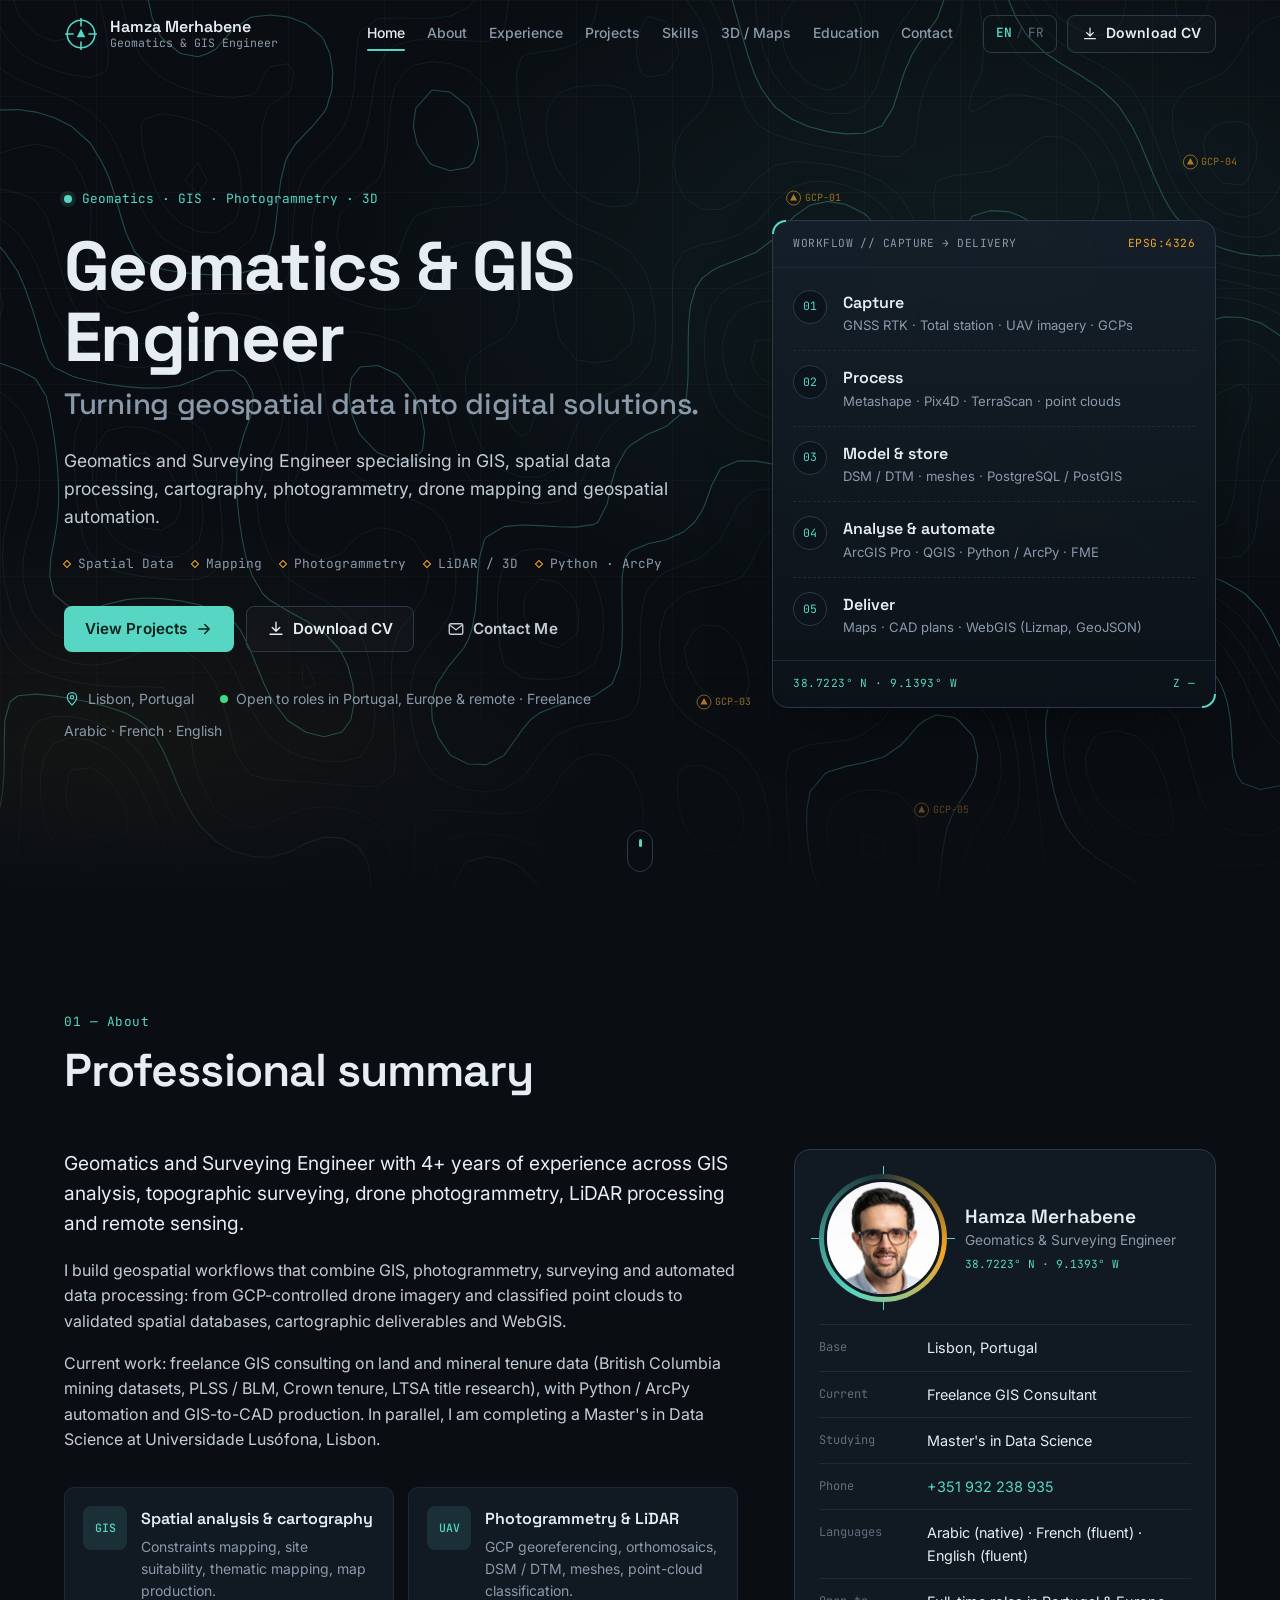
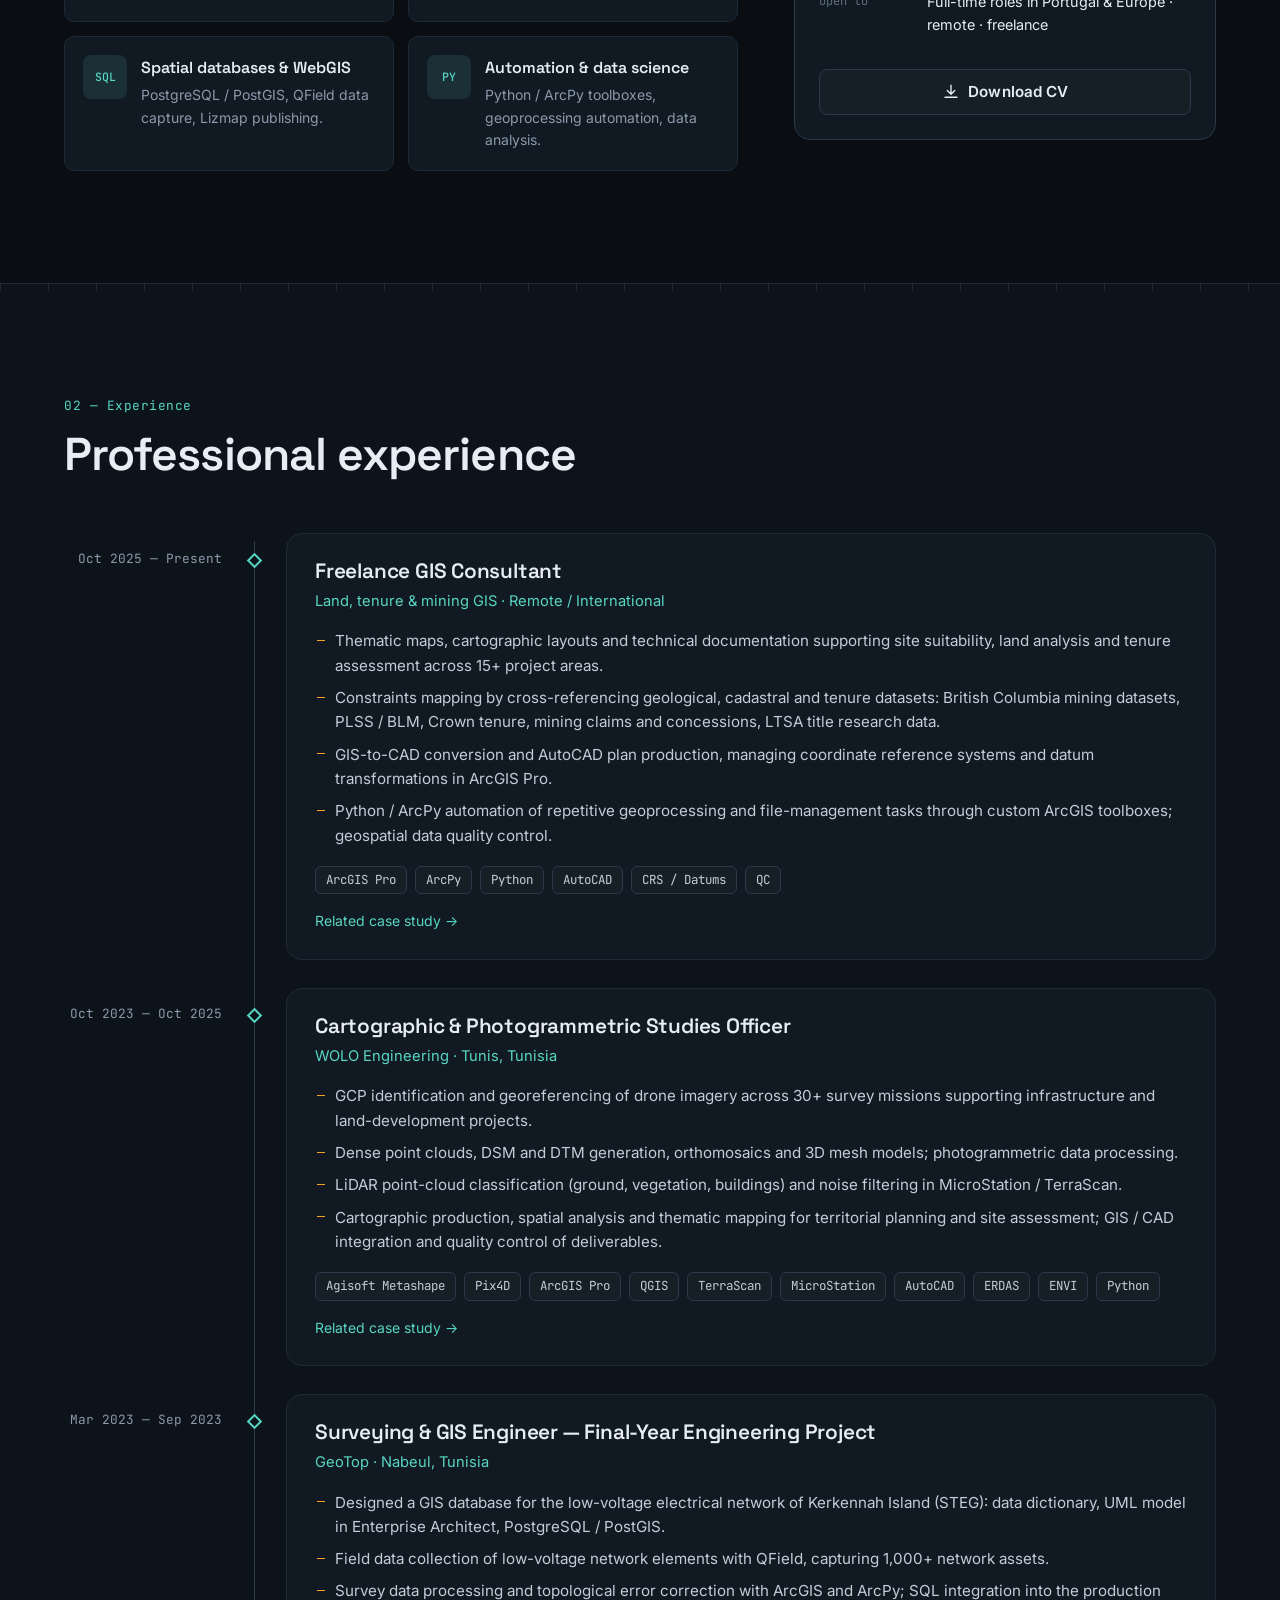
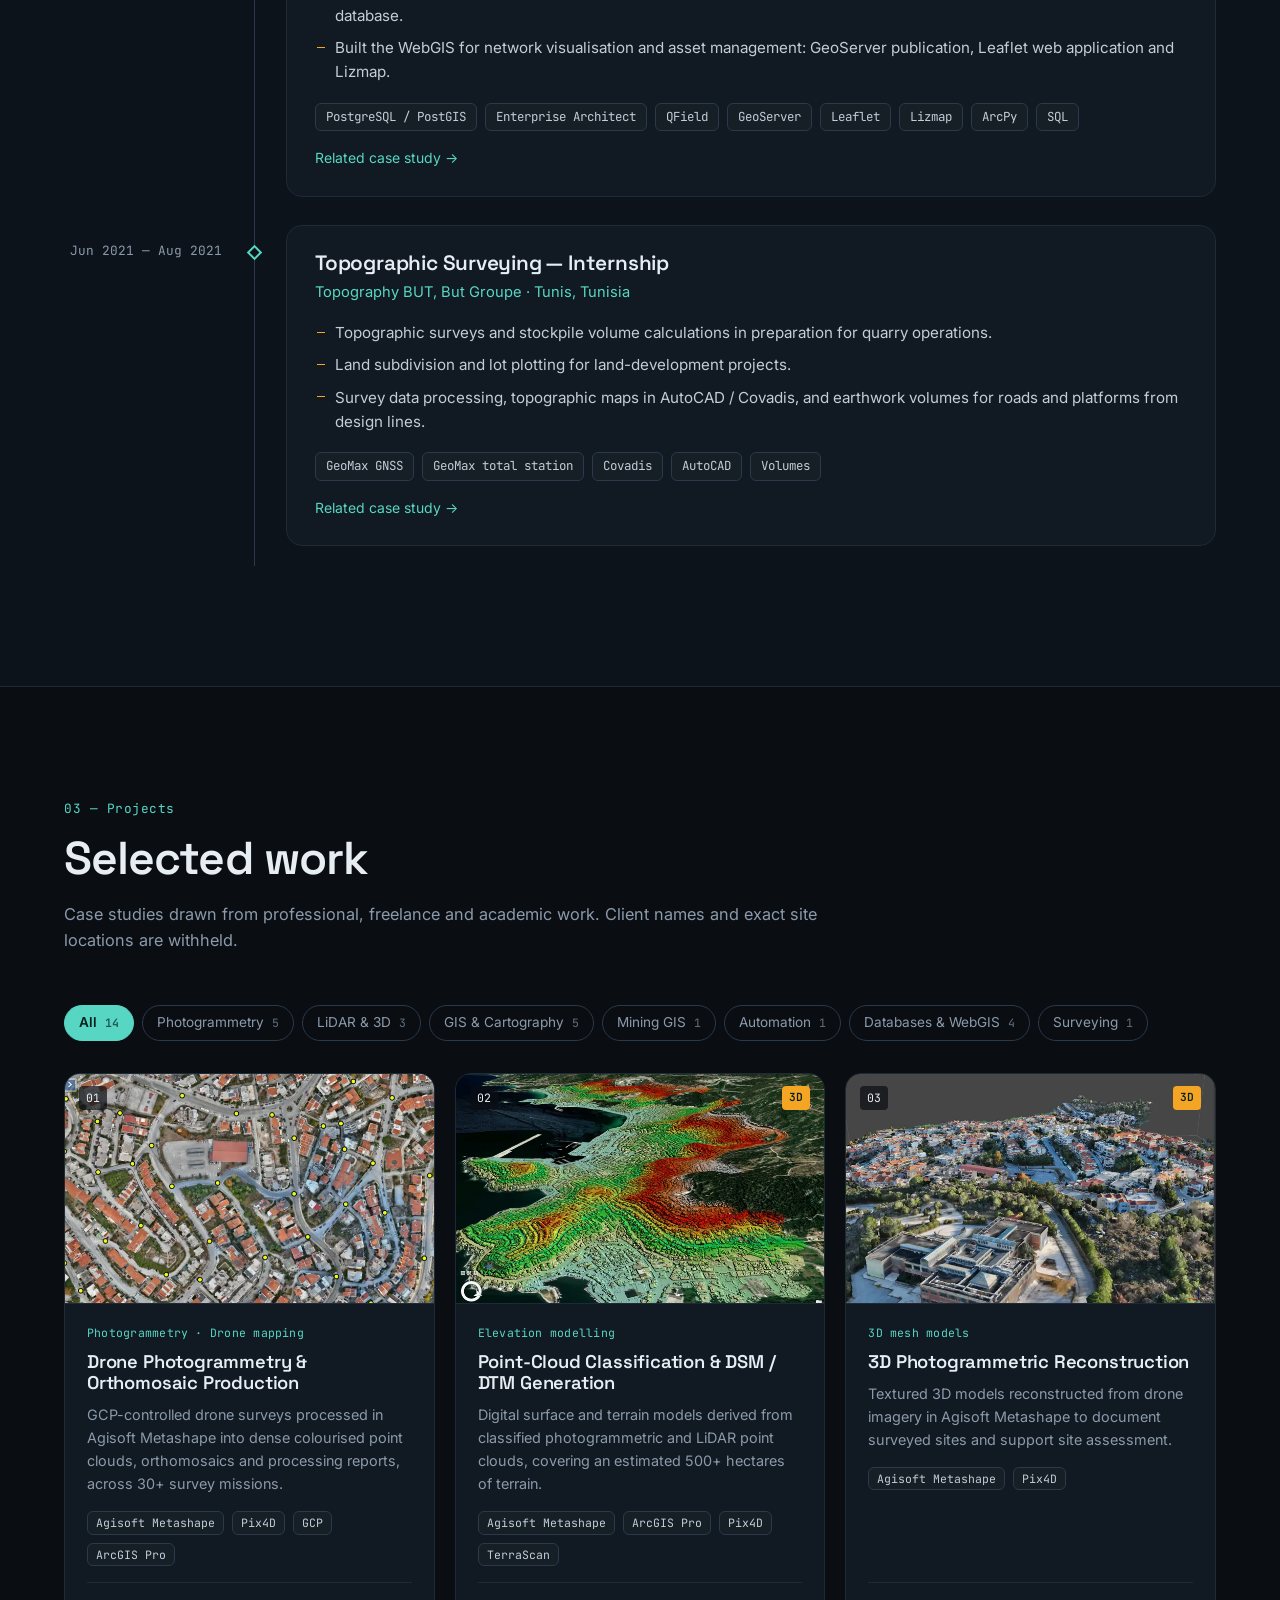
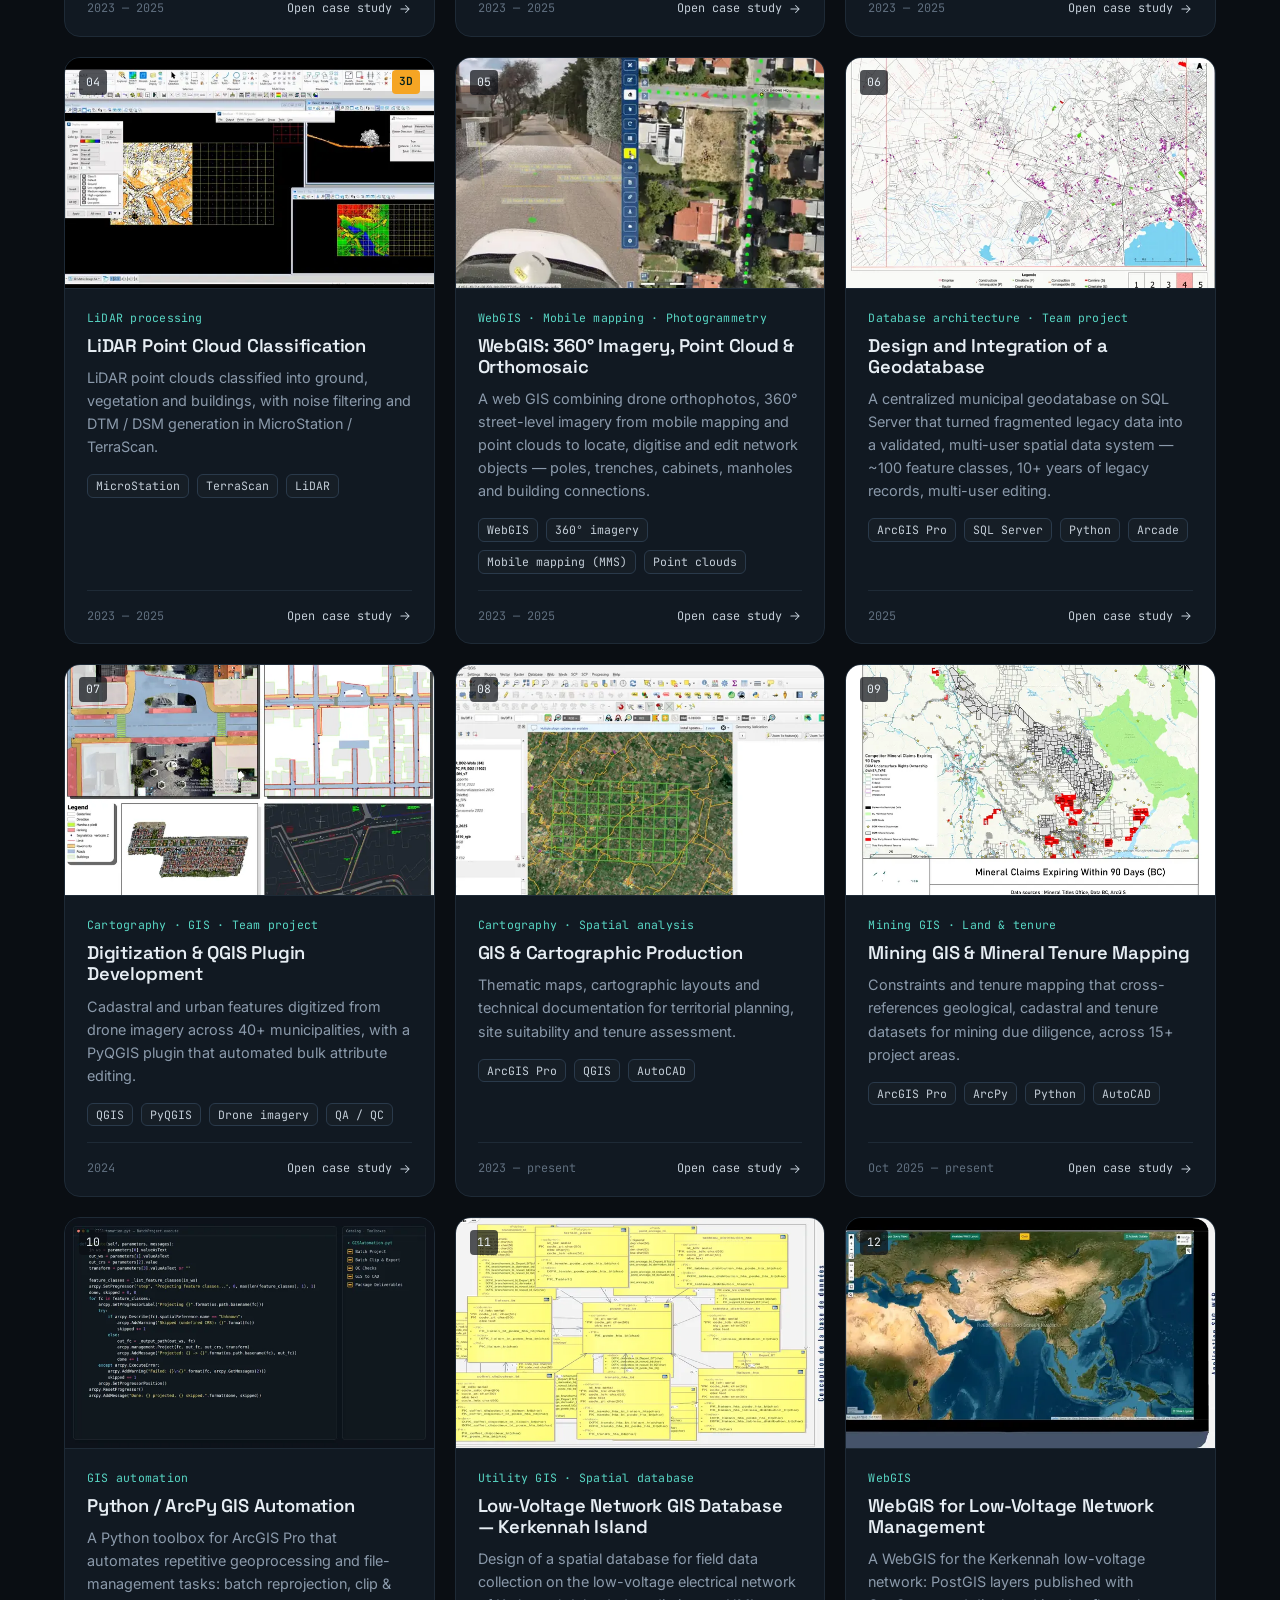
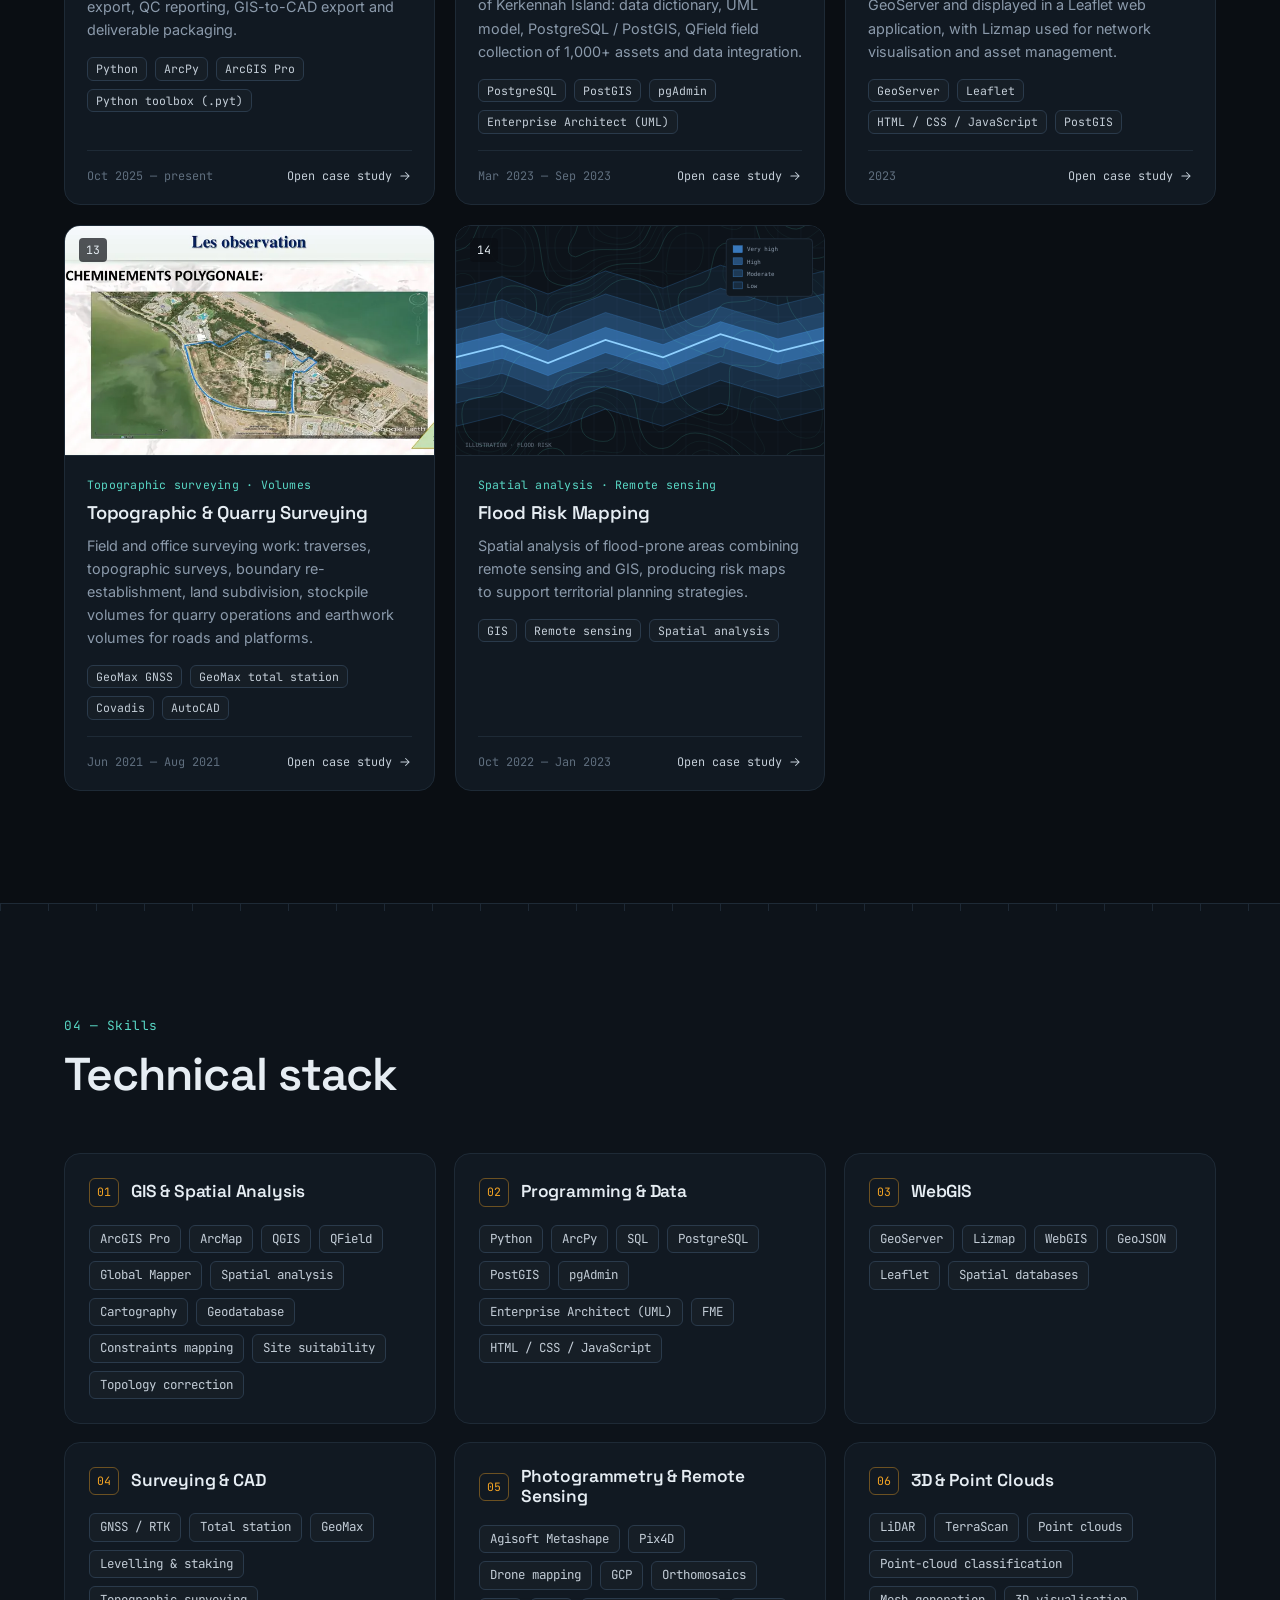
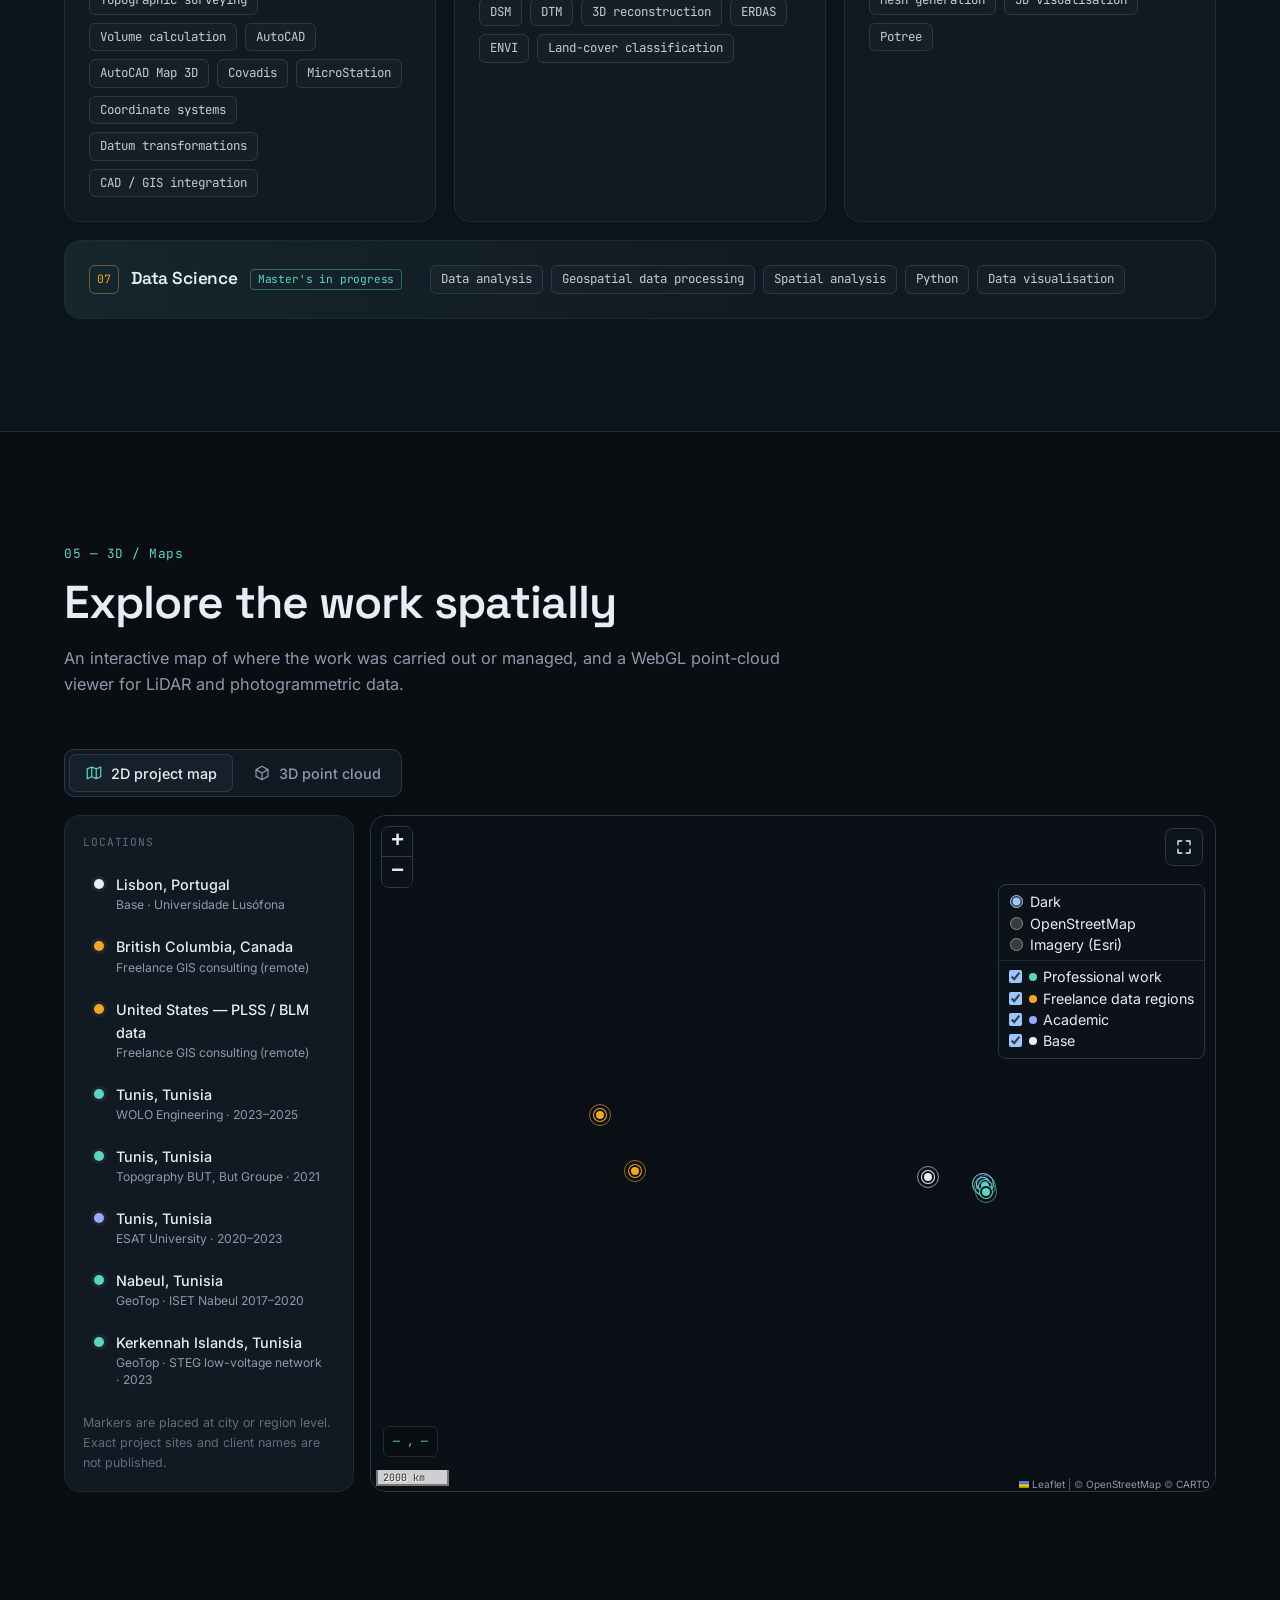
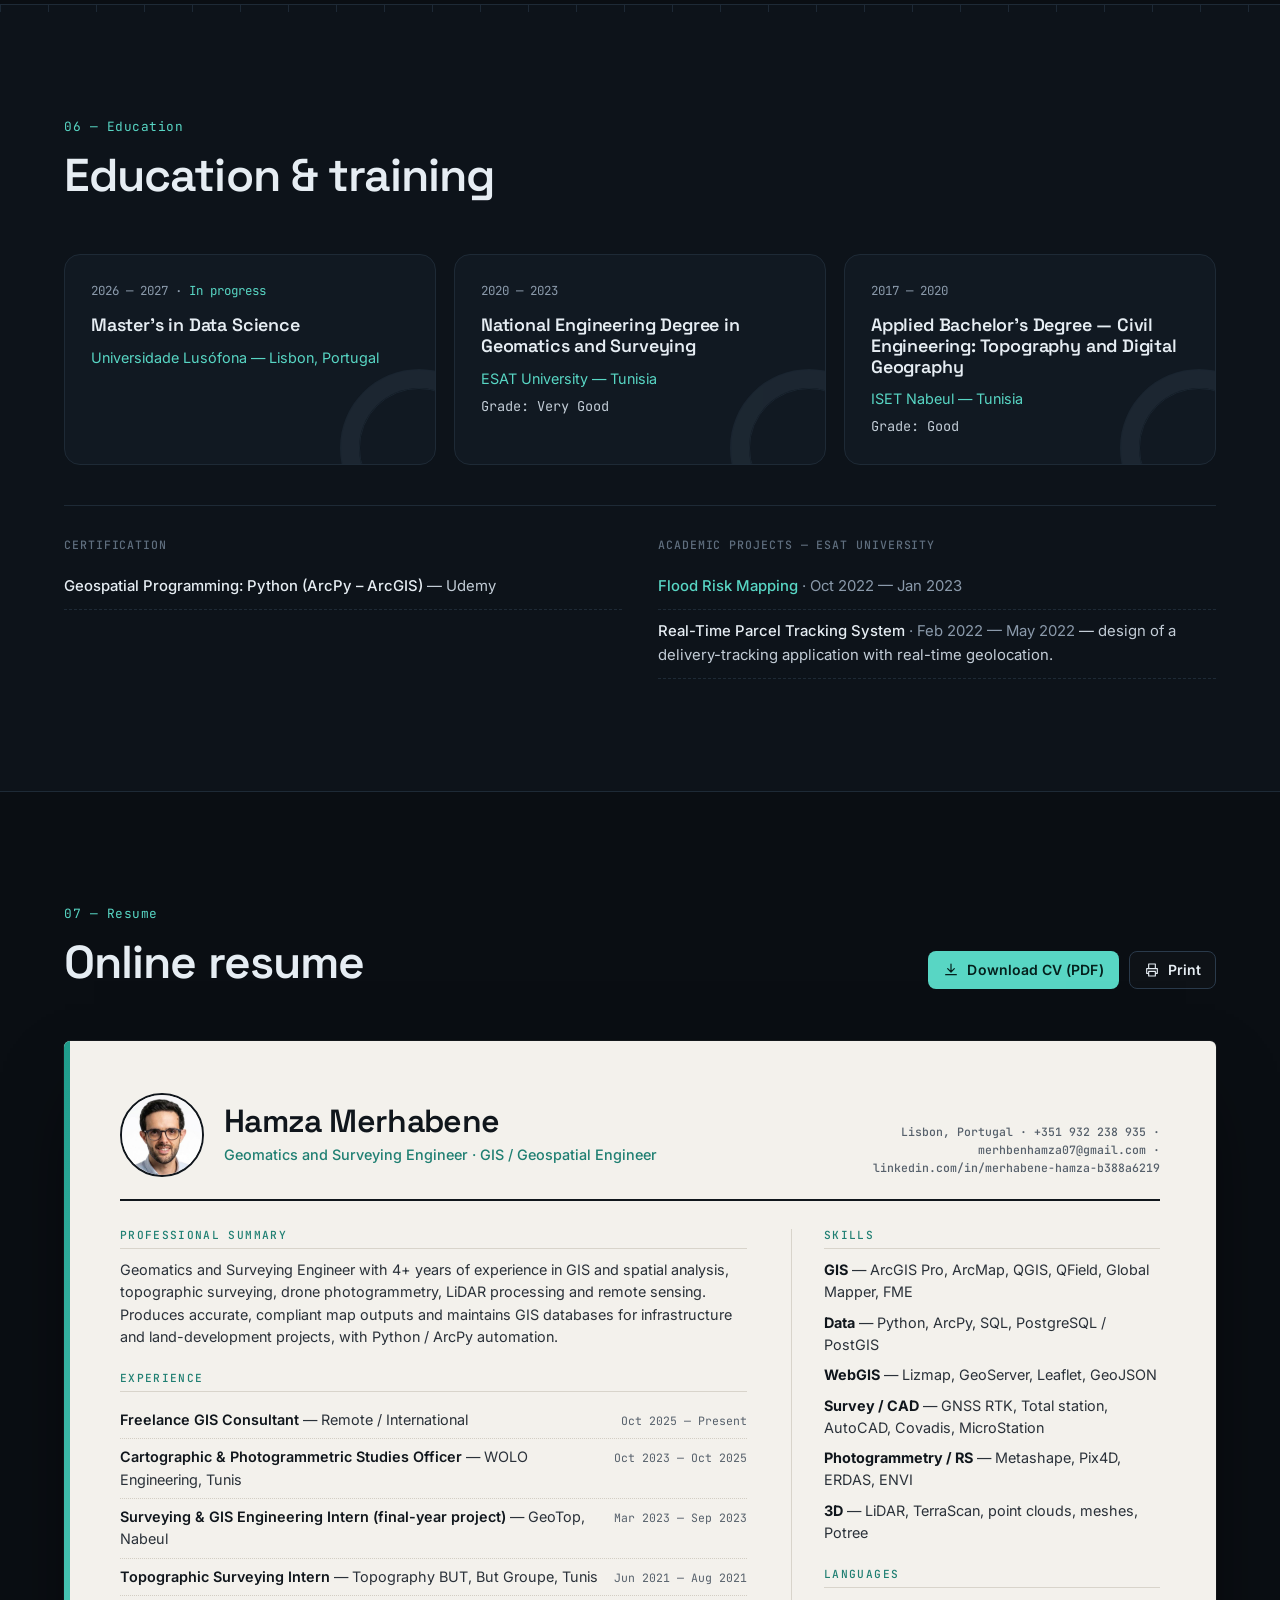
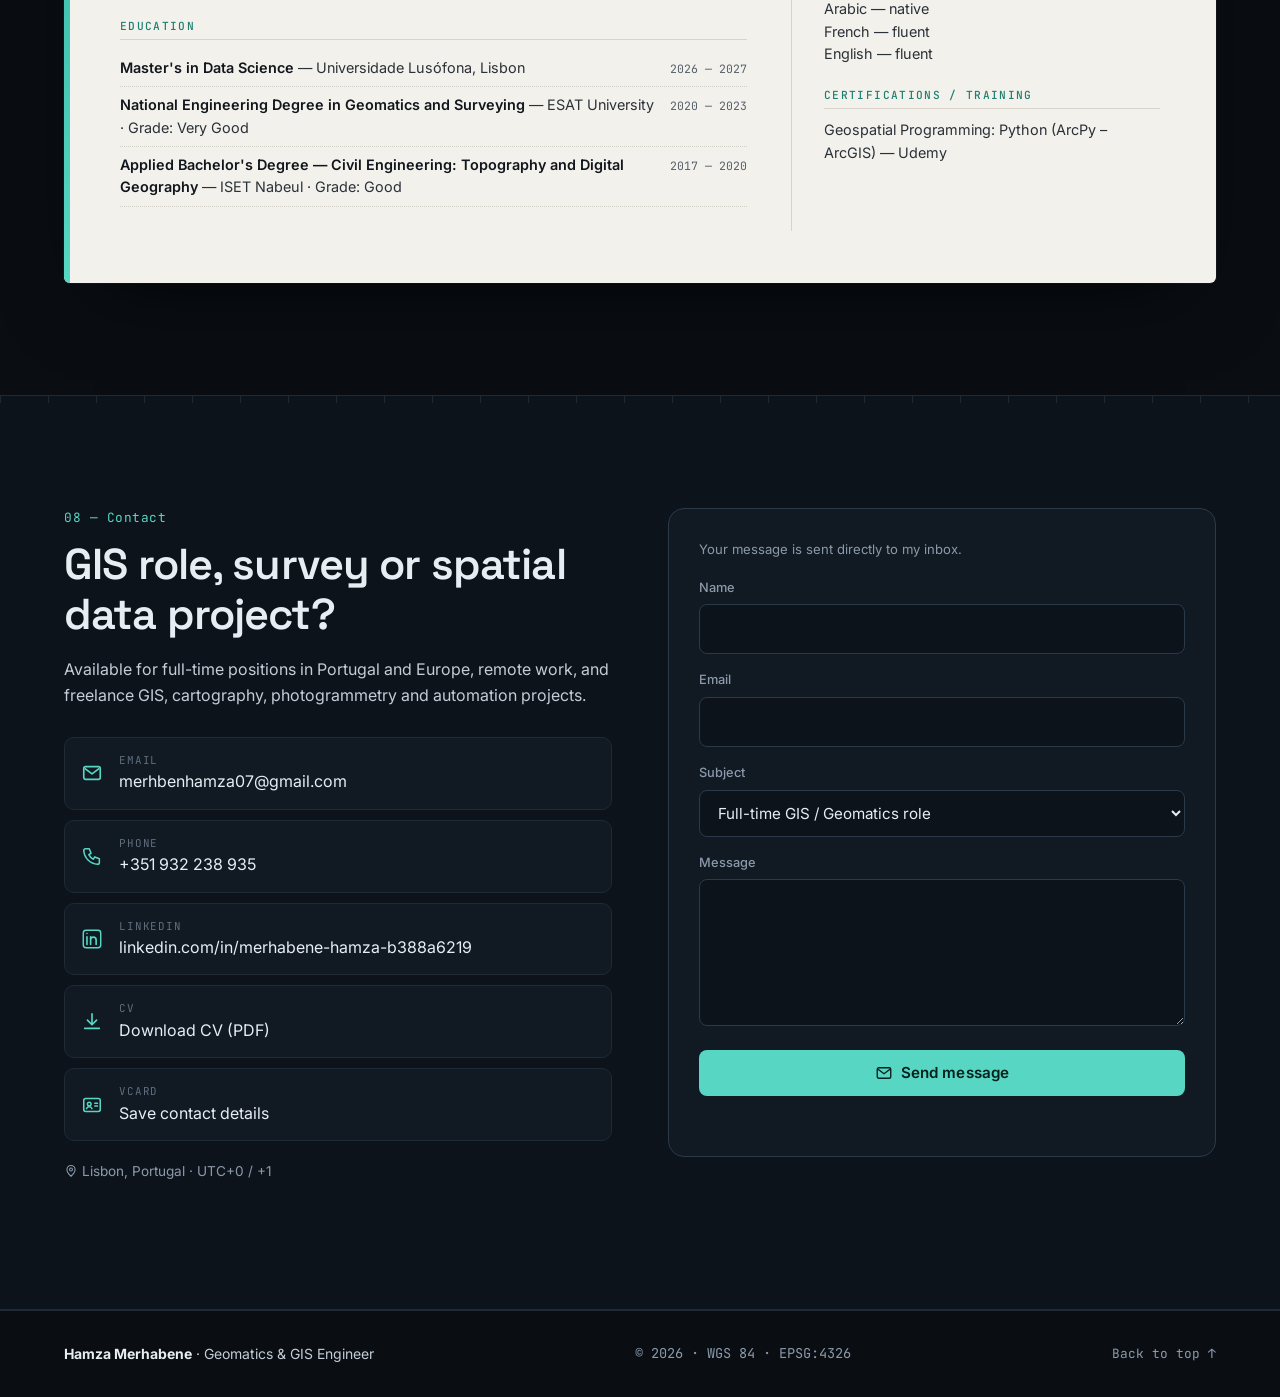
==== commit f9ccb8d6: "Use Web3Forms for contact form Co-Authored-By: Claude Opus 5.5 <noreply@anthropic.com>" ====
--- a/index.html
+++ b/index.html
@@ -592,8 +592,11 @@
           <p class="muted small"><svg class="icon"><use href="#i-pin"/></svg> <span data-i18n="hero.meta.base">Lisbon, Portugal</span> · UTC+0 / +1</p>
         </div>
 
-        <form class="contact-form reveal" id="contact-form" novalidate>
-          <p class="form-note" data-i18n="form.note">This form opens your email client with the message pre-filled.</p>
+        <form class="contact-form reveal" id="contact-form" action="https://api.web3forms.com/submit" method="POST" novalidate>
+          <input type="hidden" name="access_key" value="5d2cbb25-5f0f-4c1f-b6da-be2c98ee9172">
+          <input type="hidden" name="redirect" value="https://hamza-merhabene-portfolio.vercel.app/#contact">
+          <input type="checkbox" name="botcheck" class="hidden" style="display:none">
+          <p class="form-note" data-i18n="form.note">Your message is sent directly to my inbox.</p>
           <div class="field">
             <label for="cf-name" data-i18n="form.name">Name</label>
             <input id="cf-name" name="name" type="text" autocomplete="name" required>
@@ -646,9 +649,9 @@
   </div>
 
   <script src="js/config.js?v=2"></script>
-  <script src="js/i18n.js?v=7"></script>
+  <script src="js/i18n.js?v=8"></script>
   <script src="js/projects.js?v=9"></script>
-  <script src="js/main.js?v=1"></script>
+  <script src="js/main.js?v=2"></script>
   <script src="js/map.js?v=4" defer></script>
   <script src="js/viewer3d.js?v=1" defer></script>
 </body>
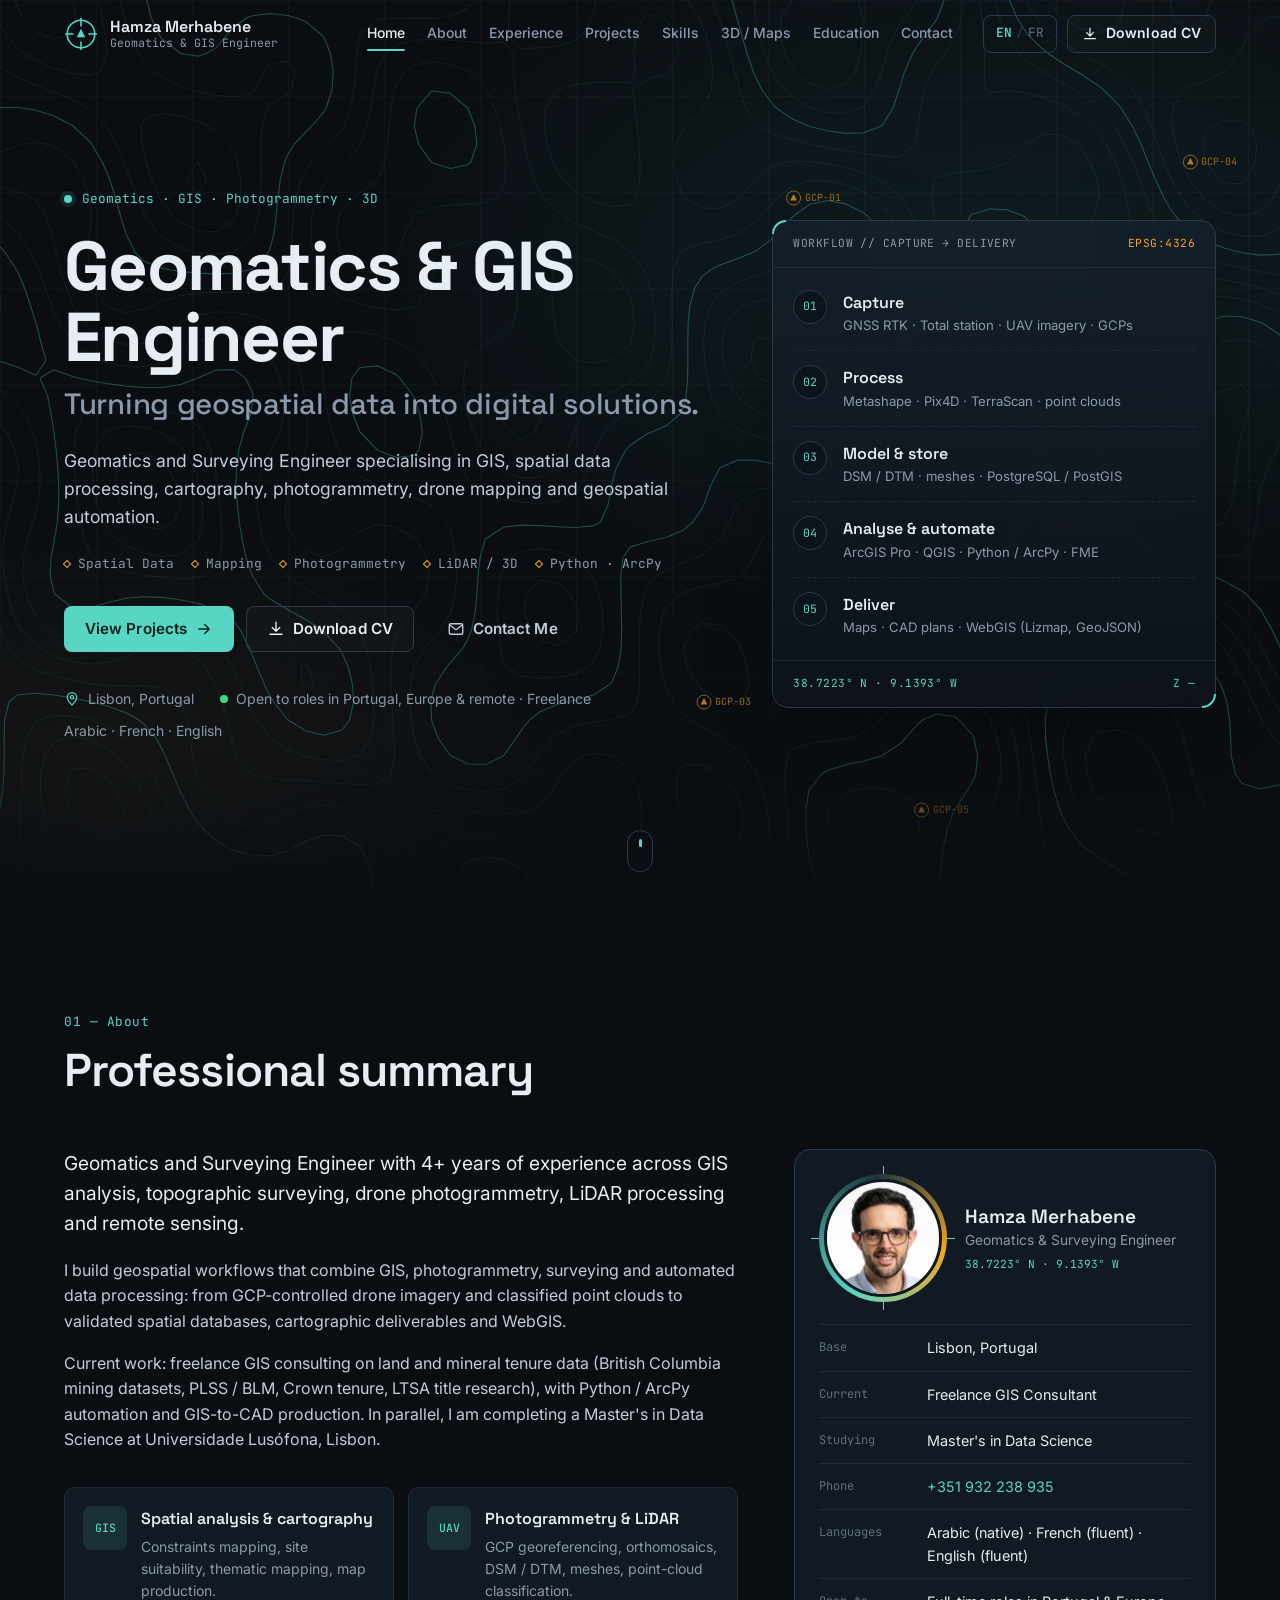
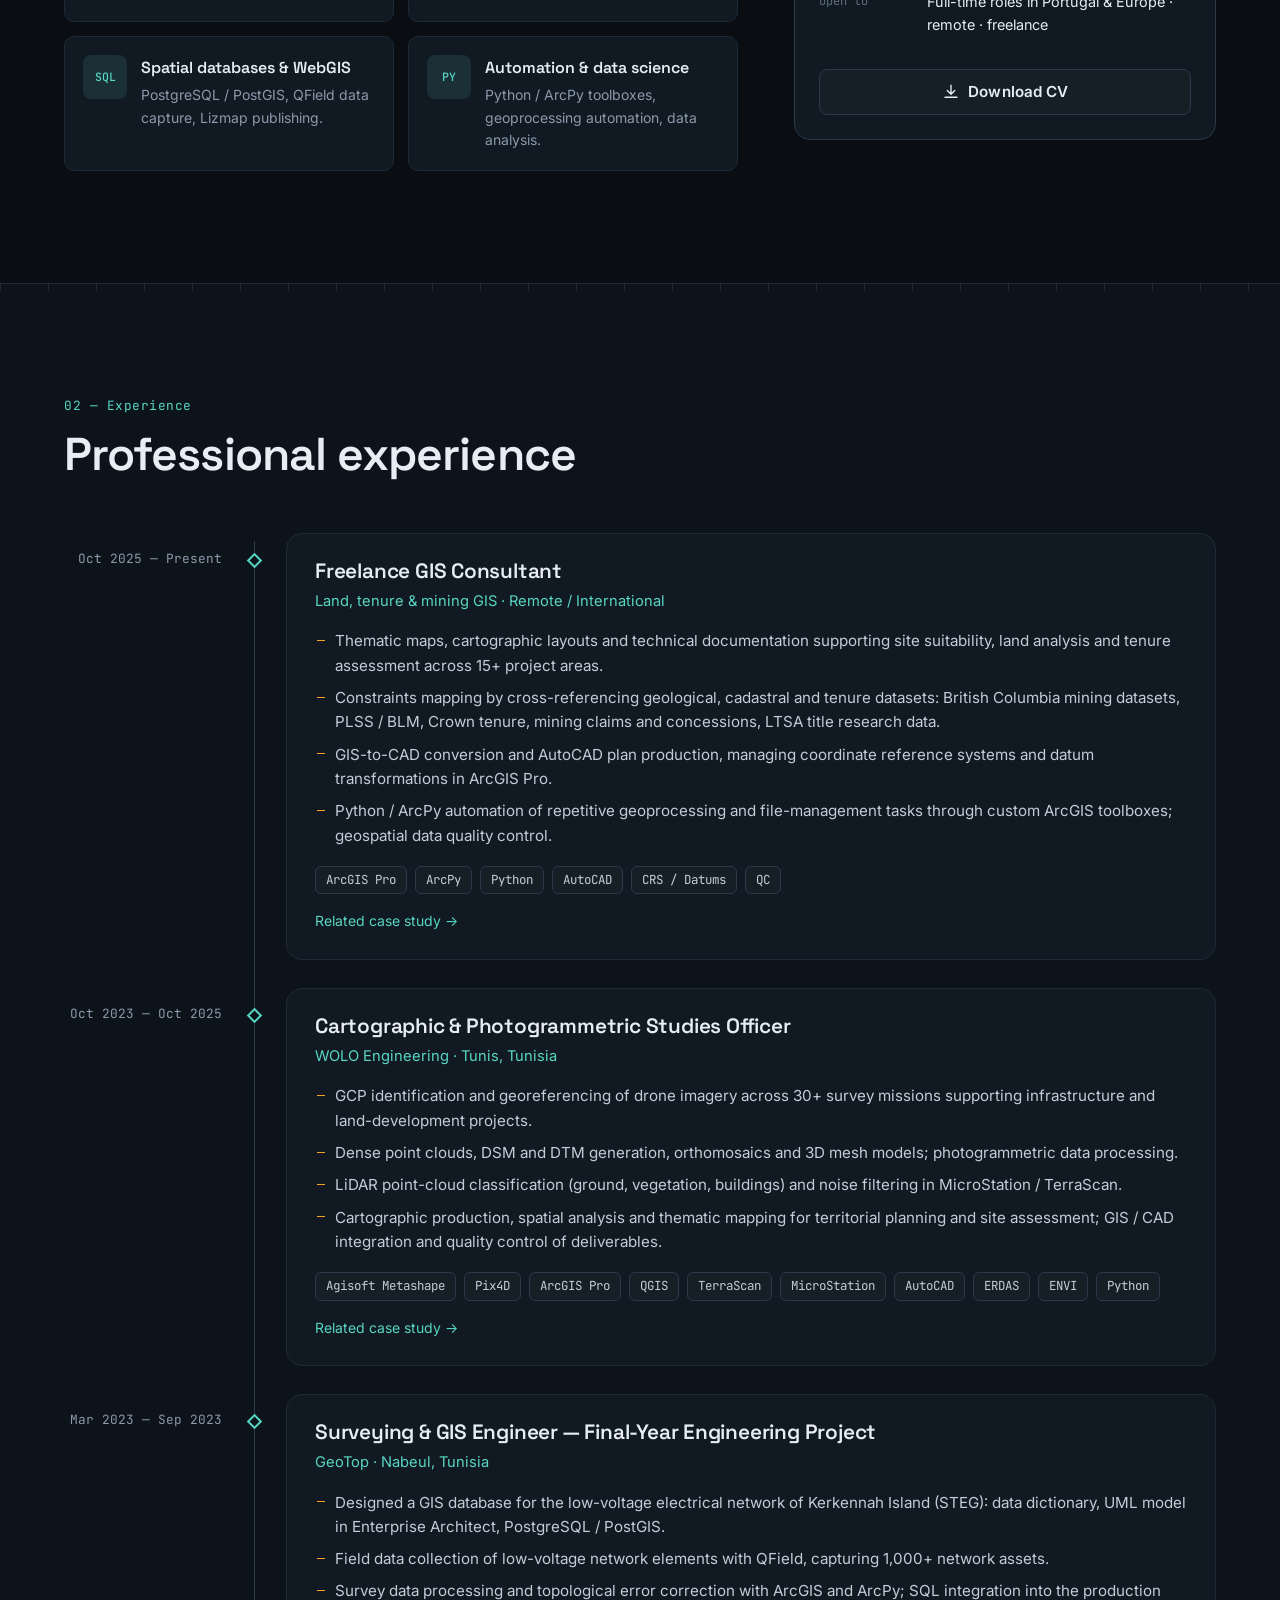
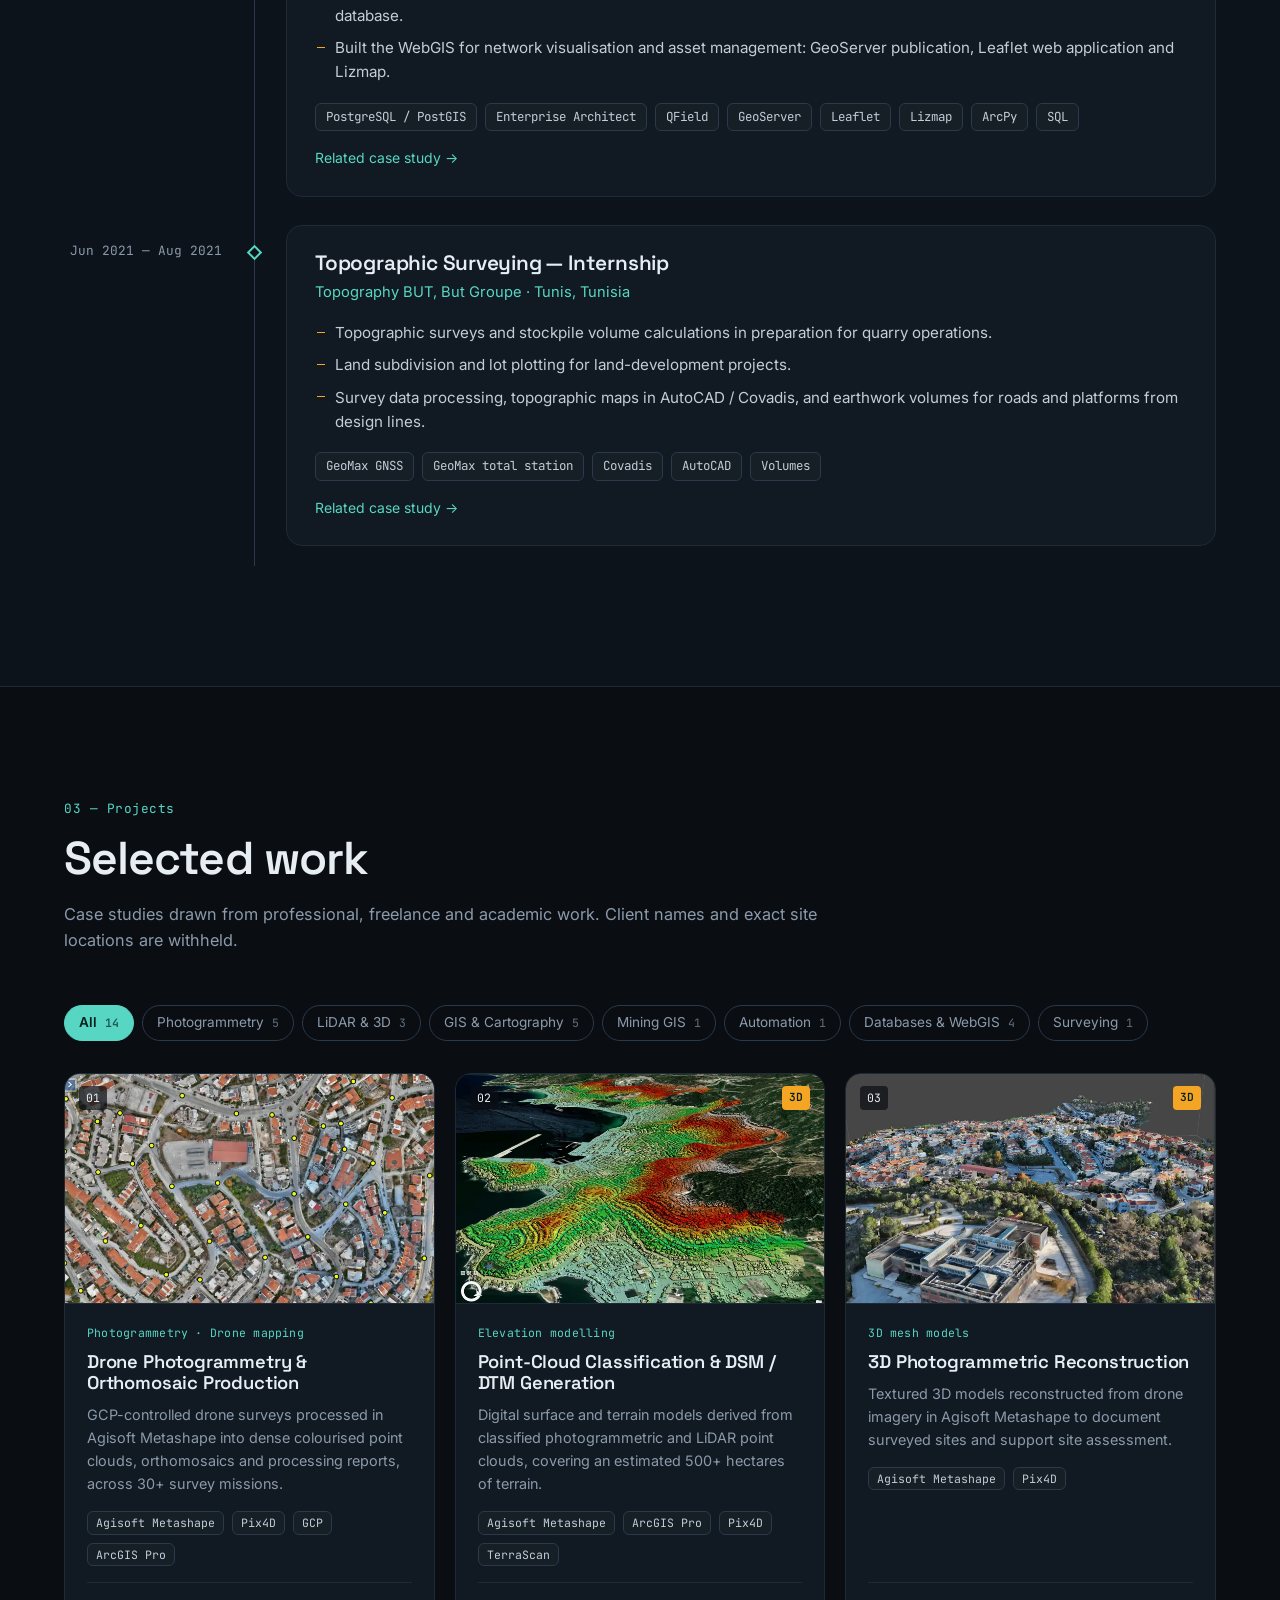
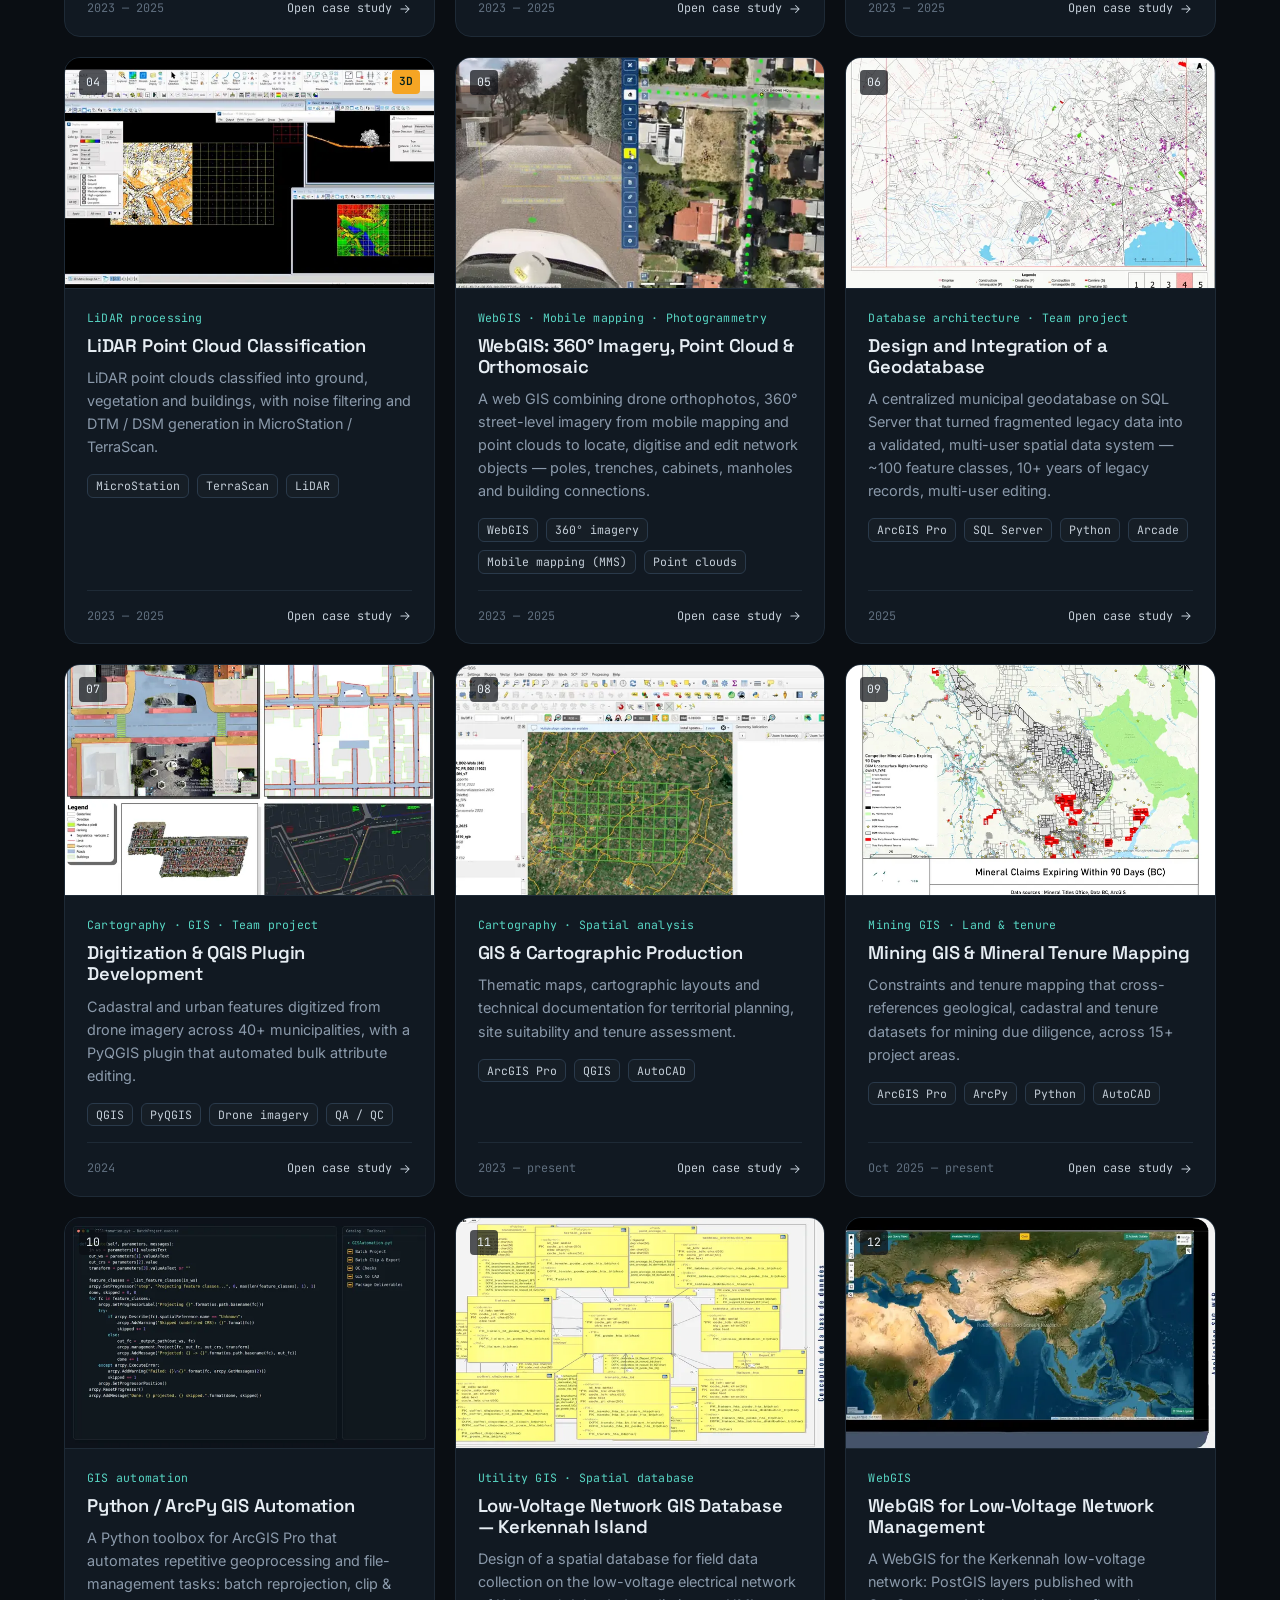
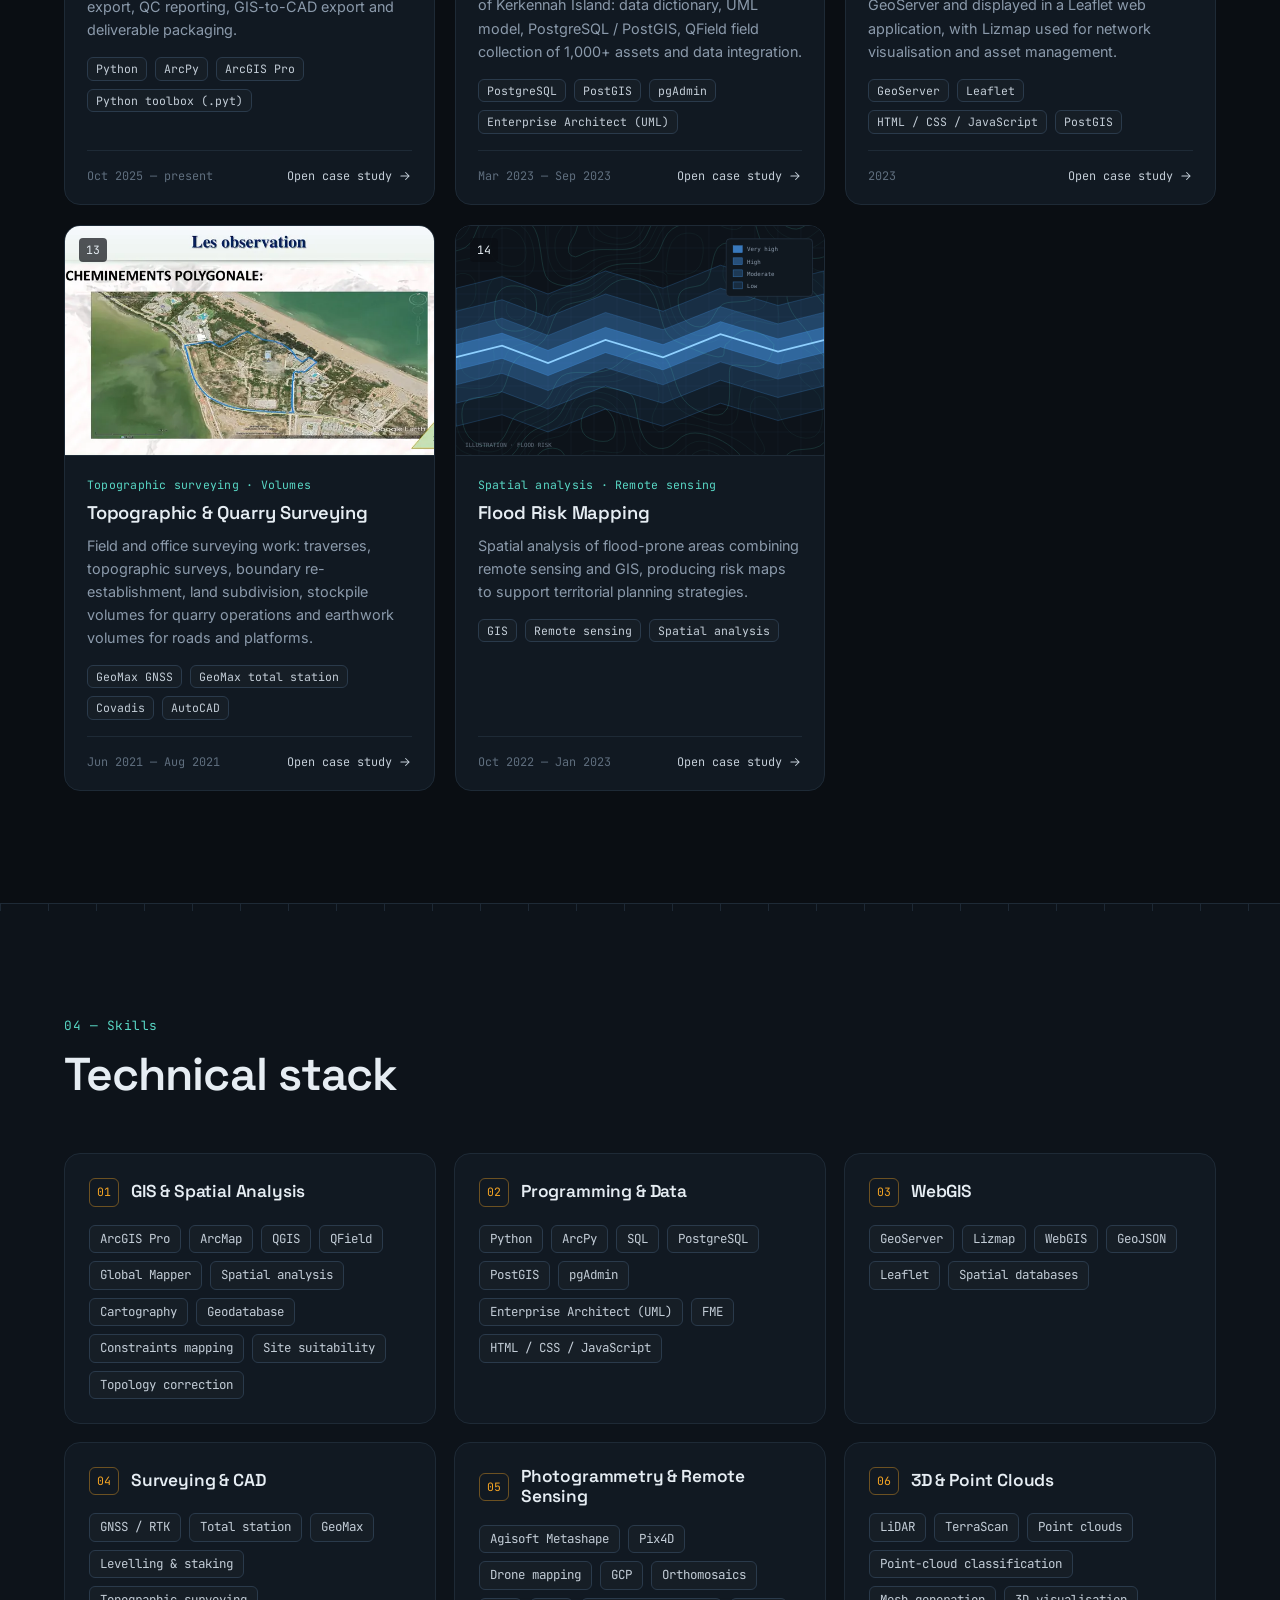
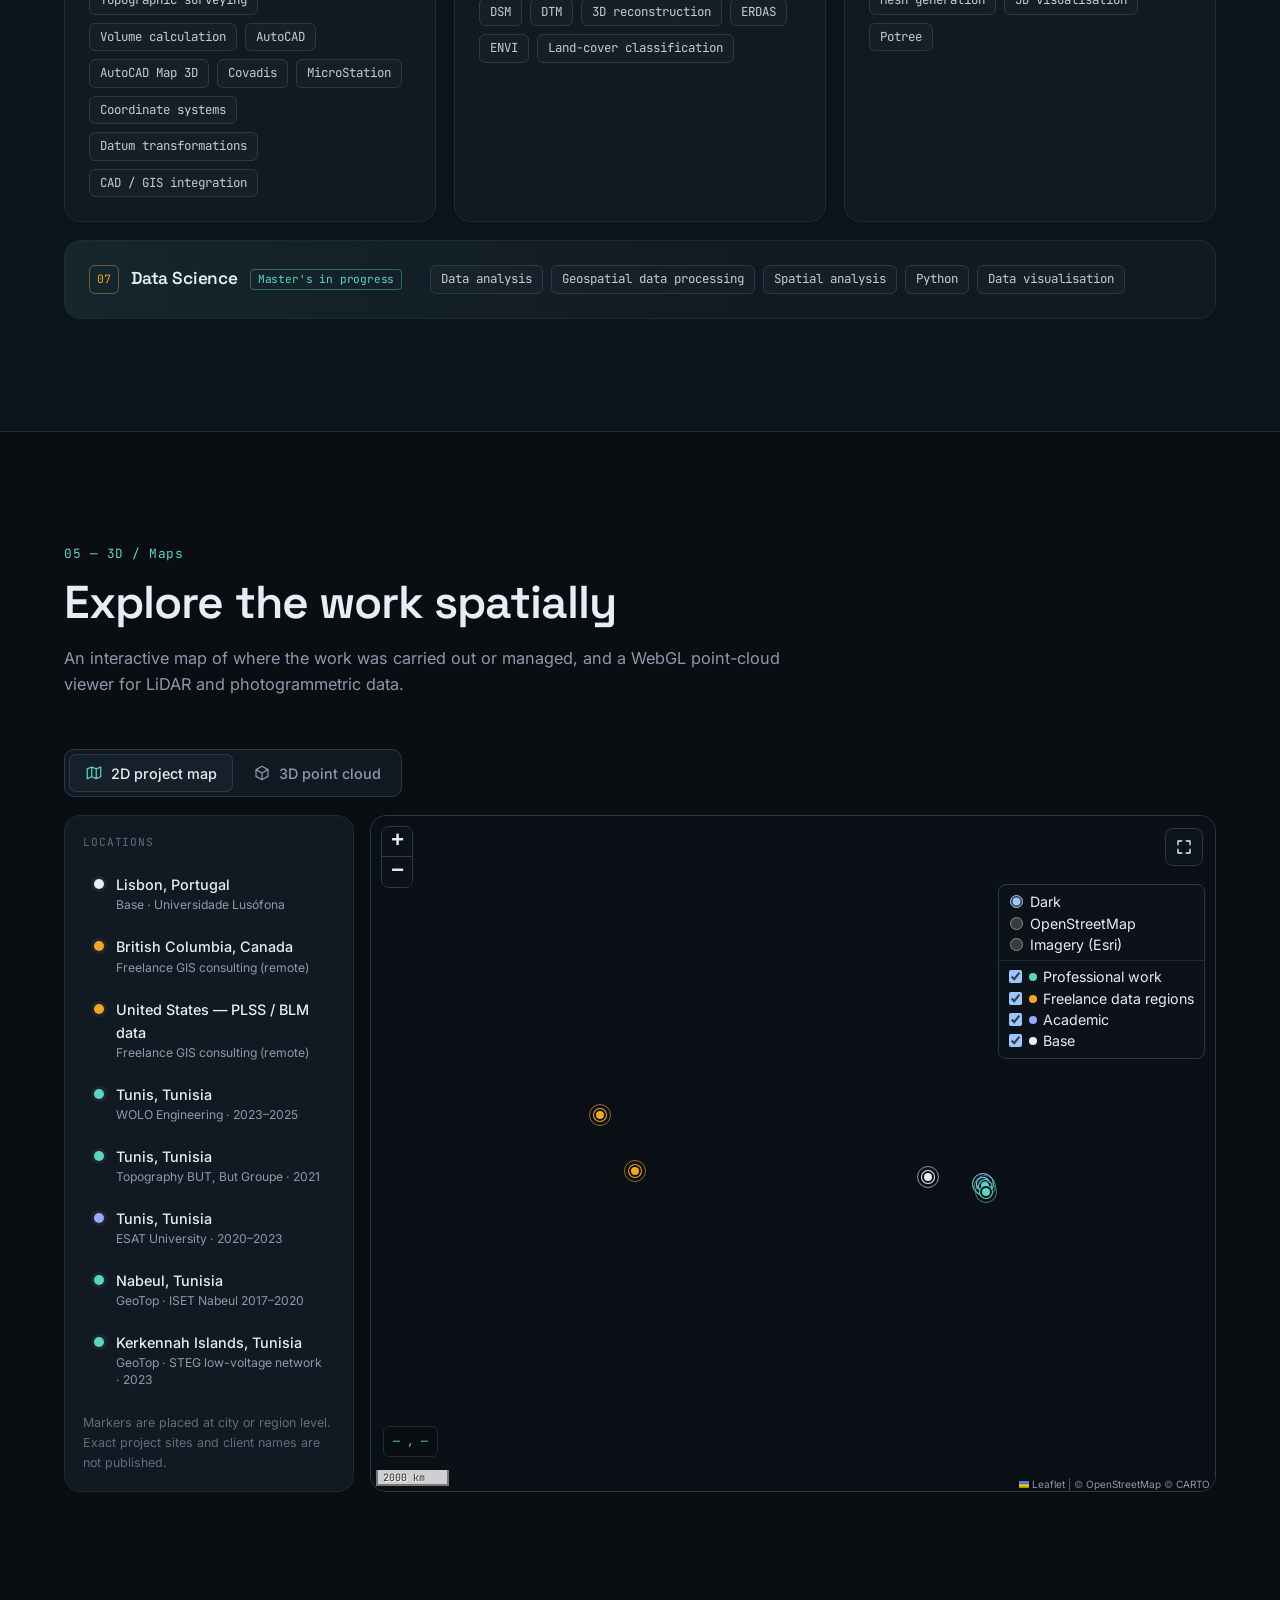
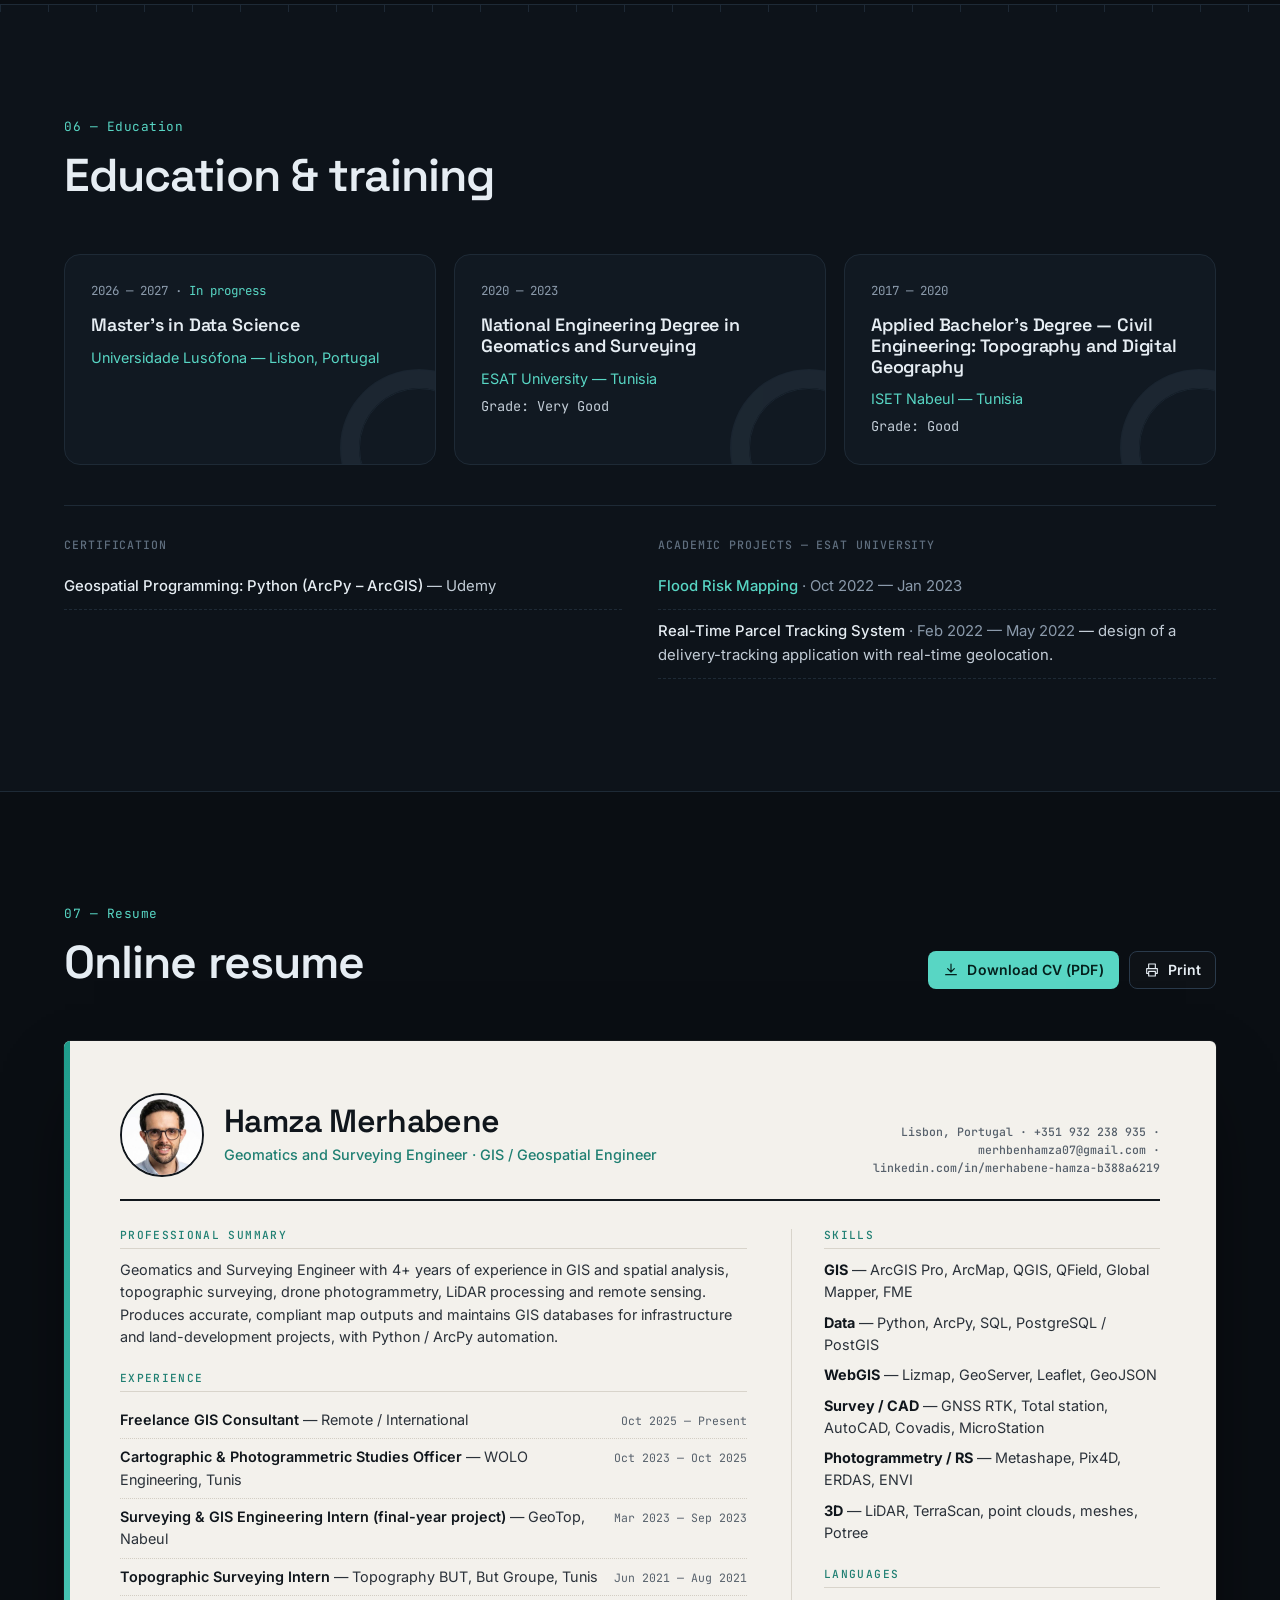
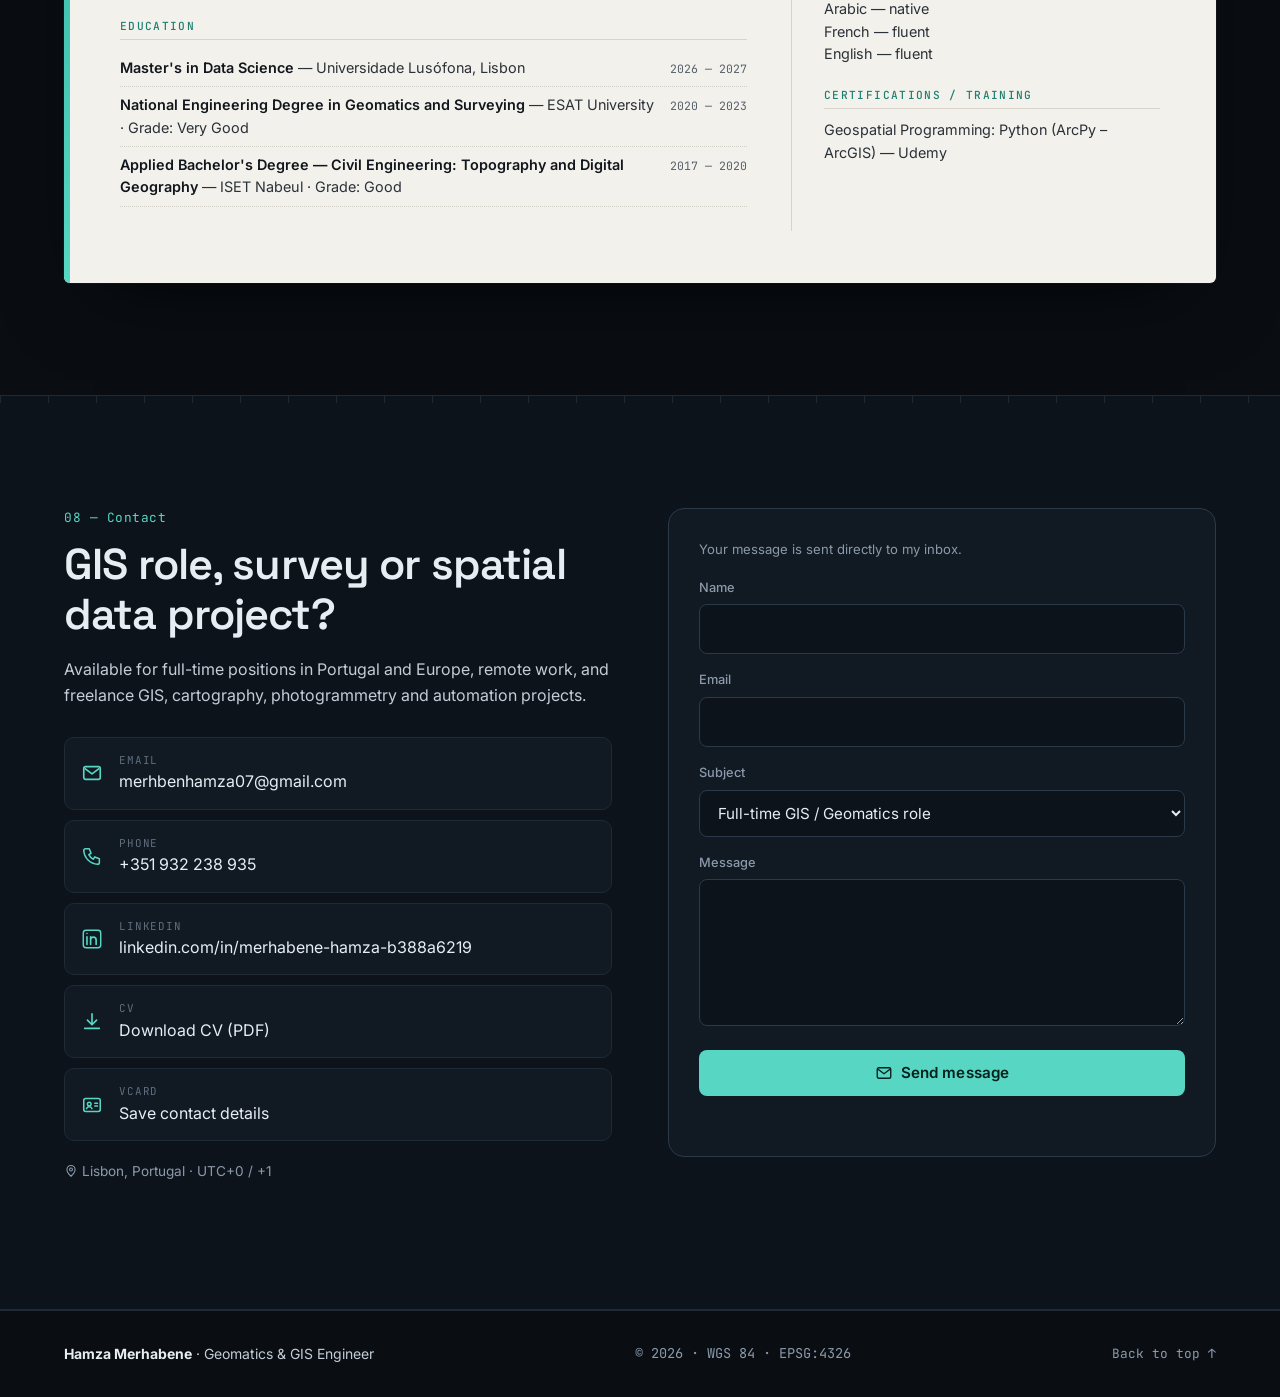
==== commit 5c9c67e1: "Add English and French CV versions Co-Authored-By: Claude Opus 5.5 <noreply@anthropic.com>" ====
--- a/index.html
+++ b/index.html
@@ -648,10 +648,10 @@
     <figure><img id="lightbox-img" alt=""><figcaption id="lightbox-cap"></figcaption></figure>
   </div>
 
-  <script src="js/config.js?v=2"></script>
-  <script src="js/i18n.js?v=8"></script>
+  <script src="js/config.js?v=3"></script>
+  <script src="js/i18n.js?v=9"></script>
   <script src="js/projects.js?v=9"></script>
-  <script src="js/main.js?v=2"></script>
+  <script src="js/main.js?v=3"></script>
   <script src="js/map.js?v=4" defer></script>
   <script src="js/viewer3d.js?v=1" defer></script>
 </body>
